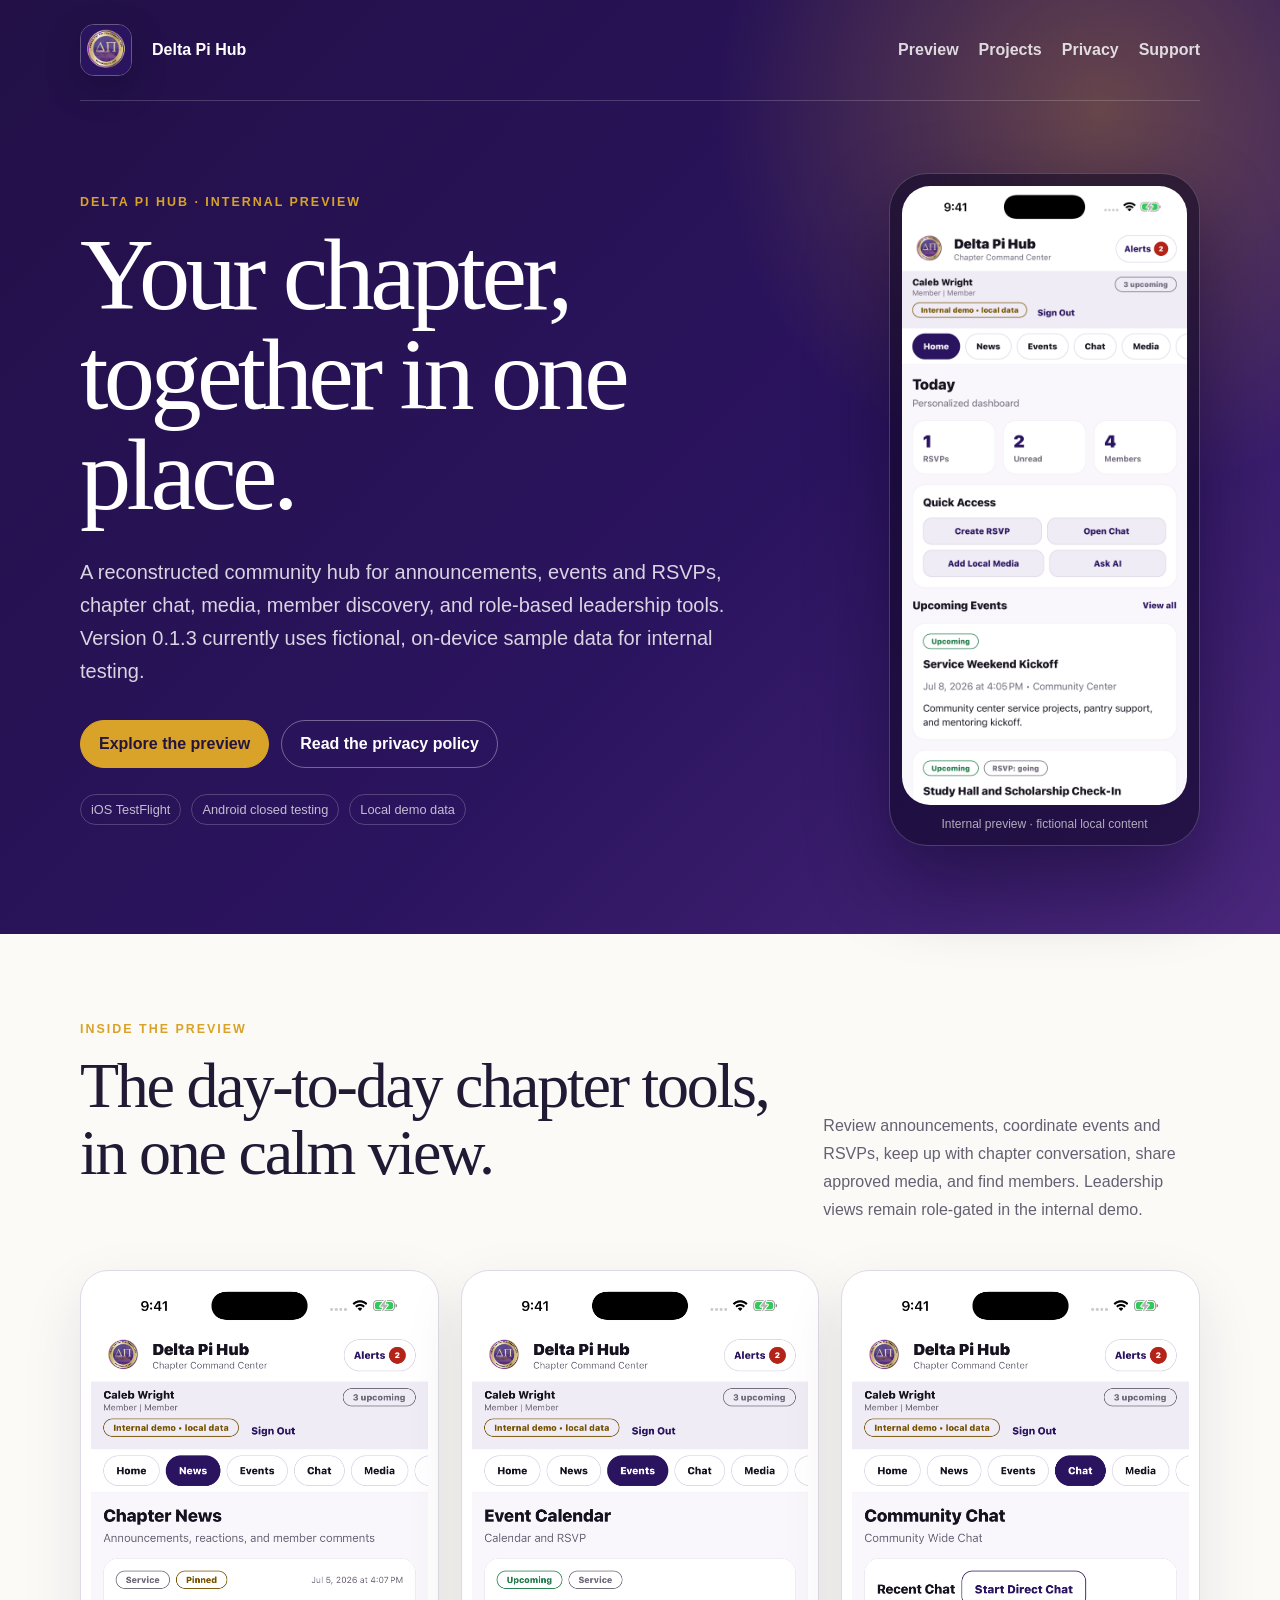
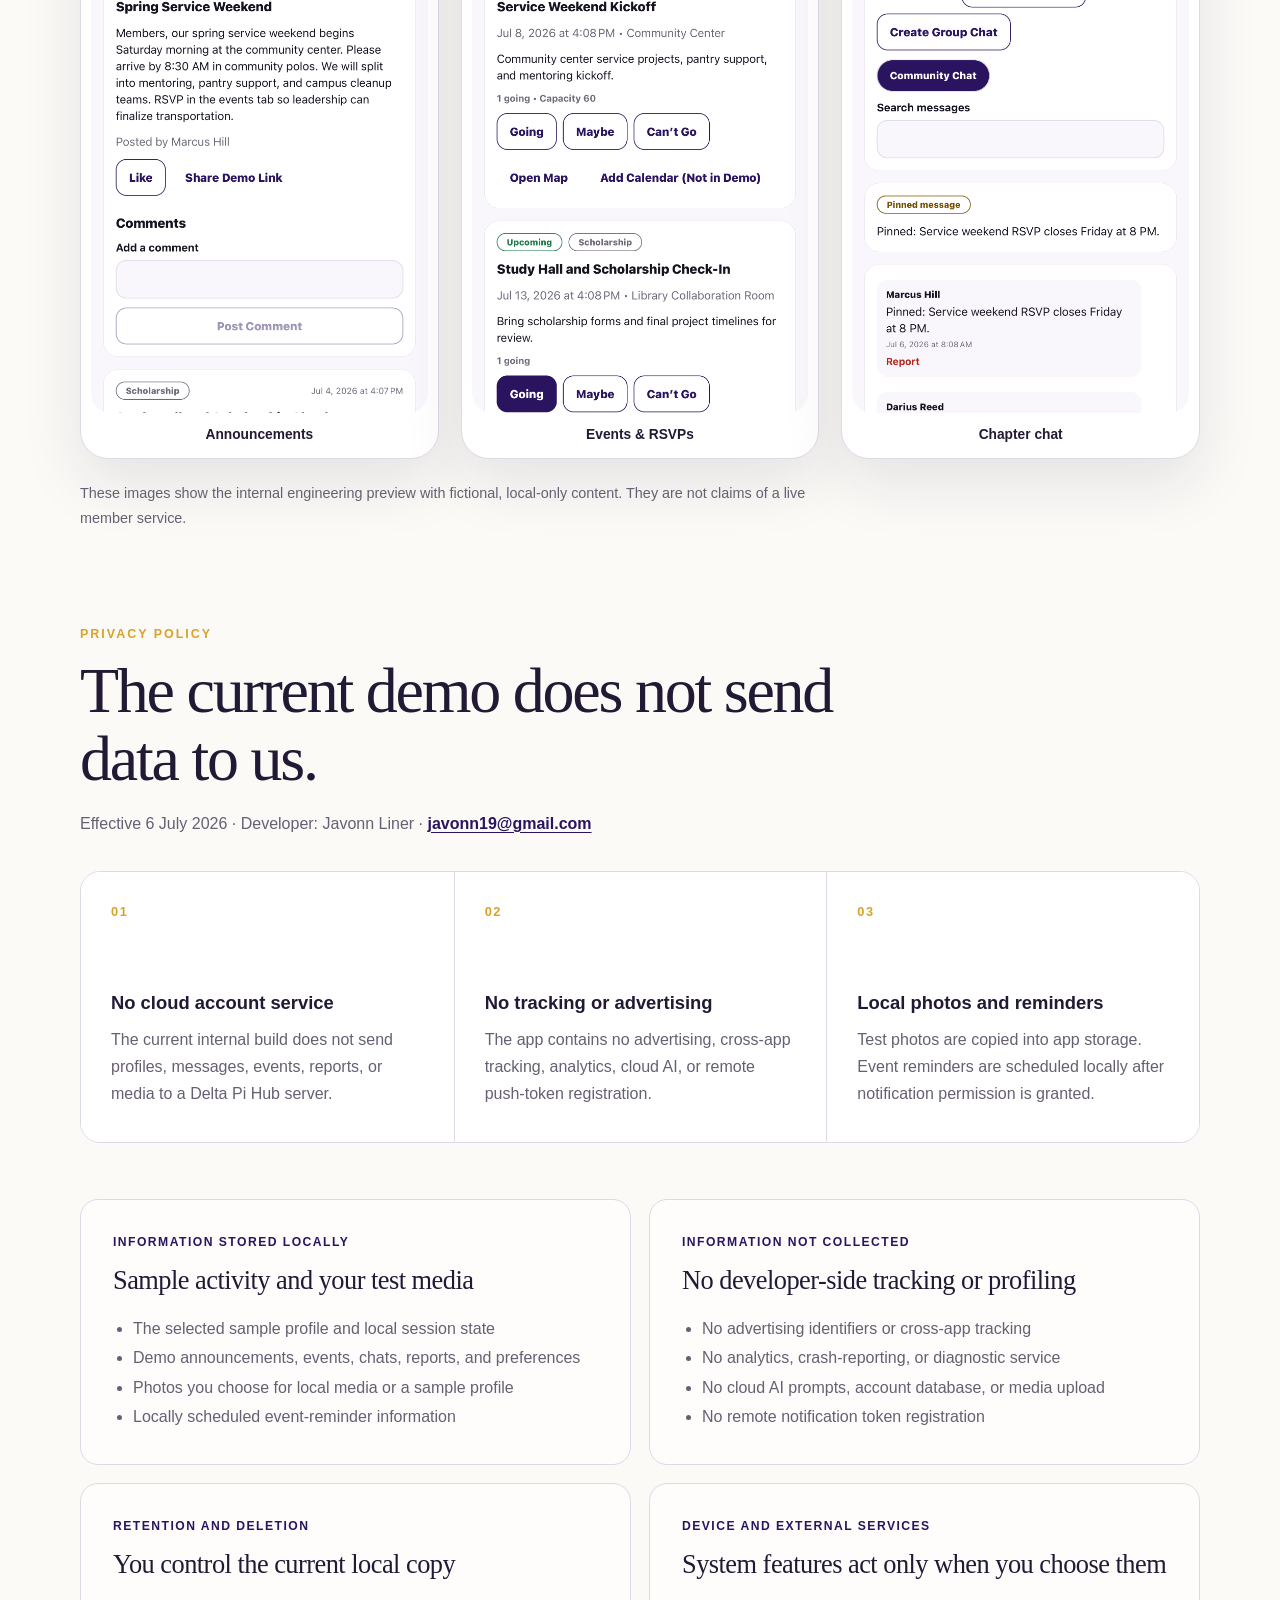
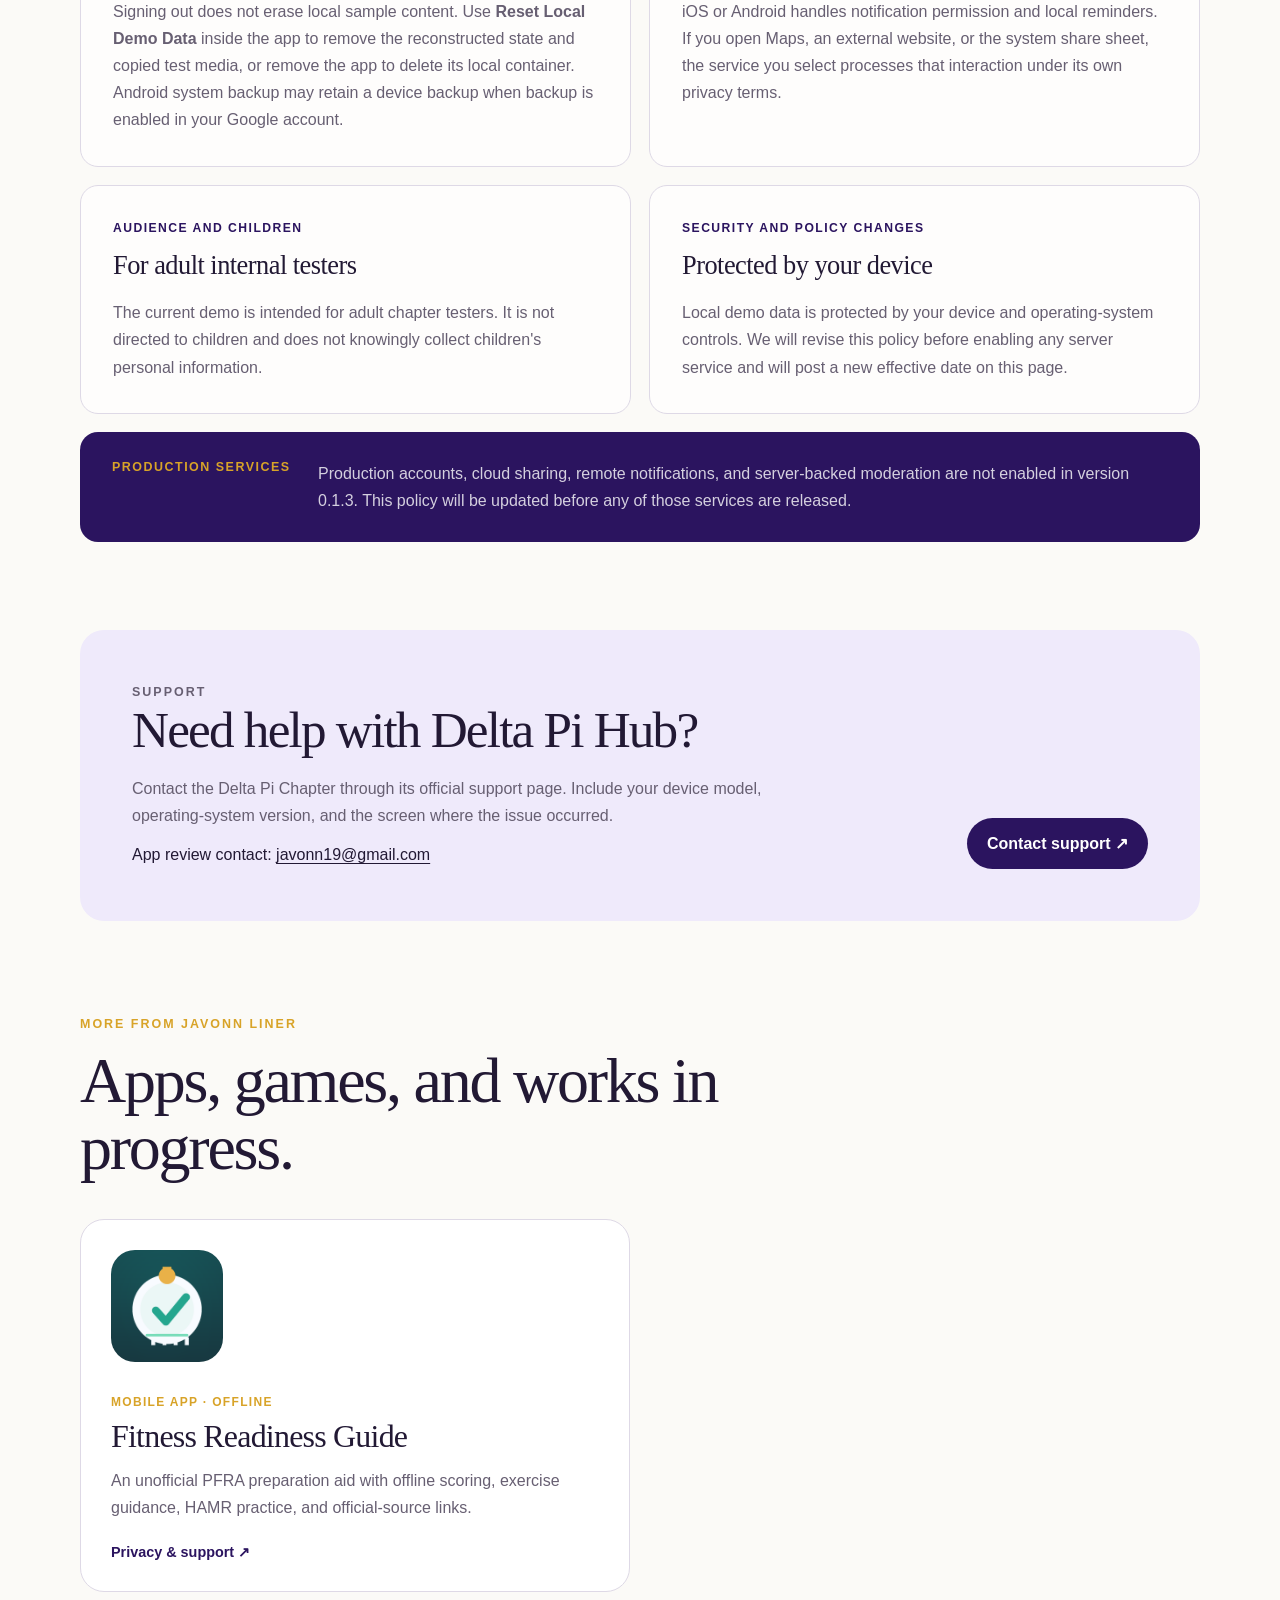
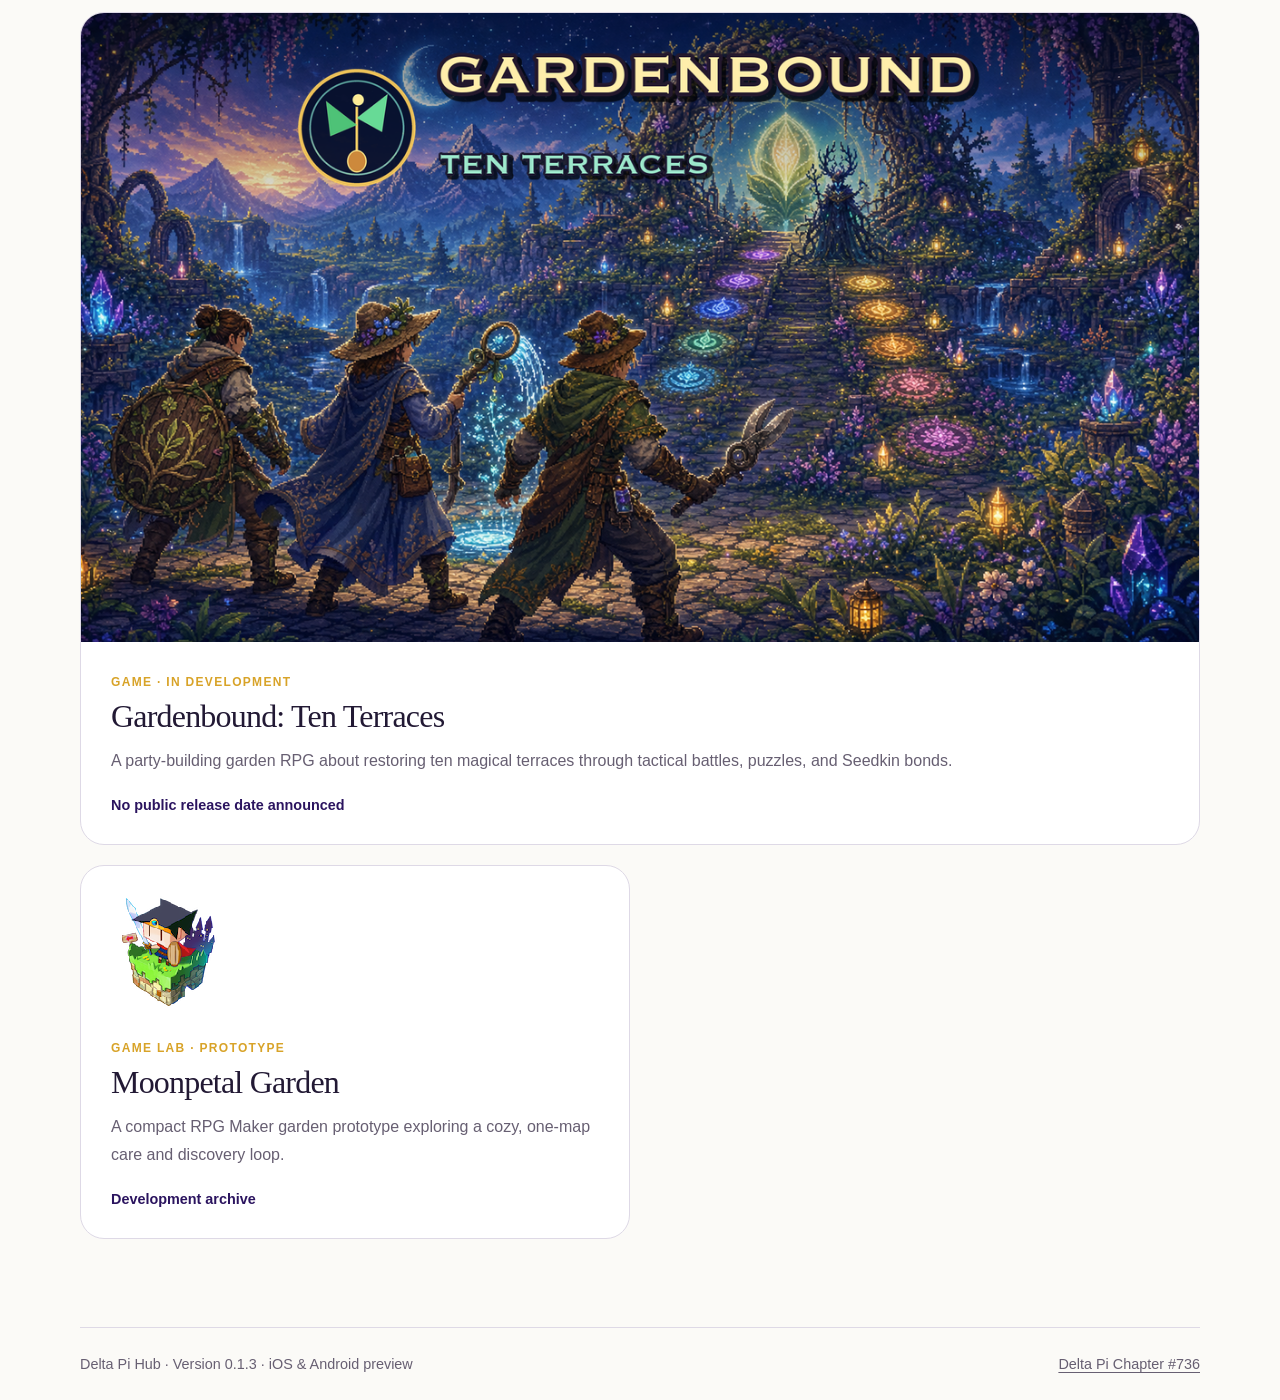
==== index.html @ 67499de2 "Add app preview, screenshots, and Android policy" ====
<!doctype html>
<html lang="en">
  <head>
    <meta charset="utf-8">
    <meta name="viewport" content="width=device-width, initial-scale=1">
    <meta name="theme-color" content="#2b145f">
    <meta
      name="description"
      content="Delta Pi Hub app information, internal preview screenshots, privacy policy, support, and related projects by Javonn Liner."
    >
    <title>Delta Pi Hub — App Preview, Privacy &amp; Support</title>
    <link rel="icon" href="favicon.png" type="image/png">
    <link rel="apple-touch-icon" href="apple-touch-icon.png">
    <link rel="stylesheet" href="styles.css">
  </head>
  <body>
    <a class="skip-link" href="#privacy">Skip to privacy policy</a>

    <main>
      <header class="hero">
        <nav class="nav-shell" aria-label="Page sections">
          <a class="brand" href="#top" aria-label="Delta Pi Hub home">
            <img class="brand-logo" src="assets/delta-pi/icon.png" width="52" height="52" alt="" aria-hidden="true">
            <span>Delta Pi Hub</span>
          </a>
          <div class="nav-links">
            <a href="#gallery">Preview</a>
            <a href="#projects">Projects</a>
            <a href="#privacy">Privacy</a>
            <a href="#support">Support</a>
          </div>
        </nav>

        <section class="hero-copy" id="top" aria-labelledby="page-title">
          <div class="hero-copy-grid">
            <div>
              <p class="eyebrow">Delta Pi Hub · Internal preview</p>
              <h1 id="page-title">Your chapter, together in one place.</h1>
              <p class="intro">
                A reconstructed community hub for announcements, events and
                RSVPs, chapter chat, media, member discovery, and role-based
                leadership tools. Version 0.1.3 currently uses fictional,
                on-device sample data for internal testing.
              </p>
              <div class="hero-actions">
                <a class="hero-primary" href="#gallery">Explore the preview</a>
                <a class="hero-secondary" href="#privacy">Read the privacy policy</a>
              </div>
              <div class="status-row" aria-label="Current app status">
                <span>iOS TestFlight</span>
                <span>Android closed testing</span>
                <span>Local demo data</span>
              </div>
            </div>
            <figure class="hero-device" id="gallery">
              <img src="assets/delta-pi/01-home.png" alt="Delta Pi Hub home dashboard showing fictional internal preview content">
              <figcaption>Internal preview · fictional local content</figcaption>
            </figure>
          </div>
        </section>
      </header>

      <div class="content-shell">
        <section class="product-story" aria-labelledby="story-title">
          <div class="section-heading-row">
            <div>
              <p class="section-label">Inside the preview</p>
              <h2 id="story-title">The day-to-day chapter tools, in one calm view.</h2>
            </div>
            <p class="section-summary">
              Review announcements, coordinate events and RSVPs, keep up with
              chapter conversation, share approved media, and find members.
              Leadership views remain role-gated in the internal demo.
            </p>
          </div>

          <div class="screenshot-gallery" aria-label="Delta Pi Hub internal preview screenshots">
            <figure>
              <img src="assets/delta-pi/02-news.png" alt="Delta Pi Hub announcements preview with fictional content">
              <figcaption>Announcements</figcaption>
            </figure>
            <figure>
              <img src="assets/delta-pi/03-events.png" alt="Delta Pi Hub event and RSVP preview with fictional content">
              <figcaption>Events &amp; RSVPs</figcaption>
            </figure>
            <figure>
              <img src="assets/delta-pi/04-chat.png" alt="Delta Pi Hub chapter chat preview with fictional content">
              <figcaption>Chapter chat</figcaption>
            </figure>
          </div>

          <p class="demo-disclosure">
            These images show the internal engineering preview with fictional,
            local-only content. They are not claims of a live member service.
          </p>
        </section>

        <section id="privacy" aria-labelledby="privacy-title" tabindex="-1">
          <p class="section-label">Privacy policy</p>
          <h2 id="privacy-title">The current demo does not send data to us.</h2>
          <p class="policy-effective">
            Effective 6 July 2026 · Developer: Javonn Liner ·
            <a href="mailto:javonn19@gmail.com">javonn19@gmail.com</a>
          </p>

          <div class="card-grid">
            <article class="info-card">
              <span class="card-number" aria-hidden="true">01</span>
              <h3>No cloud account service</h3>
              <p>
                The current internal build does not send profiles, messages,
                events, reports, or media to a Delta Pi Hub server.
              </p>
            </article>

            <article class="info-card">
              <span class="card-number" aria-hidden="true">02</span>
              <h3>No tracking or advertising</h3>
              <p>
                The app contains no advertising, cross-app tracking, analytics,
                cloud AI, or remote push-token registration.
              </p>
            </article>

            <article class="info-card">
              <span class="card-number" aria-hidden="true">03</span>
              <h3>Local photos and reminders</h3>
              <p>
                Test photos are copied into app storage. Event reminders are
                scheduled locally after notification permission is granted.
              </p>
            </article>
          </div>

          <div class="policy-details">
            <article>
              <p class="detail-kicker">Information stored locally</p>
              <h3>Sample activity and your test media</h3>
              <ul>
                <li>The selected sample profile and local session state</li>
                <li>Demo announcements, events, chats, reports, and preferences</li>
                <li>Photos you choose for local media or a sample profile</li>
                <li>Locally scheduled event-reminder information</li>
              </ul>
            </article>

            <article>
              <p class="detail-kicker">Information not collected</p>
              <h3>No developer-side tracking or profiling</h3>
              <ul>
                <li>No advertising identifiers or cross-app tracking</li>
                <li>No analytics, crash-reporting, or diagnostic service</li>
                <li>No cloud AI prompts, account database, or media upload</li>
                <li>No remote notification token registration</li>
              </ul>
            </article>

            <article>
              <p class="detail-kicker">Retention and deletion</p>
              <h3>You control the current local copy</h3>
              <p>
                Signing out does not erase local sample content. Use
                <strong>Reset Local Demo Data</strong> inside the app to remove
                the reconstructed state and copied test media, or remove the app
                to delete its local container. Android system backup may retain
                a device backup when backup is enabled in your Google account.
              </p>
            </article>

            <article>
              <p class="detail-kicker">Device and external services</p>
              <h3>System features act only when you choose them</h3>
              <p>
                iOS or Android handles notification permission and local
                reminders. If you open Maps, an external website, or the system
                share sheet, the service you select processes that interaction
                under its own privacy terms.
              </p>
            </article>

            <article>
              <p class="detail-kicker">Audience and children</p>
              <h3>For adult internal testers</h3>
              <p>
                The current demo is intended for adult chapter testers. It is
                not directed to children and does not knowingly collect
                children&apos;s personal information.
              </p>
            </article>

            <article>
              <p class="detail-kicker">Security and policy changes</p>
              <h3>Protected by your device</h3>
              <p>
                Local demo data is protected by your device and operating-system
                controls. We will revise this policy before enabling any server
                service and will post a new effective date on this page.
              </p>
            </article>
          </div>

          <aside class="future-notice" aria-label="Future service notice">
            <span>Production services</span>
            <p>
              Production accounts, cloud sharing, remote notifications, and
              server-backed moderation are not enabled in version 0.1.3. This
              policy will be updated before any of those services are released.
            </p>
          </aside>
        </section>

        <section class="support-panel" id="support" aria-labelledby="support-title" tabindex="-1">
          <div>
            <p class="section-label">Support</p>
            <h2 id="support-title">Need help with Delta Pi Hub?</h2>
            <p>
              Contact the Delta Pi Chapter through its official support page.
              Include your device model, operating-system version, and the
              screen where the issue occurred.
            </p>
            <p class="support-email">
              App review contact:
              <a href="mailto:javonn19@gmail.com">javonn19@gmail.com</a>
            </p>
          </div>
          <a class="primary-link" href="https://deltapi736.org/contact-us">
            Contact support <span aria-hidden="true">↗</span>
          </a>
        </section>

        <section class="projects-section" id="projects" aria-labelledby="projects-title">
          <p class="section-label">More from Javonn Liner</p>
          <h2 id="projects-title">Apps, games, and works in progress.</h2>
          <div class="project-grid">
            <article class="project-card fitness-card">
              <img class="project-icon" src="assets/fitness/icon.png" alt="Fitness Readiness Guide app icon">
              <div>
                <span class="project-status">Mobile app · Offline</span>
                <h3>Fitness Readiness Guide</h3>
                <p>
                  An unofficial PFRA preparation aid with offline scoring,
                  exercise guidance, HAMR practice, and official-source links.
                </p>
                <a href="https://javonn13.github.io/fitness-readiness-guide-privacy/">
                  Privacy &amp; support <span aria-hidden="true">↗</span>
                </a>
              </div>
            </article>

            <article class="project-card gardenbound-card">
              <img class="project-wide-image" src="assets/gardenbound/capsule.png" alt="Gardenbound: Ten Terraces key art">
              <div>
                <span class="project-status">Game · In development</span>
                <h3>Gardenbound: Ten Terraces</h3>
                <p>
                  A party-building garden RPG about restoring ten magical
                  terraces through tactical battles, puzzles, and Seedkin bonds.
                </p>
                <span class="quiet-link">No public release date announced</span>
              </div>
            </article>

            <article class="project-card moonpetal-card">
              <img class="project-icon pixel-icon" src="assets/moonpetal/icon.png" alt="Moonpetal Garden prototype icon">
              <div>
                <span class="project-status">Game lab · Prototype</span>
                <h3>Moonpetal Garden</h3>
                <p>
                  A compact RPG Maker garden prototype exploring a cozy,
                  one-map care and discovery loop.
                </p>
                <span class="quiet-link">Development archive</span>
              </div>
            </article>
          </div>
        </section>
      </div>
    </main>

    <footer>
      <span>Delta Pi Hub · Version 0.1.3 · iOS &amp; Android preview</span>
      <a href="https://deltapi736.org/">Delta Pi Chapter #736</a>
    </footer>
  </body>
</html>
---- styles.css ----
:root {
  --ink: #221934;
  --muted: #675f72;
  --paper: #fbfaf7;
  --purple: #2b145f;
  --purple-soft: #efeafb;
  --gold: #d8a328;
  --line: #ded9e6;
}

* {
  box-sizing: border-box;
}

html {
  scroll-behavior: smooth;
}

body {
  margin: 0;
  background: var(--paper);
  color: var(--ink);
  font-family: Inter, ui-sans-serif, -apple-system, BlinkMacSystemFont, "Segoe UI", sans-serif;
}

a {
  color: inherit;
  text-decoration: none;
}

a:focus-visible,
[tabindex="-1"]:focus-visible {
  outline: 3px solid var(--gold);
  outline-offset: 4px;
}

.skip-link {
  position: fixed;
  z-index: 10;
  top: 12px;
  left: 12px;
  padding: 12px 16px;
  border-radius: 8px;
  background: white;
  color: var(--purple);
  font-weight: 800;
  transform: translateY(-150%);
}

.skip-link:focus {
  transform: translateY(0);
}

.hero {
  min-height: 35rem;
  color: white;
  background:
    radial-gradient(circle at 86% 12%, rgba(216, 163, 40, 0.35), transparent 24rem),
    linear-gradient(135deg, #221047 0%, var(--purple) 58%, #4a277c 100%);
}

.nav-shell,
.hero-copy,
.content-shell,
footer {
  width: min(1120px, calc(100% - 40px));
  margin-inline: auto;
}

.nav-shell {
  display: flex;
  align-items: center;
  justify-content: space-between;
  padding-block: 24px;
  border-bottom: 1px solid rgba(255, 255, 255, 0.18);
}

.brand,
.nav-links {
  display: flex;
  align-items: center;
  gap: 20px;
  font-weight: 700;
}

.brand-logo {
  width: 52px;
  height: 52px;
  border: 1px solid rgba(255, 255, 255, 0.3);
  border-radius: 14px;
  box-shadow: 0 12px 34px rgba(11, 4, 28, 0.3);
}

.nav-links a {
  color: rgba(255, 255, 255, 0.82);
}

.hero-copy {
  padding: 72px 0 88px;
}

.hero-copy-grid {
  display: grid;
  grid-template-columns: minmax(0, 1.25fr) minmax(280px, 0.55fr);
  gap: clamp(48px, 8vw, 104px);
  align-items: center;
}

.eyebrow,
.section-label {
  margin: 0 0 16px;
  color: var(--gold);
  font-size: 0.78rem;
  font-weight: 800;
  letter-spacing: 0.16em;
  text-transform: uppercase;
}

h1 {
  max-width: 820px;
  margin: 0;
  font-family: Georgia, "Times New Roman", serif;
  font-size: clamp(3.25rem, 8vw, 6.5rem);
  font-weight: 500;
  letter-spacing: -0.045em;
  line-height: 0.98;
}

.intro {
  max-width: 680px;
  margin: 30px 0 0;
  color: rgba(255, 255, 255, 0.82);
  font-size: 1.25rem;
  line-height: 1.65;
}

.updated {
  margin-top: 26px;
  color: rgba(255, 255, 255, 0.58);
  font-size: 0.92rem;
}

.hero-actions {
  display: flex;
  flex-wrap: wrap;
  gap: 12px;
  margin-top: 32px;
}

.hero-primary,
.hero-secondary {
  padding: 14px 18px;
  border: 1px solid rgba(255, 255, 255, 0.35);
  border-radius: 999px;
  font-weight: 800;
}

.hero-primary {
  border-color: var(--gold);
  background: var(--gold);
  color: #24143f;
}

.hero-secondary {
  color: white;
}

.status-row {
  display: flex;
  flex-wrap: wrap;
  gap: 10px;
  margin-top: 26px;
}

.status-row span {
  padding: 7px 10px;
  border: 1px solid rgba(255, 255, 255, 0.2);
  border-radius: 999px;
  color: rgba(255, 255, 255, 0.72);
  font-size: 0.8rem;
}

.hero-device {
  width: min(100%, 330px);
  margin: 0 auto;
  padding: 12px;
  border: 1px solid rgba(255, 255, 255, 0.2);
  border-radius: 38px;
  background: rgba(12, 5, 31, 0.55);
  box-shadow: 0 34px 80px rgba(13, 4, 36, 0.48);
}

.hero-device img {
  display: block;
  width: 100%;
  height: auto;
  border-radius: 28px;
}

.hero-device figcaption {
  padding: 12px 6px 2px;
  color: rgba(255, 255, 255, 0.65);
  font-size: 0.75rem;
  text-align: center;
}

.content-shell {
  padding-block: 88px;
}

.product-story {
  padding-bottom: 96px;
}

.section-heading-row {
  display: grid;
  grid-template-columns: minmax(0, 1.2fr) minmax(280px, 0.65fr);
  gap: 48px;
  align-items: end;
}

.section-summary,
.demo-disclosure {
  margin: 0;
  color: var(--muted);
  line-height: 1.75;
}

.screenshot-gallery {
  display: grid;
  grid-template-columns: repeat(3, minmax(0, 1fr));
  gap: 22px;
  margin-top: 46px;
}

.screenshot-gallery figure {
  margin: 0;
  padding: 10px 10px 14px;
  border: 1px solid var(--line);
  border-radius: 28px;
  background: white;
  box-shadow: 0 24px 60px rgba(34, 25, 52, 0.1);
}

.screenshot-gallery img {
  display: block;
  width: 100%;
  height: auto;
  border-radius: 20px;
}

.screenshot-gallery figcaption {
  padding: 14px 8px 2px;
  color: var(--ink);
  font-size: 0.86rem;
  font-weight: 800;
  text-align: center;
}

.demo-disclosure {
  max-width: 760px;
  margin-top: 22px;
  font-size: 0.9rem;
}

.content-shell h2 {
  max-width: 760px;
  margin: 0 0 38px;
  font-family: Georgia, "Times New Roman", serif;
  font-size: clamp(2.2rem, 5vw, 4rem);
  font-weight: 500;
  letter-spacing: -0.035em;
  line-height: 1.05;
}

.policy-effective {
  margin: -20px 0 34px;
  color: var(--muted);
  line-height: 1.7;
}

.policy-effective a {
  color: var(--purple);
  font-weight: 800;
  text-decoration: underline;
  text-underline-offset: 3px;
}

.card-grid {
  display: grid;
  grid-template-columns: repeat(3, 1fr);
  border: 1px solid var(--line);
  border-radius: 20px;
  overflow: hidden;
}

.info-card {
  min-height: 270px;
  padding: 30px;
  background: white;
}

.info-card + .info-card {
  border-left: 1px solid var(--line);
}

.card-number {
  color: var(--gold);
  font-size: 0.8rem;
  font-weight: 800;
  letter-spacing: 0.12em;
}

.info-card h3 {
  margin: 72px 0 12px;
  font-size: 1.15rem;
}

.info-card p,
.support-panel p,
.policy-details p {
  margin: 0;
  color: var(--muted);
  line-height: 1.7;
}

.policy-details {
  display: grid;
  grid-template-columns: repeat(2, 1fr);
  gap: 18px;
  margin-top: 56px;
}

.policy-details article {
  padding: 32px;
  border: 1px solid var(--line);
  border-radius: 18px;
  background: rgba(255, 255, 255, 0.7);
}

.policy-details h3 {
  margin: 0 0 18px;
  font-family: Georgia, "Times New Roman", serif;
  font-size: 1.65rem;
  font-weight: 500;
  letter-spacing: -0.02em;
}

.detail-kicker {
  margin-bottom: 12px !important;
  color: var(--purple) !important;
  font-size: 0.76rem;
  font-weight: 800;
  letter-spacing: 0.12em;
  text-transform: uppercase;
}

.policy-details ul {
  margin: 0;
  padding-left: 20px;
  color: var(--muted);
  line-height: 1.85;
}

.future-notice {
  display: grid;
  grid-template-columns: 180px 1fr;
  gap: 26px;
  margin-top: 18px;
  padding: 28px 32px;
  border-radius: 18px;
  background: var(--purple);
  color: white;
}

.future-notice span {
  color: var(--gold);
  font-size: 0.78rem;
  font-weight: 800;
  letter-spacing: 0.12em;
  text-transform: uppercase;
}

.future-notice p {
  margin: 0;
  color: rgba(255, 255, 255, 0.8);
  line-height: 1.7;
}

.support-panel {
  display: flex;
  align-items: end;
  justify-content: space-between;
  gap: 40px;
  margin-top: 88px;
  padding: 52px;
  border-radius: 24px;
  background: var(--purple-soft);
}

.support-panel h2 {
  margin-bottom: 18px;
  font-size: clamp(2rem, 4vw, 3.4rem);
}

.support-panel p {
  max-width: 650px;
}

.support-panel .support-email {
  margin-top: 12px;
  color: var(--ink);
}

.support-email a,
footer a {
  text-decoration: underline;
  text-underline-offset: 3px;
}

.primary-link {
  flex: 0 0 auto;
  padding: 16px 20px;
  border-radius: 999px;
  background: var(--purple);
  color: white;
  font-weight: 800;
  text-decoration: none;
}

.projects-section {
  padding-top: 96px;
}

.project-grid {
  display: grid;
  grid-template-columns: repeat(2, minmax(0, 1fr));
  gap: 20px;
}

.project-card {
  overflow: hidden;
  border: 1px solid var(--line);
  border-radius: 24px;
  background: white;
}

.project-card > div {
  padding: 30px;
}

.project-card h3 {
  margin: 8px 0 12px;
  font-family: Georgia, "Times New Roman", serif;
  font-size: 2rem;
  font-weight: 500;
  letter-spacing: -0.025em;
}

.project-card p {
  margin: 0 0 22px;
  color: var(--muted);
  line-height: 1.7;
}

.project-card a,
.quiet-link {
  color: var(--purple);
  font-size: 0.9rem;
  font-weight: 800;
}

.project-status {
  color: var(--gold);
  font-size: 0.75rem;
  font-weight: 900;
  letter-spacing: 0.11em;
  text-transform: uppercase;
}

.project-icon {
  display: block;
  width: 112px;
  height: 112px;
  margin: 30px 30px 0;
  border-radius: 24px;
  object-fit: cover;
}

.project-wide-image {
  display: block;
  width: 100%;
  aspect-ratio: 16 / 9;
  object-fit: cover;
}

.gardenbound-card {
  grid-column: span 2;
}

.pixel-icon {
  image-rendering: pixelated;
}

footer {
  display: flex;
  justify-content: space-between;
  gap: 24px;
  padding-block: 28px;
  border-top: 1px solid var(--line);
  color: var(--muted);
  font-size: 0.9rem;
}

@media (max-width: 760px) {
  .hero {
    min-height: auto;
  }

  .nav-links {
    width: 100%;
    gap: 12px;
    font-size: 0.9rem;
    justify-content: space-between;
    overflow-x: auto;
  }

  .nav-shell {
    flex-wrap: wrap;
    gap: 18px;
  }

  .hero-copy {
    padding-block: 76px;
  }

  .hero-copy-grid {
    grid-template-columns: 1fr;
  }

  .hero-device {
    width: min(100%, 300px);
  }

  .section-heading-row,
  .screenshot-gallery,
  .project-grid {
    grid-template-columns: 1fr;
  }

  .gardenbound-card {
    grid-column: auto;
  }

  .card-grid {
    grid-template-columns: 1fr;
  }

  .info-card + .info-card {
    border-top: 1px solid var(--line);
    border-left: 0;
  }

  .info-card {
    min-height: auto;
  }

  .info-card h3 {
    margin-top: 38px;
  }

  .support-panel {
    align-items: stretch;
    flex-direction: column;
    padding: 32px;
  }

  .policy-details {
    grid-template-columns: 1fr;
  }

  .future-notice {
    grid-template-columns: 1fr;
  }

  .primary-link {
    text-align: center;
  }

  footer {
    flex-direction: column;
  }
}

@media (prefers-reduced-motion: reduce) {
  html {
    scroll-behavior: auto;
  }

  .skip-link {
    transition: none;
  }
}

@media print {
  .hero {
    min-height: auto;
    background: white;
    color: var(--ink);
  }

  .nav-links,
  .primary-link {
    display: none;
  }

  .intro,
  .updated {
    color: var(--muted);
  }

  .content-shell {
    padding-block: 32px;
  }
}
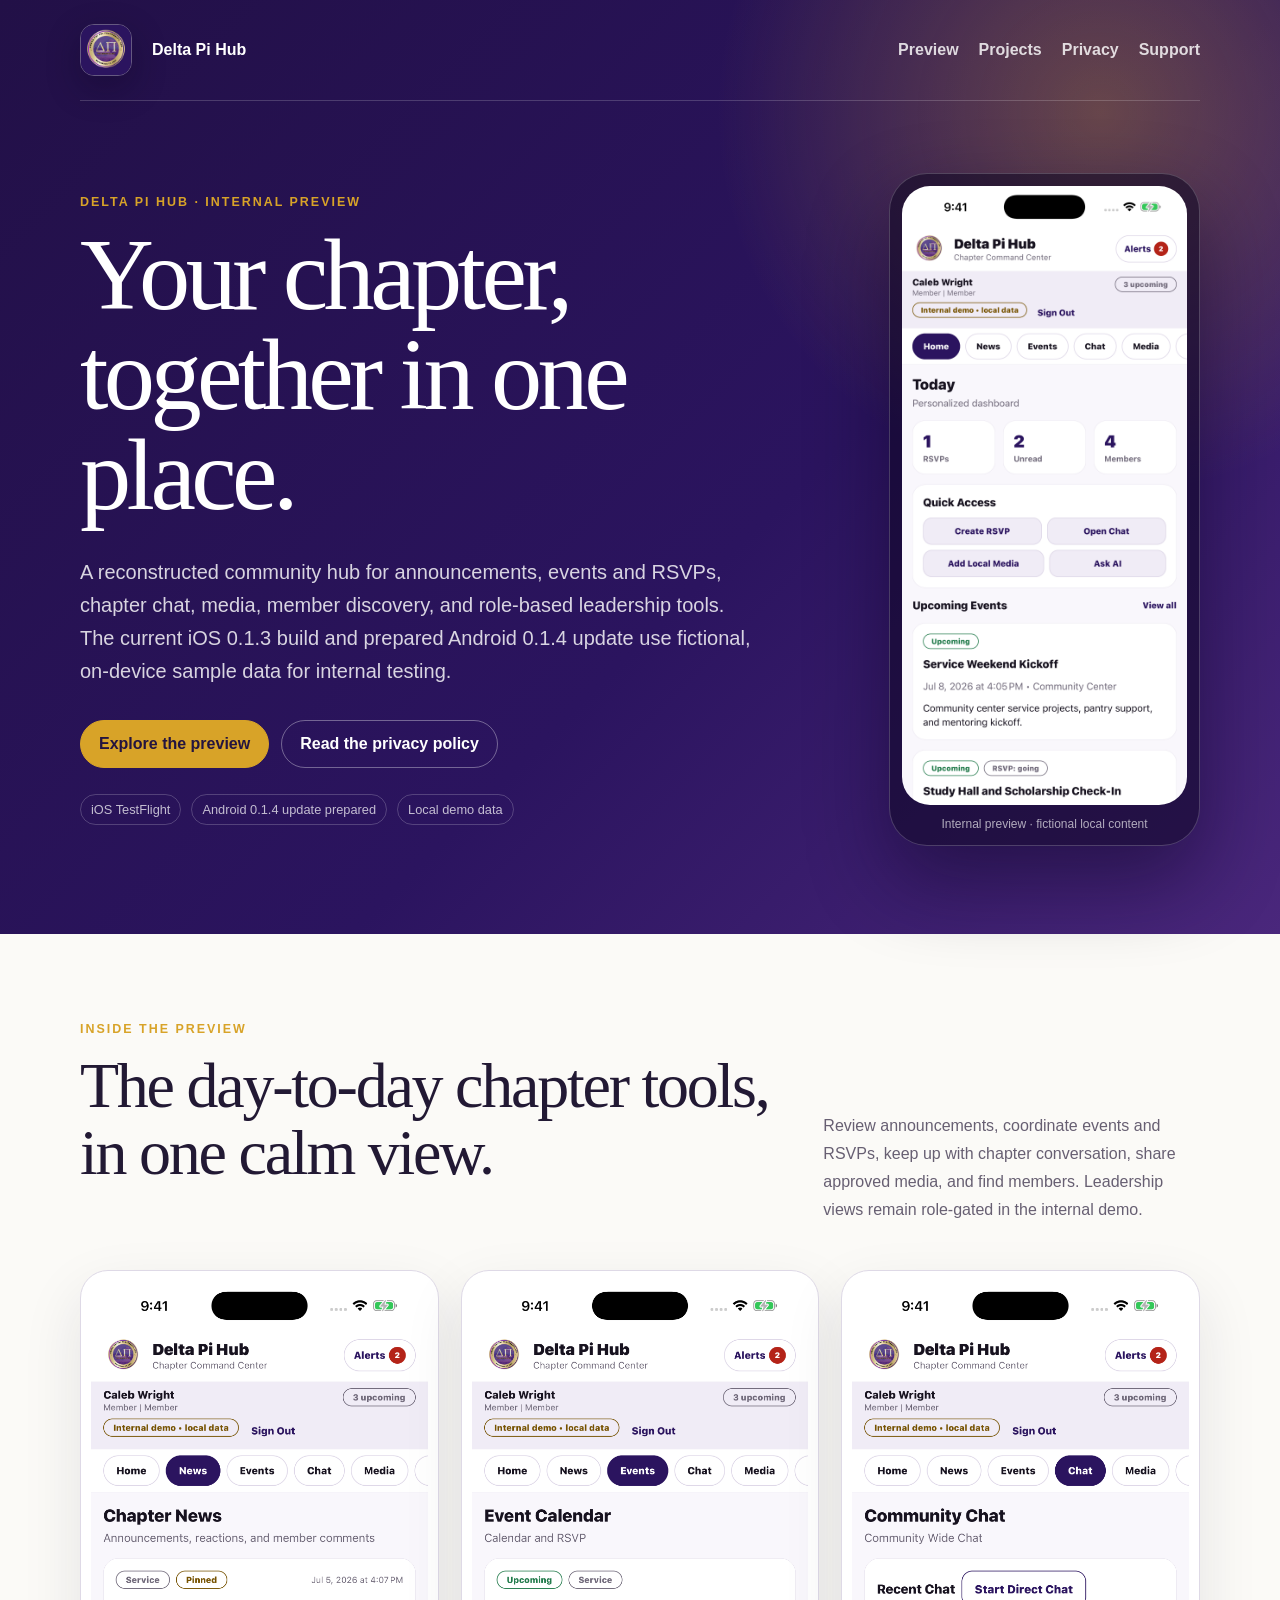
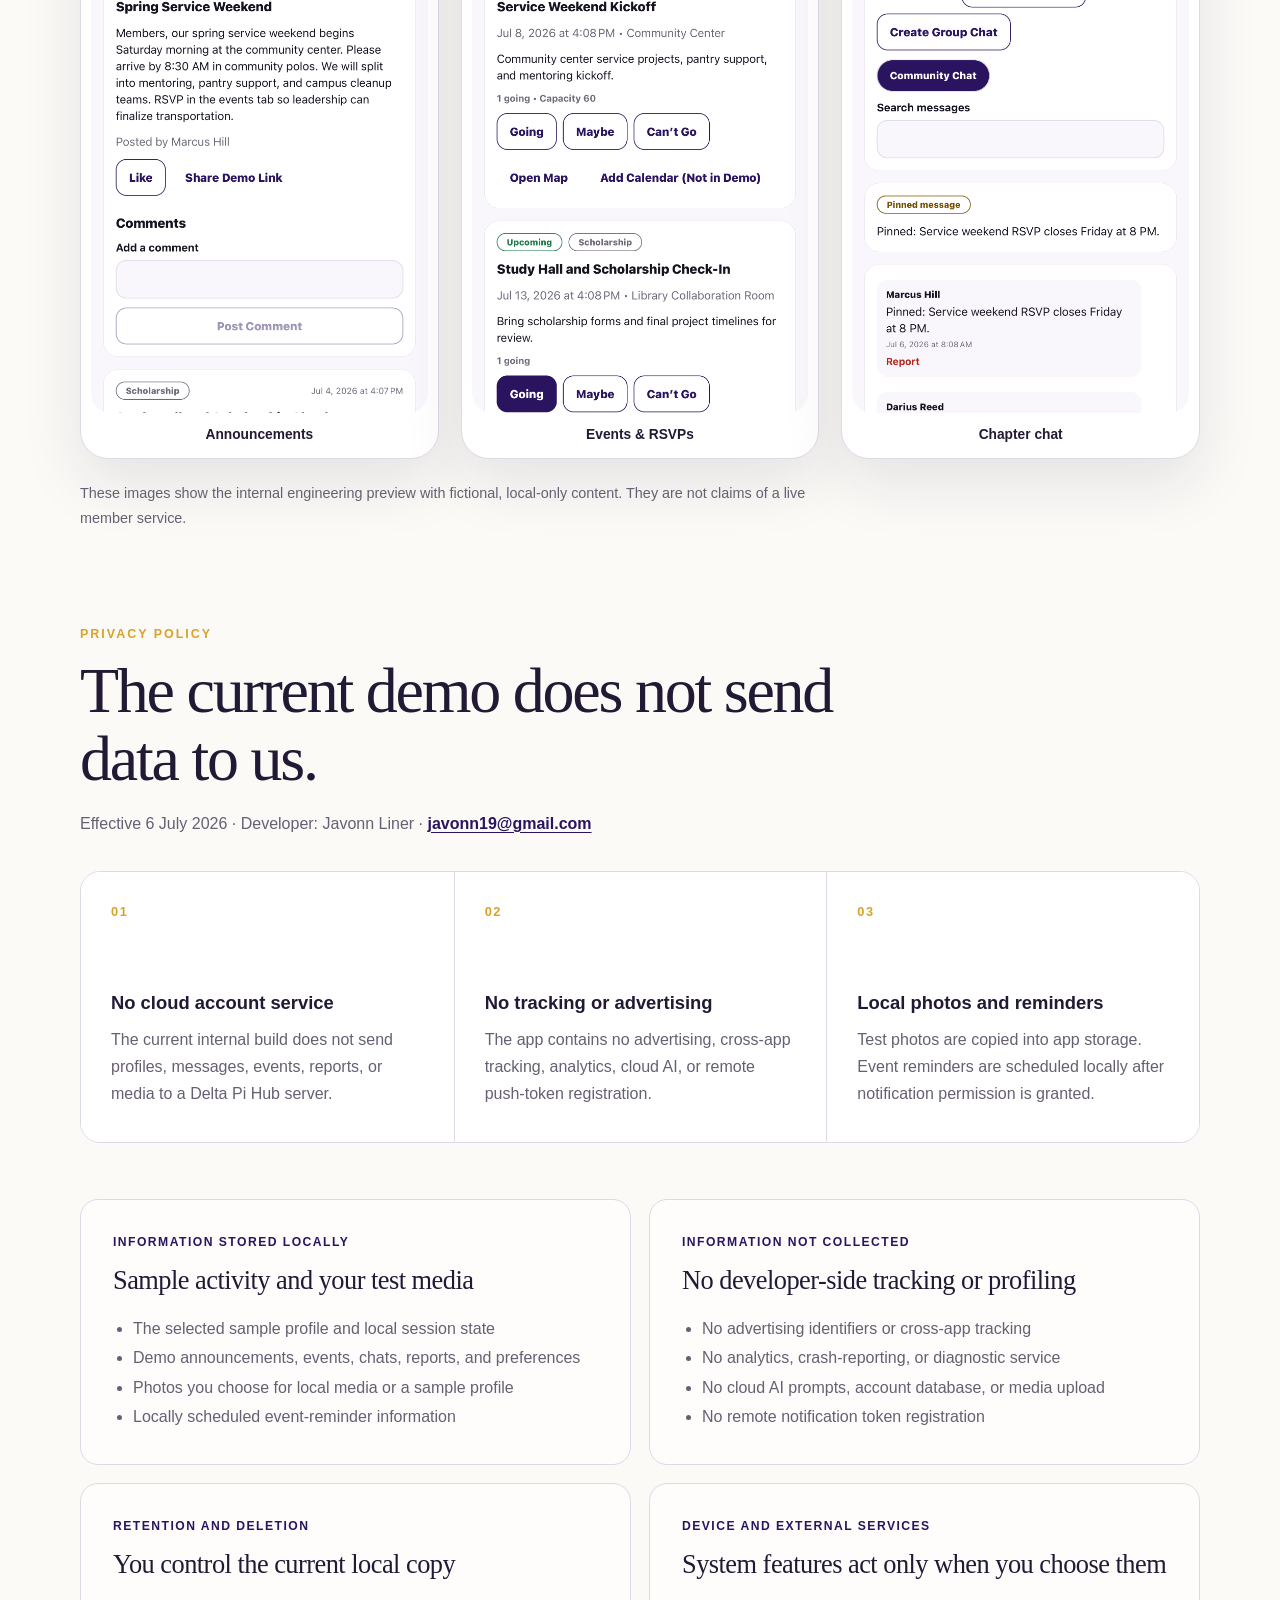
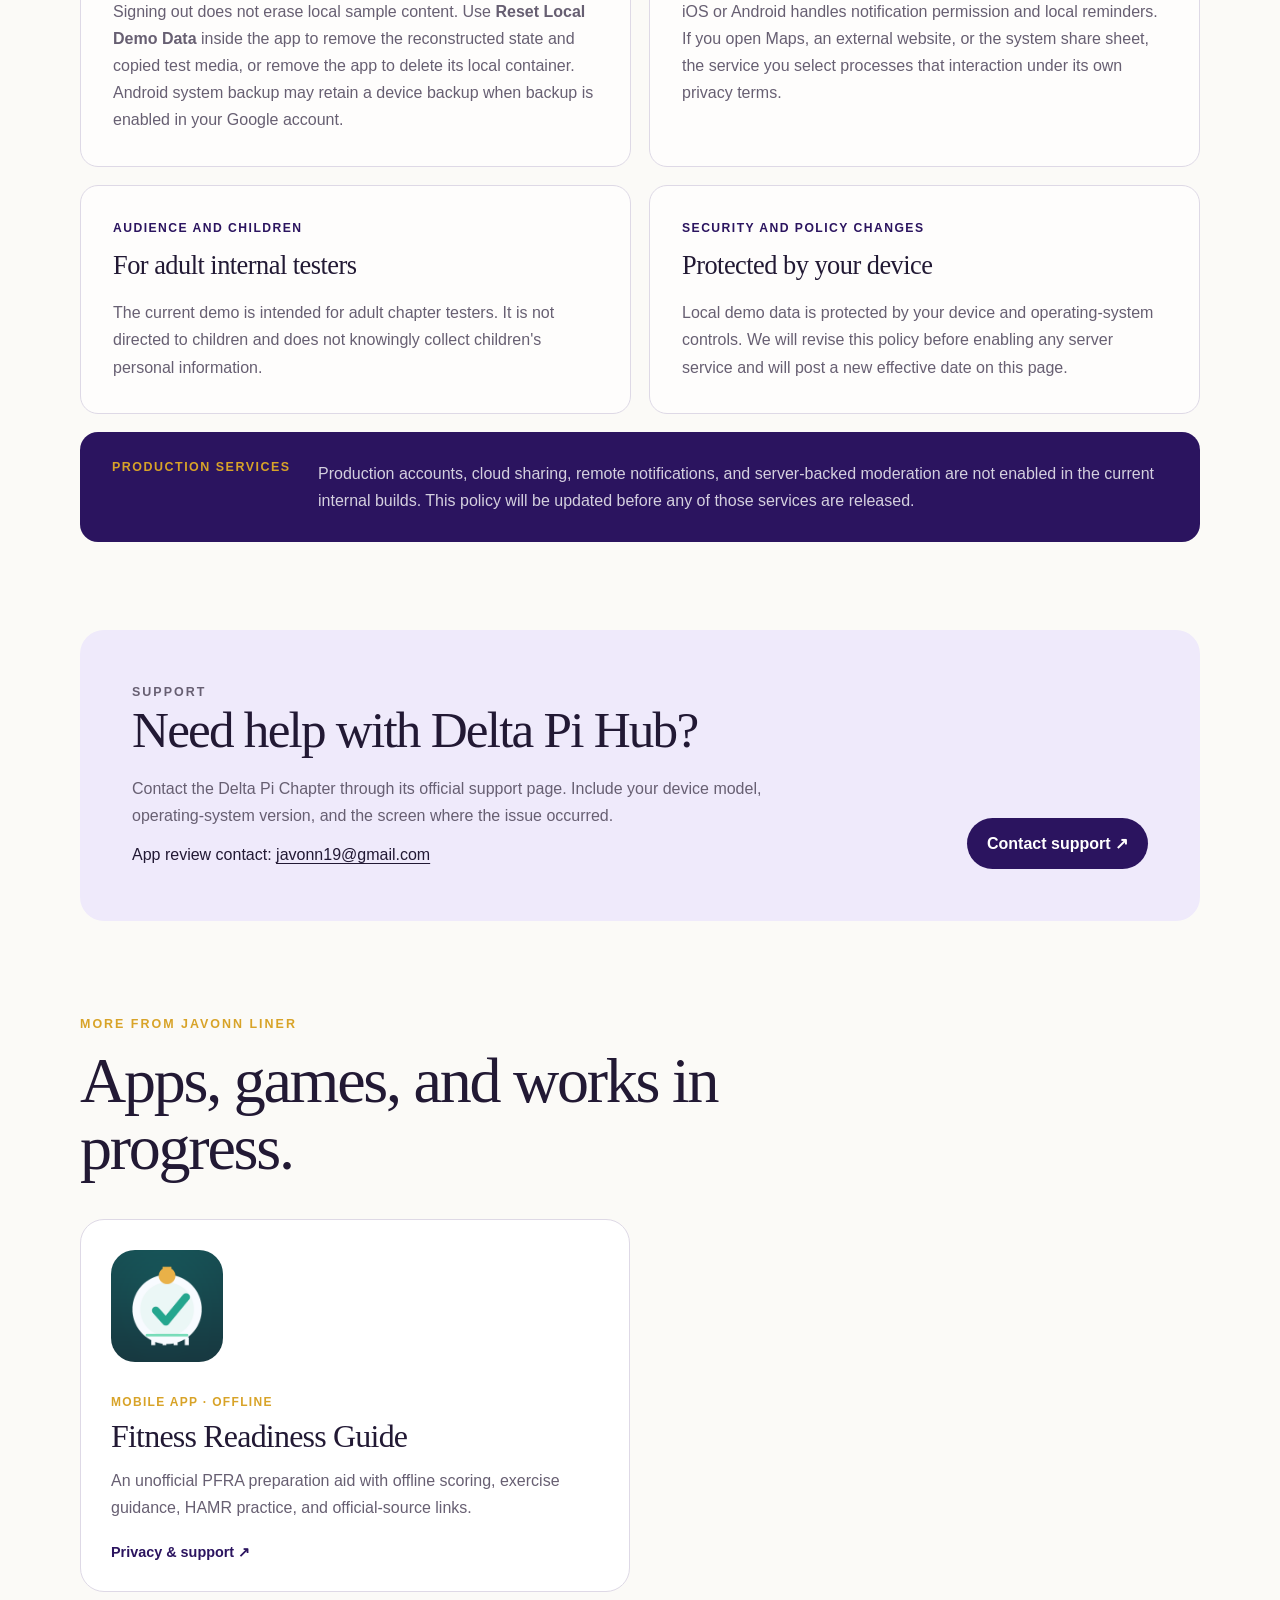
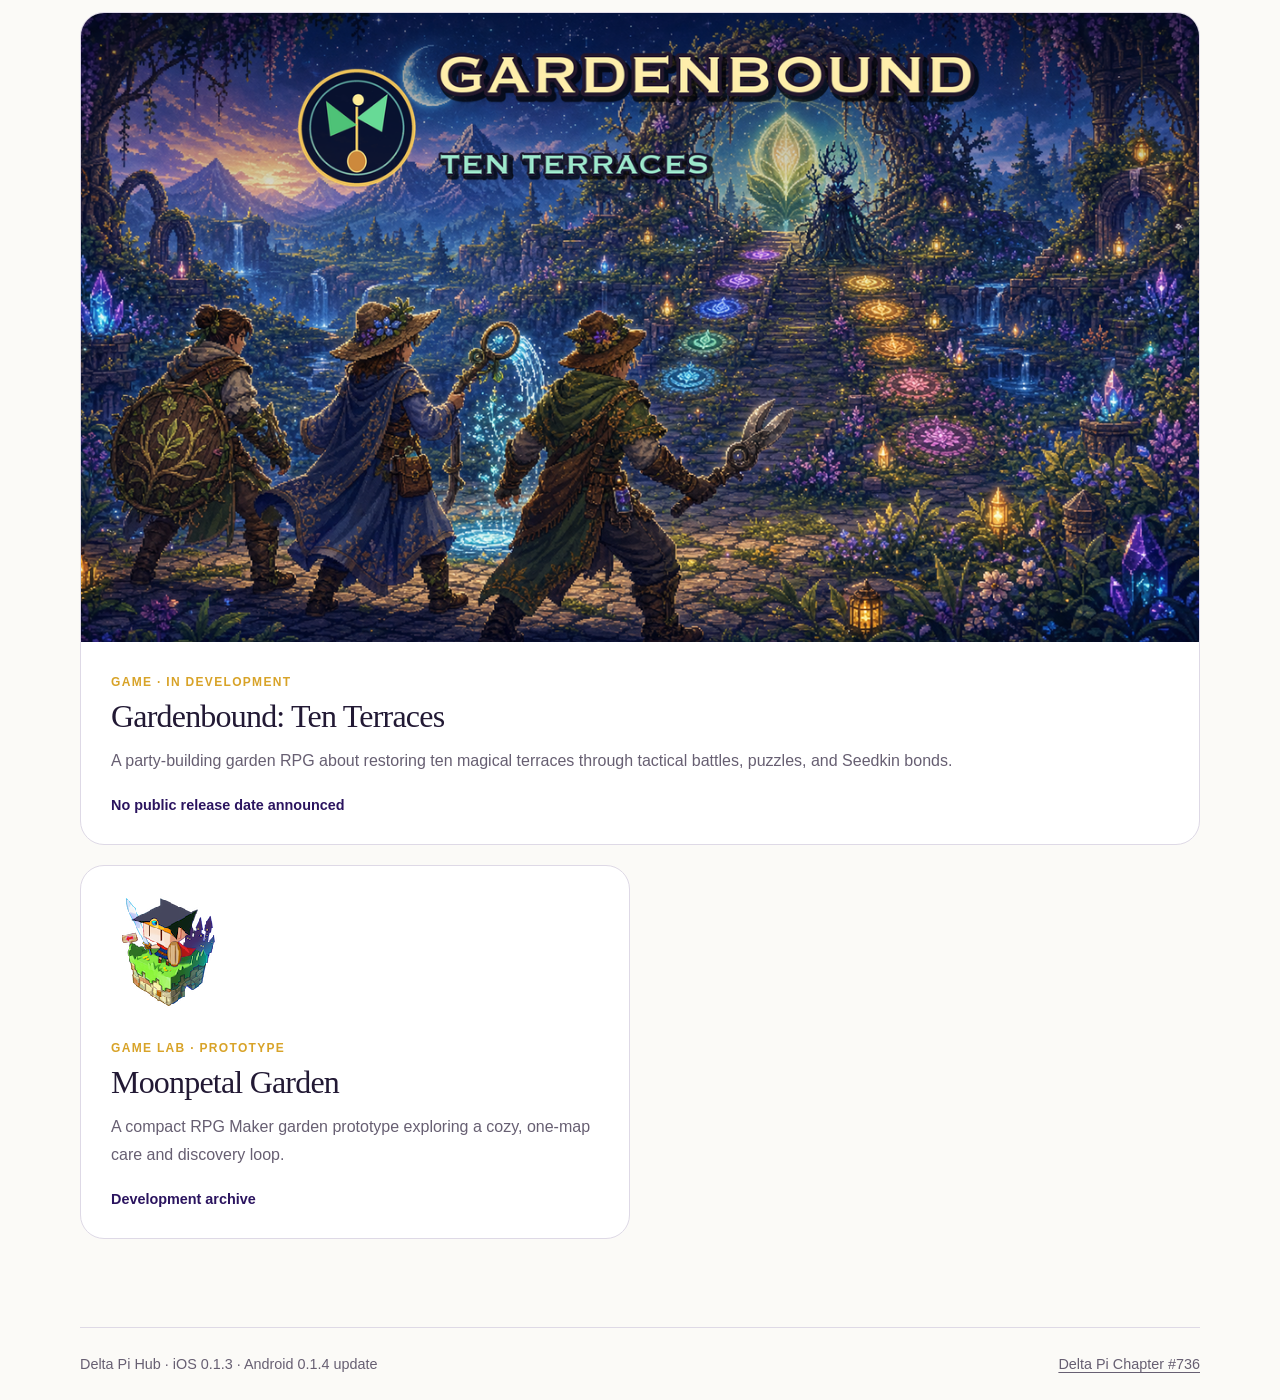
==== commit 10838370: "Clarify iOS and Android preview versions" ====
--- a/index.html
+++ b/index.html
@@ -39,8 +39,9 @@
               <p class="intro">
                 A reconstructed community hub for announcements, events and
                 RSVPs, chapter chat, media, member discovery, and role-based
-                leadership tools. Version 0.1.3 currently uses fictional,
-                on-device sample data for internal testing.
+                leadership tools. The current iOS 0.1.3 build and prepared
+                Android 0.1.4 update use fictional, on-device sample data for
+                internal testing.
               </p>
               <div class="hero-actions">
                 <a class="hero-primary" href="#gallery">Explore the preview</a>
@@ -48,7 +49,7 @@
               </div>
               <div class="status-row" aria-label="Current app status">
                 <span>iOS TestFlight</span>
-                <span>Android closed testing</span>
+                <span>Android 0.1.4 update prepared</span>
                 <span>Local demo data</span>
               </div>
             </div>
@@ -203,8 +204,9 @@
             <span>Production services</span>
             <p>
               Production accounts, cloud sharing, remote notifications, and
-              server-backed moderation are not enabled in version 0.1.3. This
-              policy will be updated before any of those services are released.
+              server-backed moderation are not enabled in the current internal
+              builds. This policy will be updated before any of those services
+              are released.
             </p>
           </aside>
         </section>
@@ -278,7 +280,7 @@
     </main>
 
     <footer>
-      <span>Delta Pi Hub · Version 0.1.3 · iOS &amp; Android preview</span>
+      <span>Delta Pi Hub · iOS 0.1.3 · Android 0.1.4 update</span>
       <a href="https://deltapi736.org/">Delta Pi Chapter #736</a>
     </footer>
   </body>
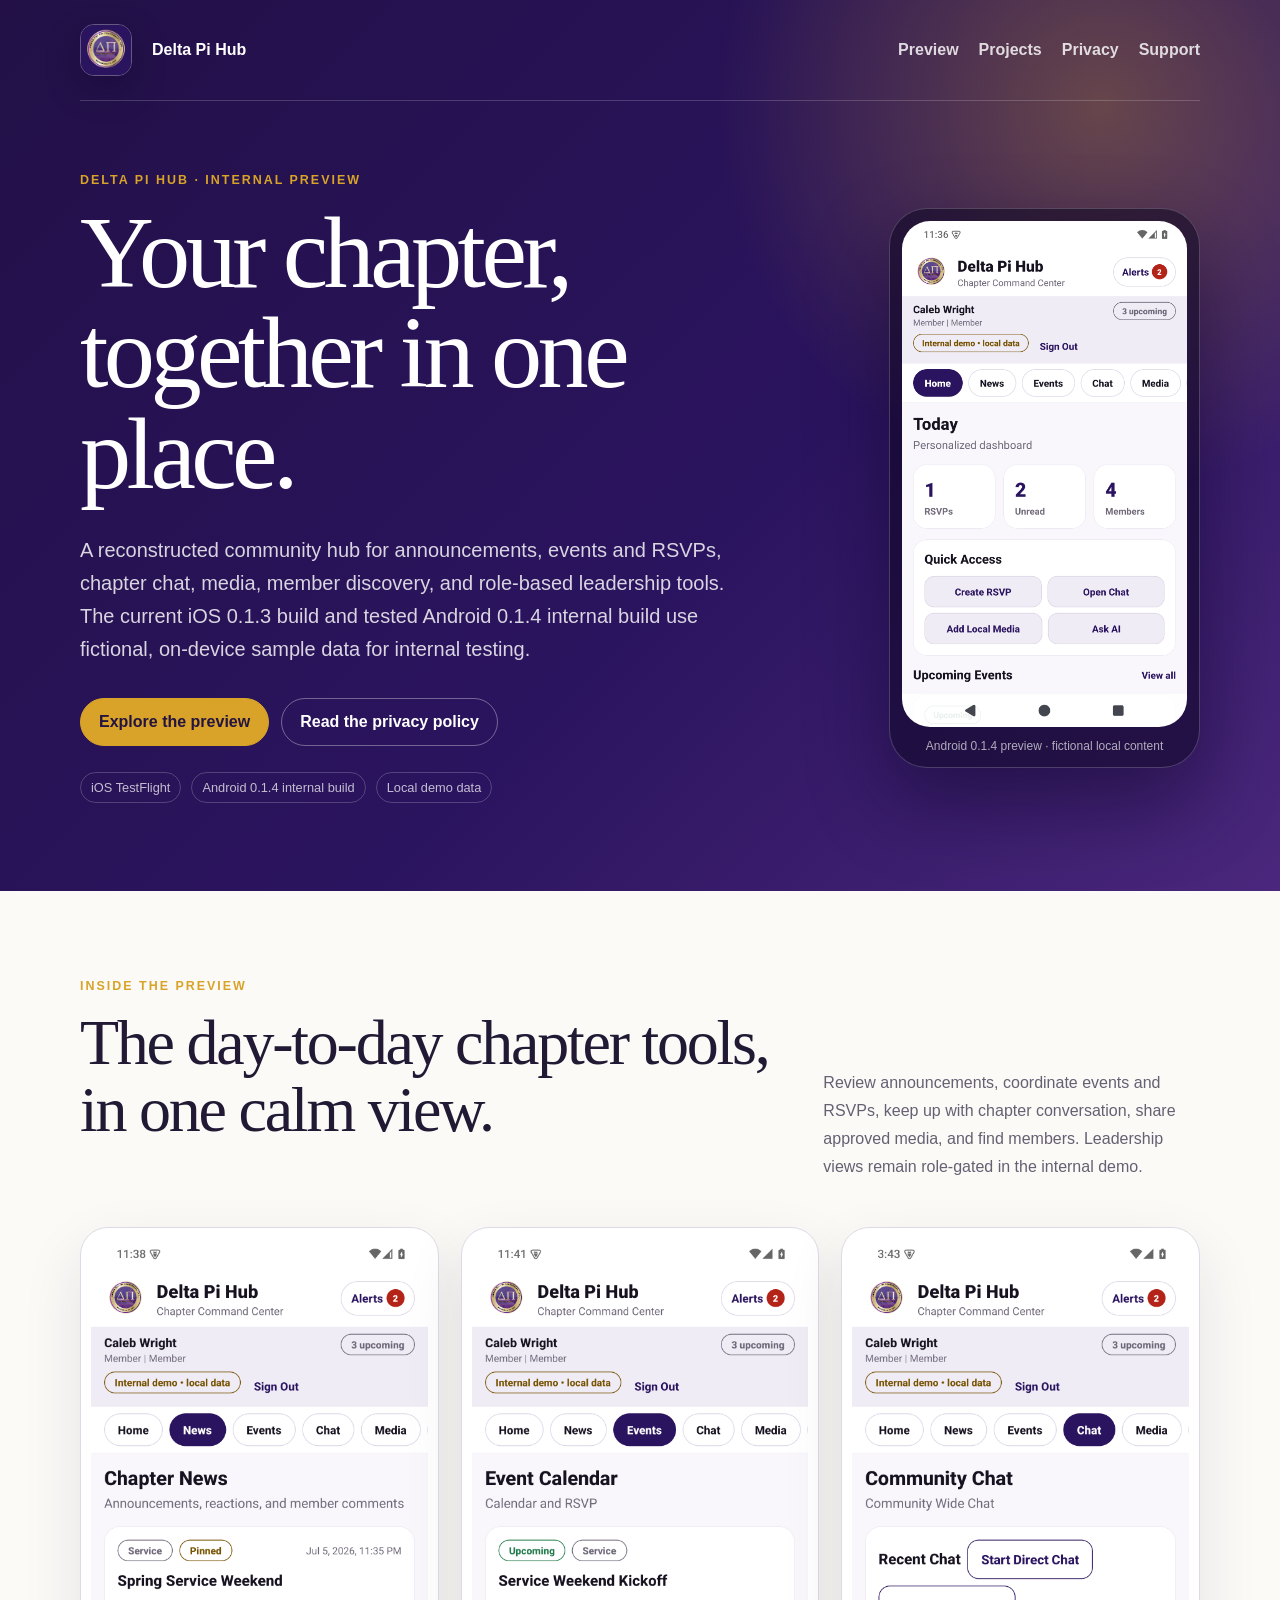
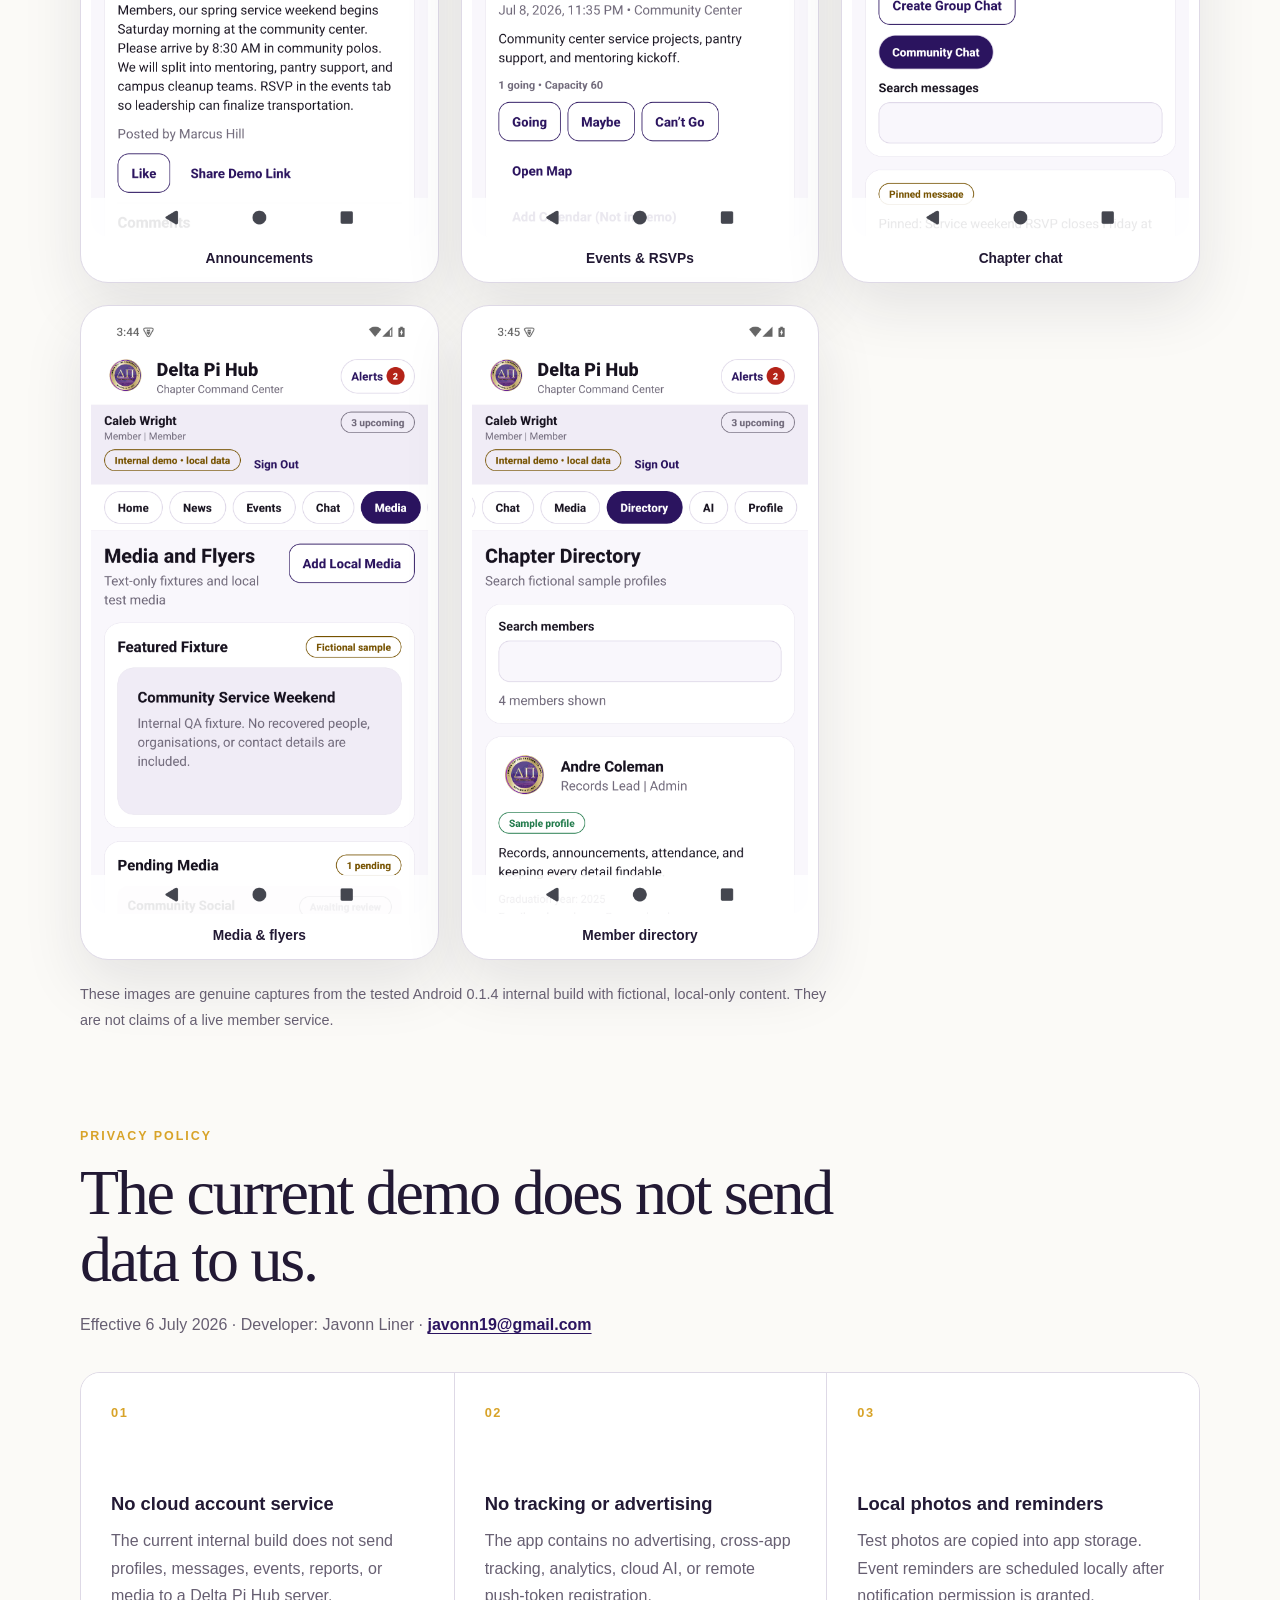
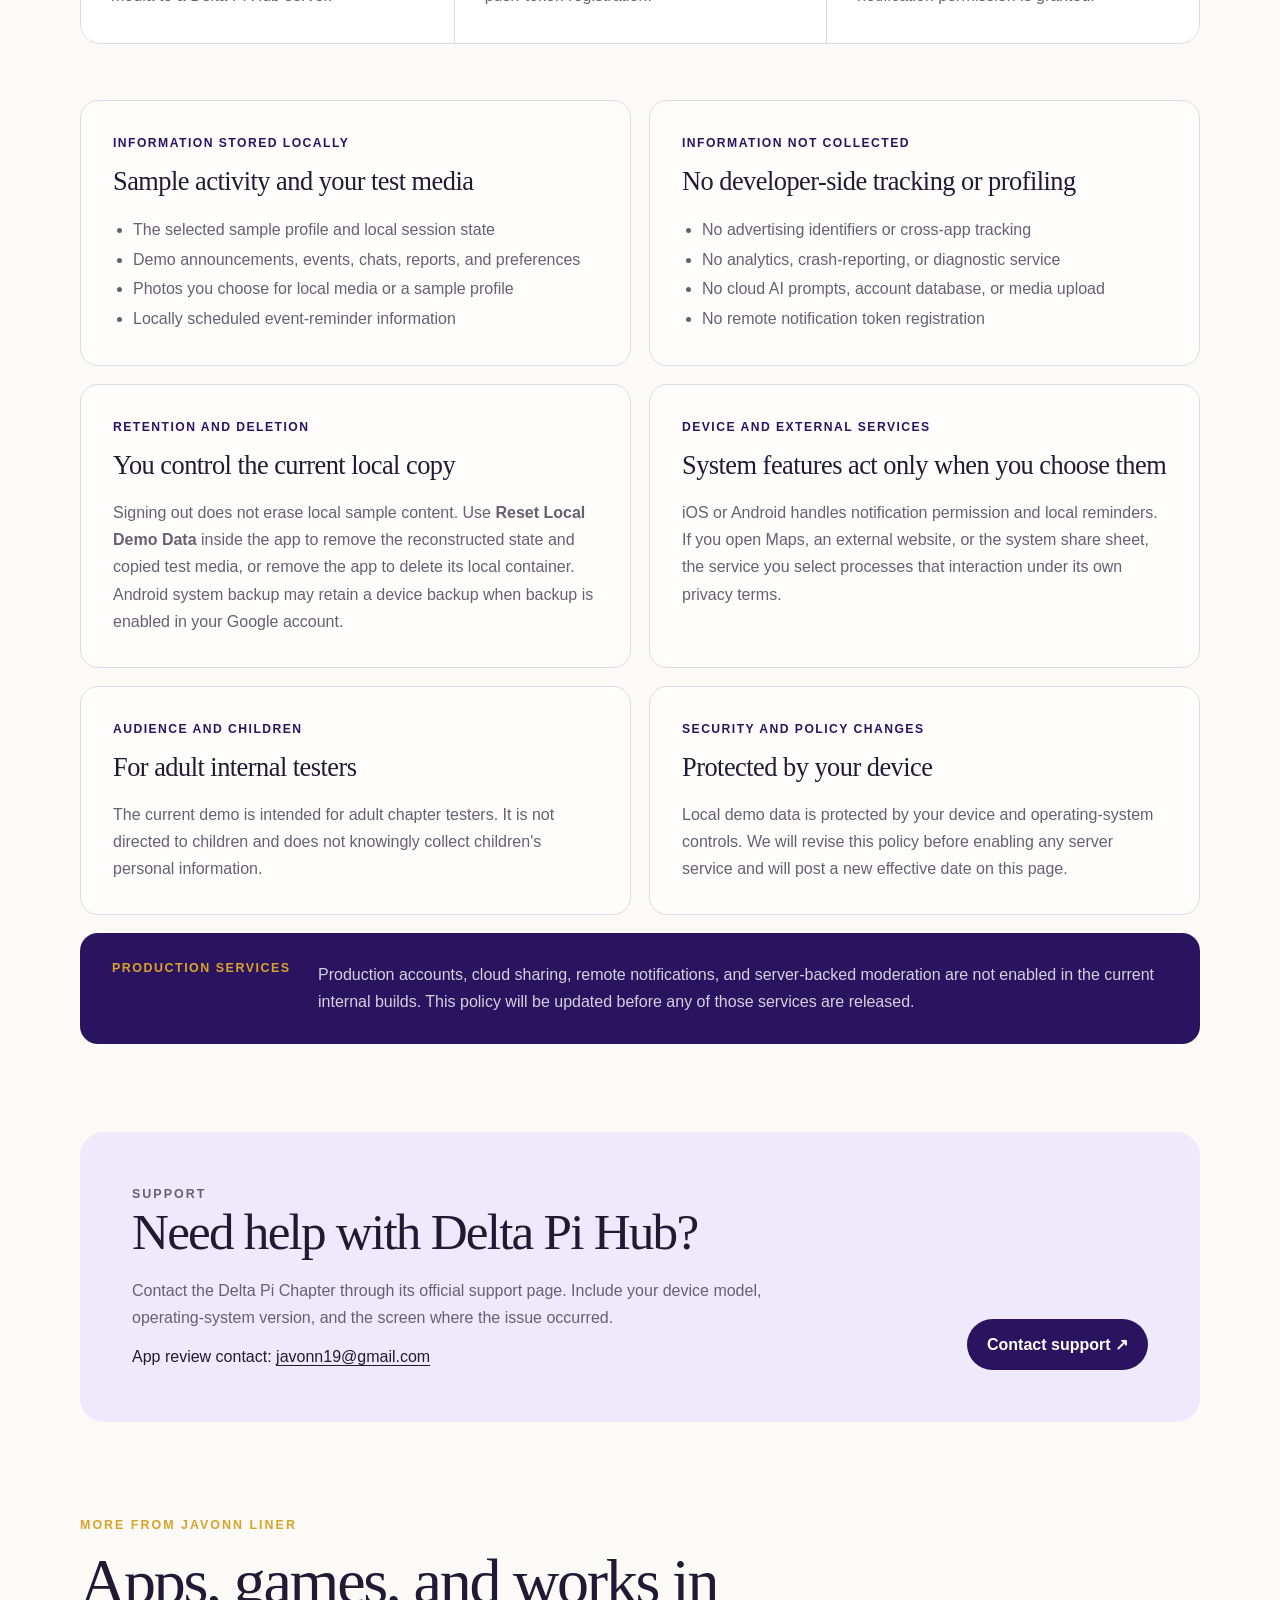
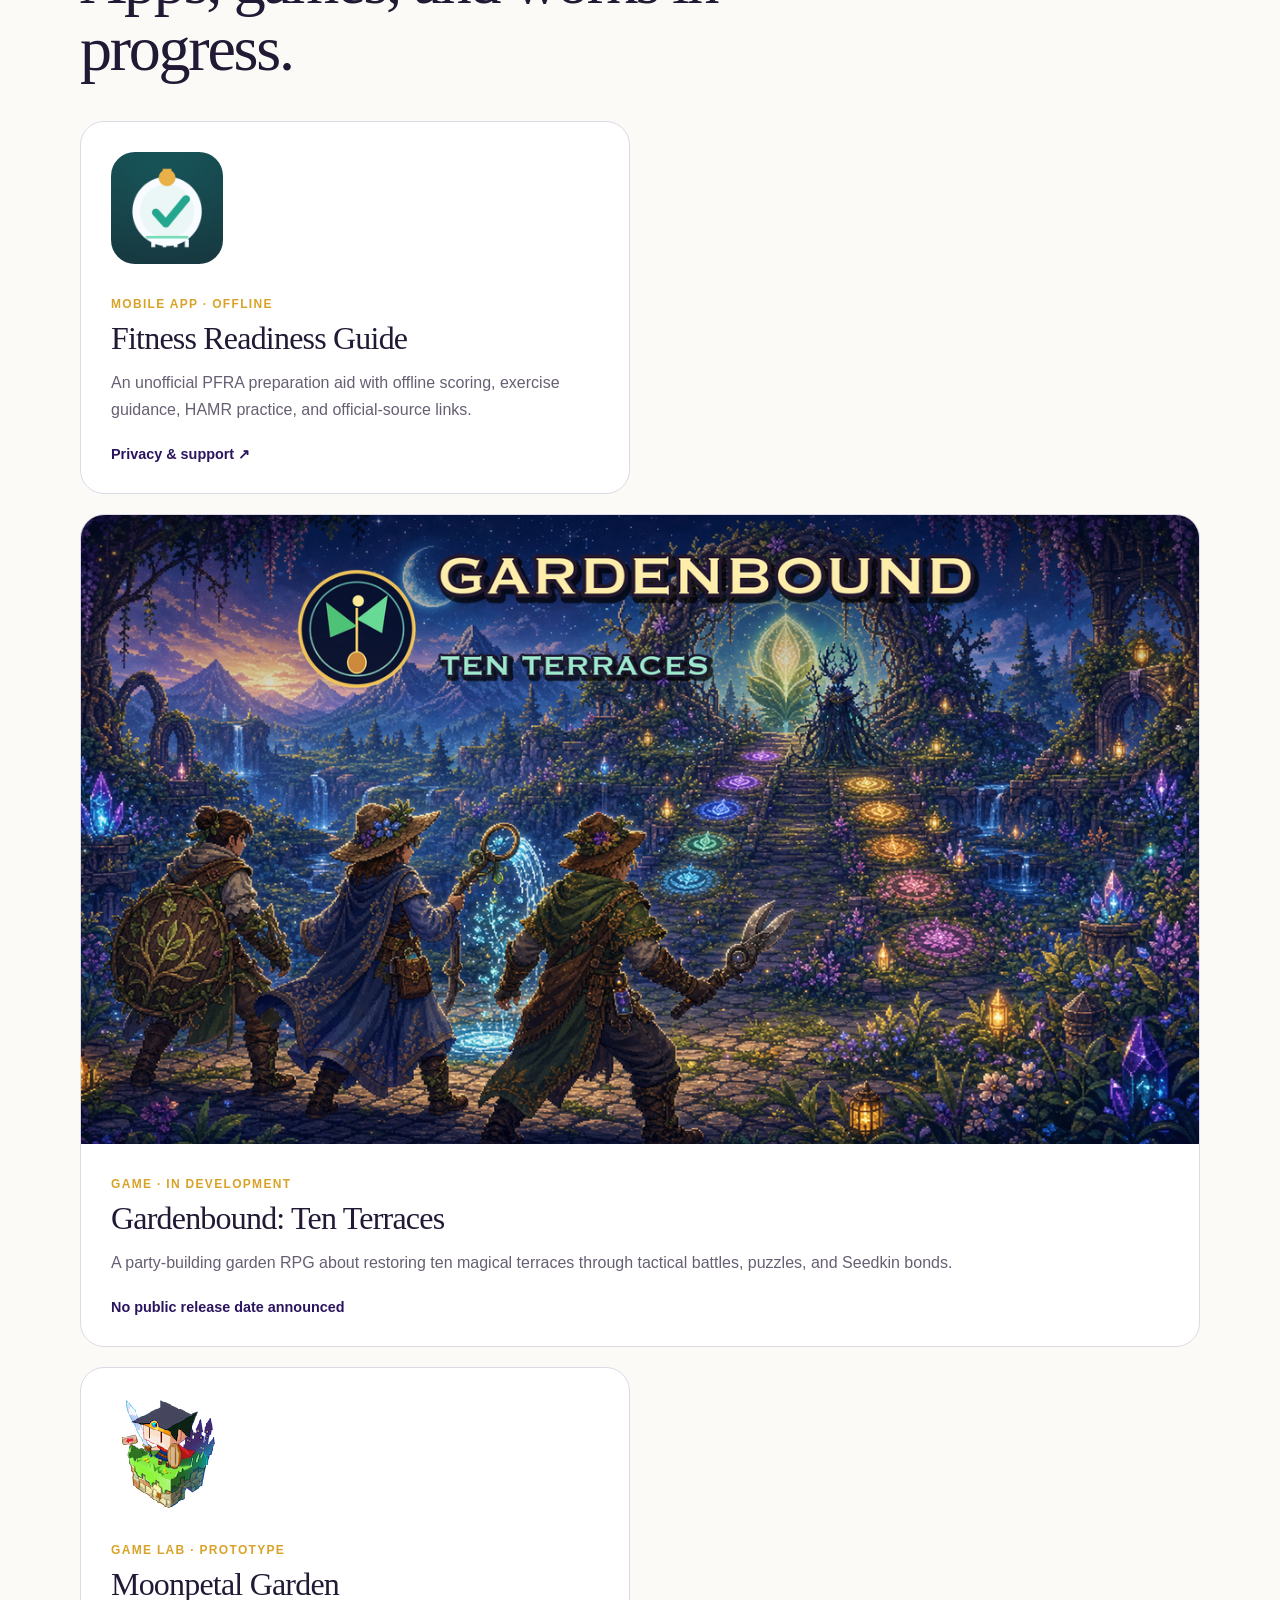
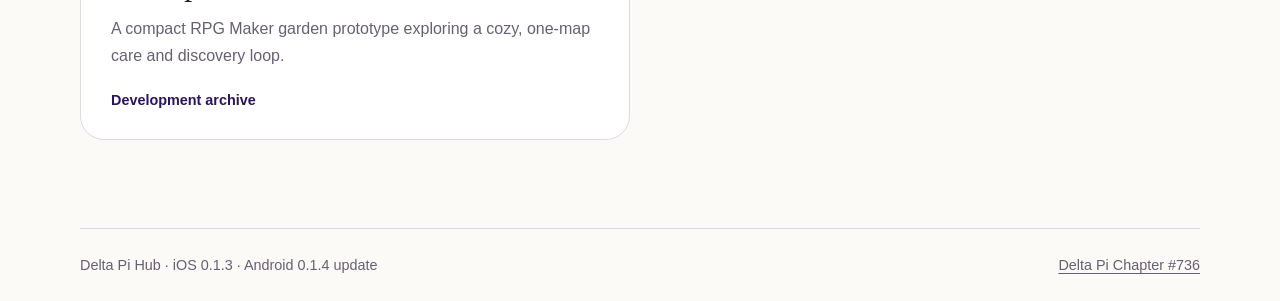
==== commit 9f2e0552: "Add verified Android preview gallery" ====
--- a/index.html
+++ b/index.html
@@ -39,8 +39,8 @@
               <p class="intro">
                 A reconstructed community hub for announcements, events and
                 RSVPs, chapter chat, media, member discovery, and role-based
-                leadership tools. The current iOS 0.1.3 build and prepared
-                Android 0.1.4 update use fictional, on-device sample data for
+                leadership tools. The current iOS 0.1.3 build and tested
+                Android 0.1.4 internal build use fictional, on-device sample data for
                 internal testing.
               </p>
               <div class="hero-actions">
@@ -49,13 +49,13 @@
               </div>
               <div class="status-row" aria-label="Current app status">
                 <span>iOS TestFlight</span>
-                <span>Android 0.1.4 update prepared</span>
+                <span>Android 0.1.4 internal build</span>
                 <span>Local demo data</span>
               </div>
             </div>
             <figure class="hero-device" id="gallery">
-              <img src="assets/delta-pi/01-home.png" alt="Delta Pi Hub home dashboard showing fictional internal preview content">
-              <figcaption>Internal preview · fictional local content</figcaption>
+              <img src="assets/delta-pi/android/01-home.png" alt="Delta Pi Hub Android home dashboard showing fictional internal preview content">
+              <figcaption>Android 0.1.4 preview · fictional local content</figcaption>
             </figure>
           </div>
         </section>
@@ -75,24 +75,33 @@
             </p>
           </div>
 
-          <div class="screenshot-gallery" aria-label="Delta Pi Hub internal preview screenshots">
-            <figure>
-              <img src="assets/delta-pi/02-news.png" alt="Delta Pi Hub announcements preview with fictional content">
+          <div class="screenshot-gallery" aria-label="Delta Pi Hub Android 0.1.4 internal preview screenshots">
+            <figure>
+              <img src="assets/delta-pi/android/02-news.png" alt="Delta Pi Hub Android announcements preview with fictional content">
               <figcaption>Announcements</figcaption>
             </figure>
             <figure>
-              <img src="assets/delta-pi/03-events.png" alt="Delta Pi Hub event and RSVP preview with fictional content">
+              <img src="assets/delta-pi/android/03-events.png" alt="Delta Pi Hub Android event and RSVP preview with fictional content">
               <figcaption>Events &amp; RSVPs</figcaption>
             </figure>
             <figure>
-              <img src="assets/delta-pi/04-chat.png" alt="Delta Pi Hub chapter chat preview with fictional content">
+              <img src="assets/delta-pi/android/04-chat.png" alt="Delta Pi Hub Android chapter chat preview with fictional content">
               <figcaption>Chapter chat</figcaption>
             </figure>
+            <figure>
+              <img src="assets/delta-pi/android/05-media.png" alt="Delta Pi Hub Android media preview with fictional content">
+              <figcaption>Media &amp; flyers</figcaption>
+            </figure>
+            <figure>
+              <img src="assets/delta-pi/android/06-directory.png" alt="Delta Pi Hub Android member directory preview with fictional profiles">
+              <figcaption>Member directory</figcaption>
+            </figure>
           </div>
 
           <p class="demo-disclosure">
-            These images show the internal engineering preview with fictional,
-            local-only content. They are not claims of a live member service.
+            These images are genuine captures from the tested Android 0.1.4
+            internal build with fictional, local-only content. They are not
+            claims of a live member service.
           </p>
         </section>
 
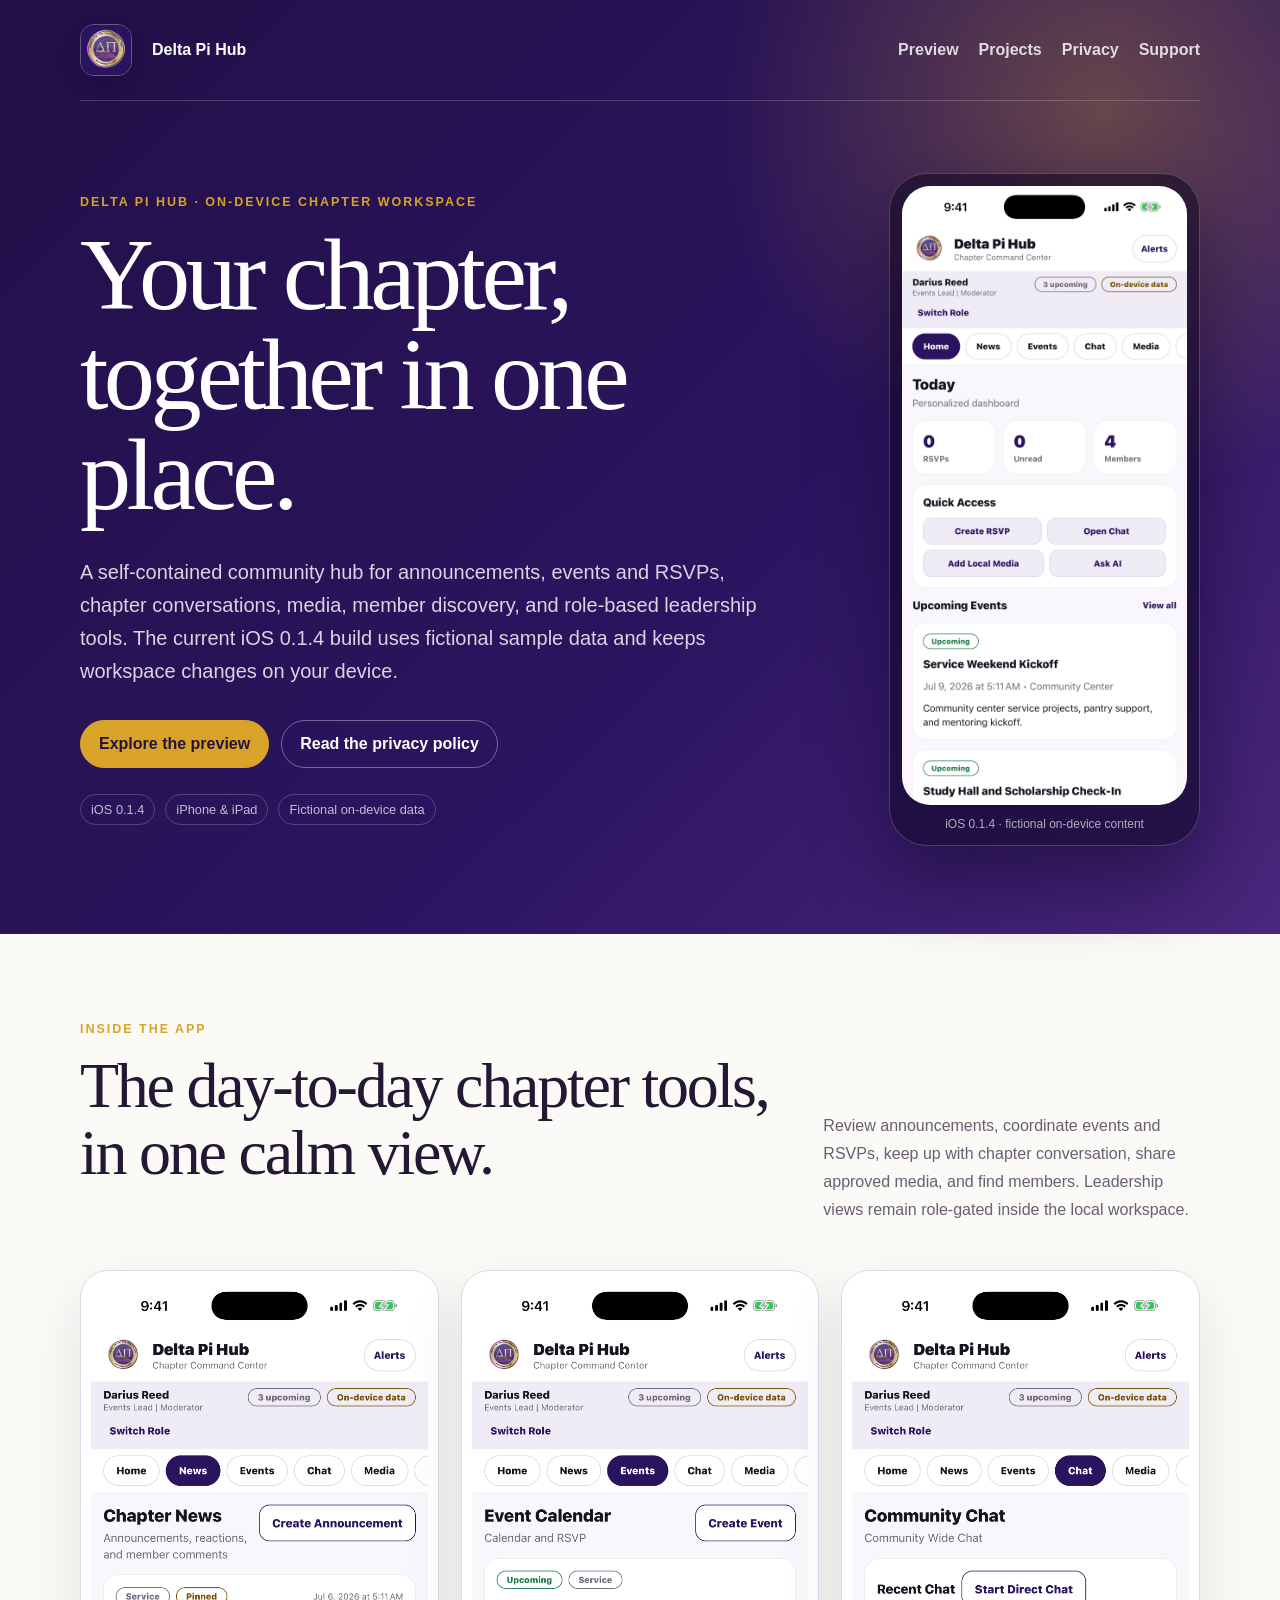
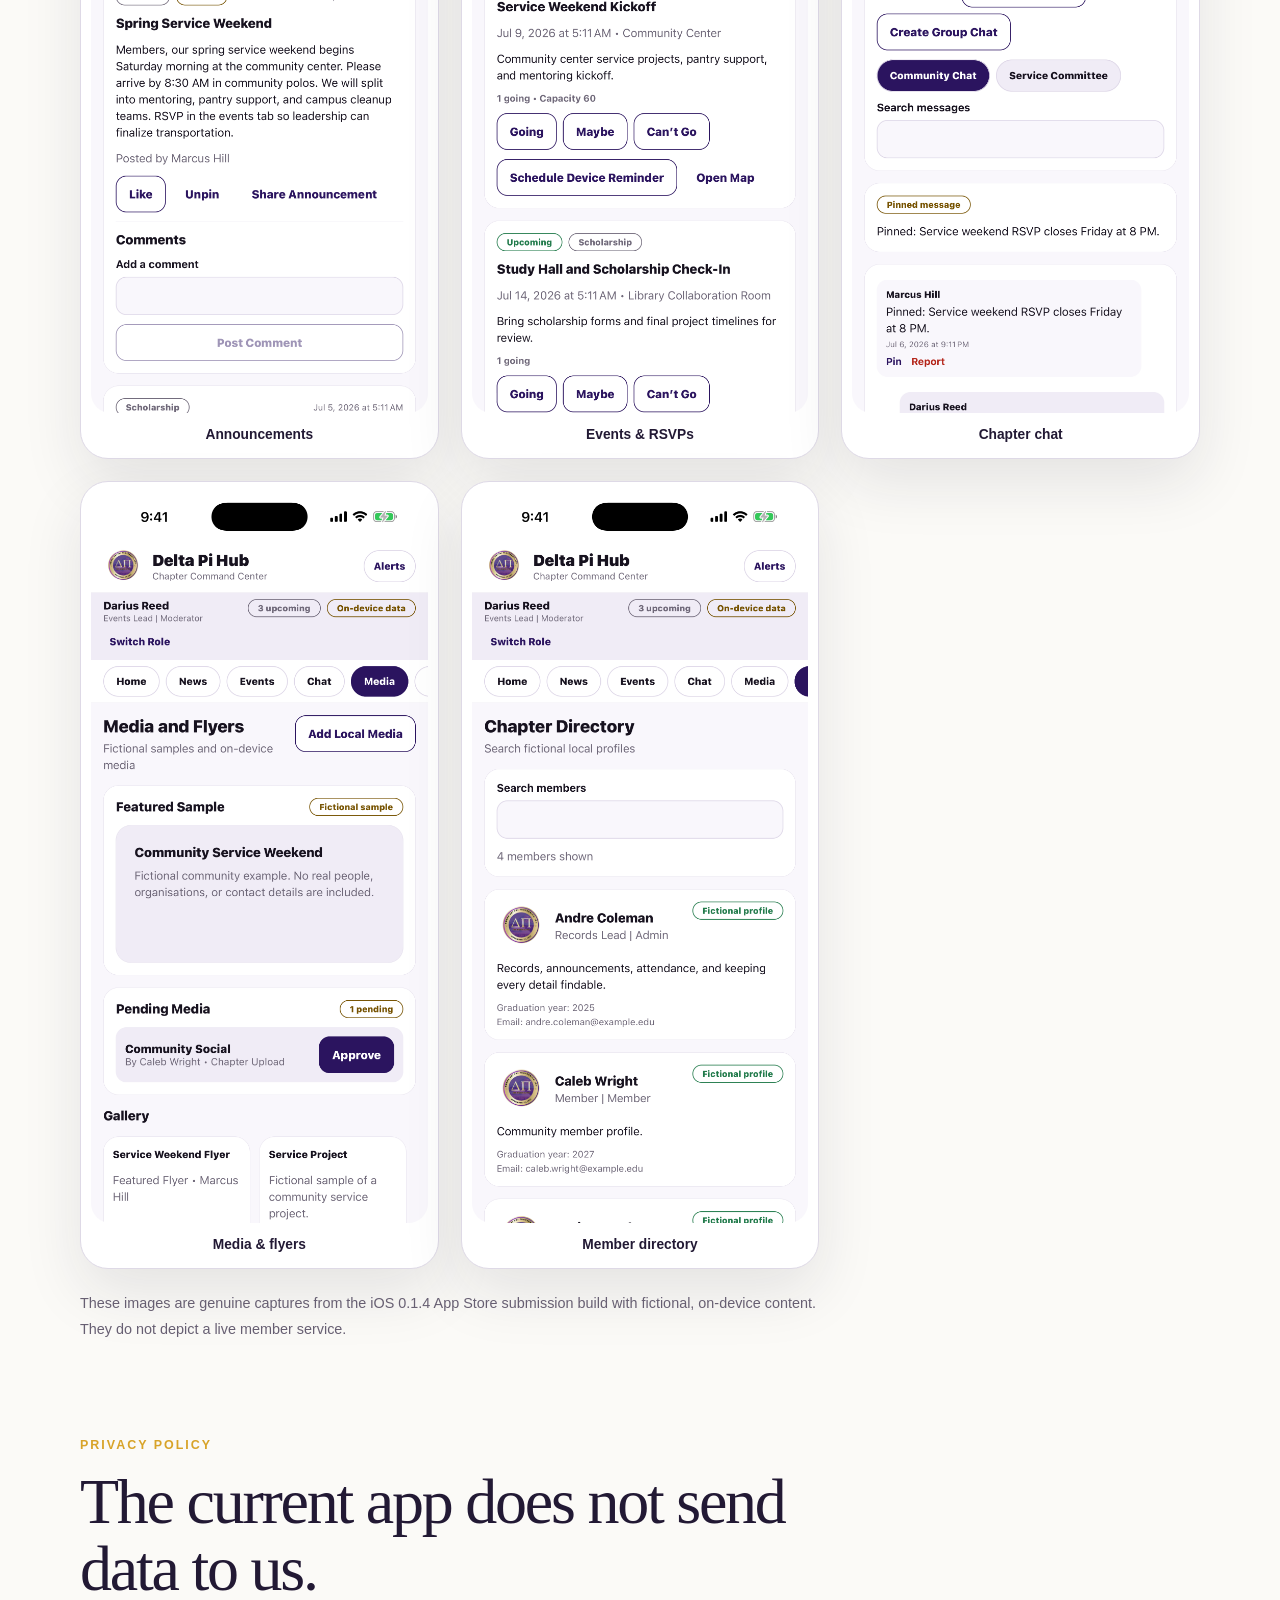
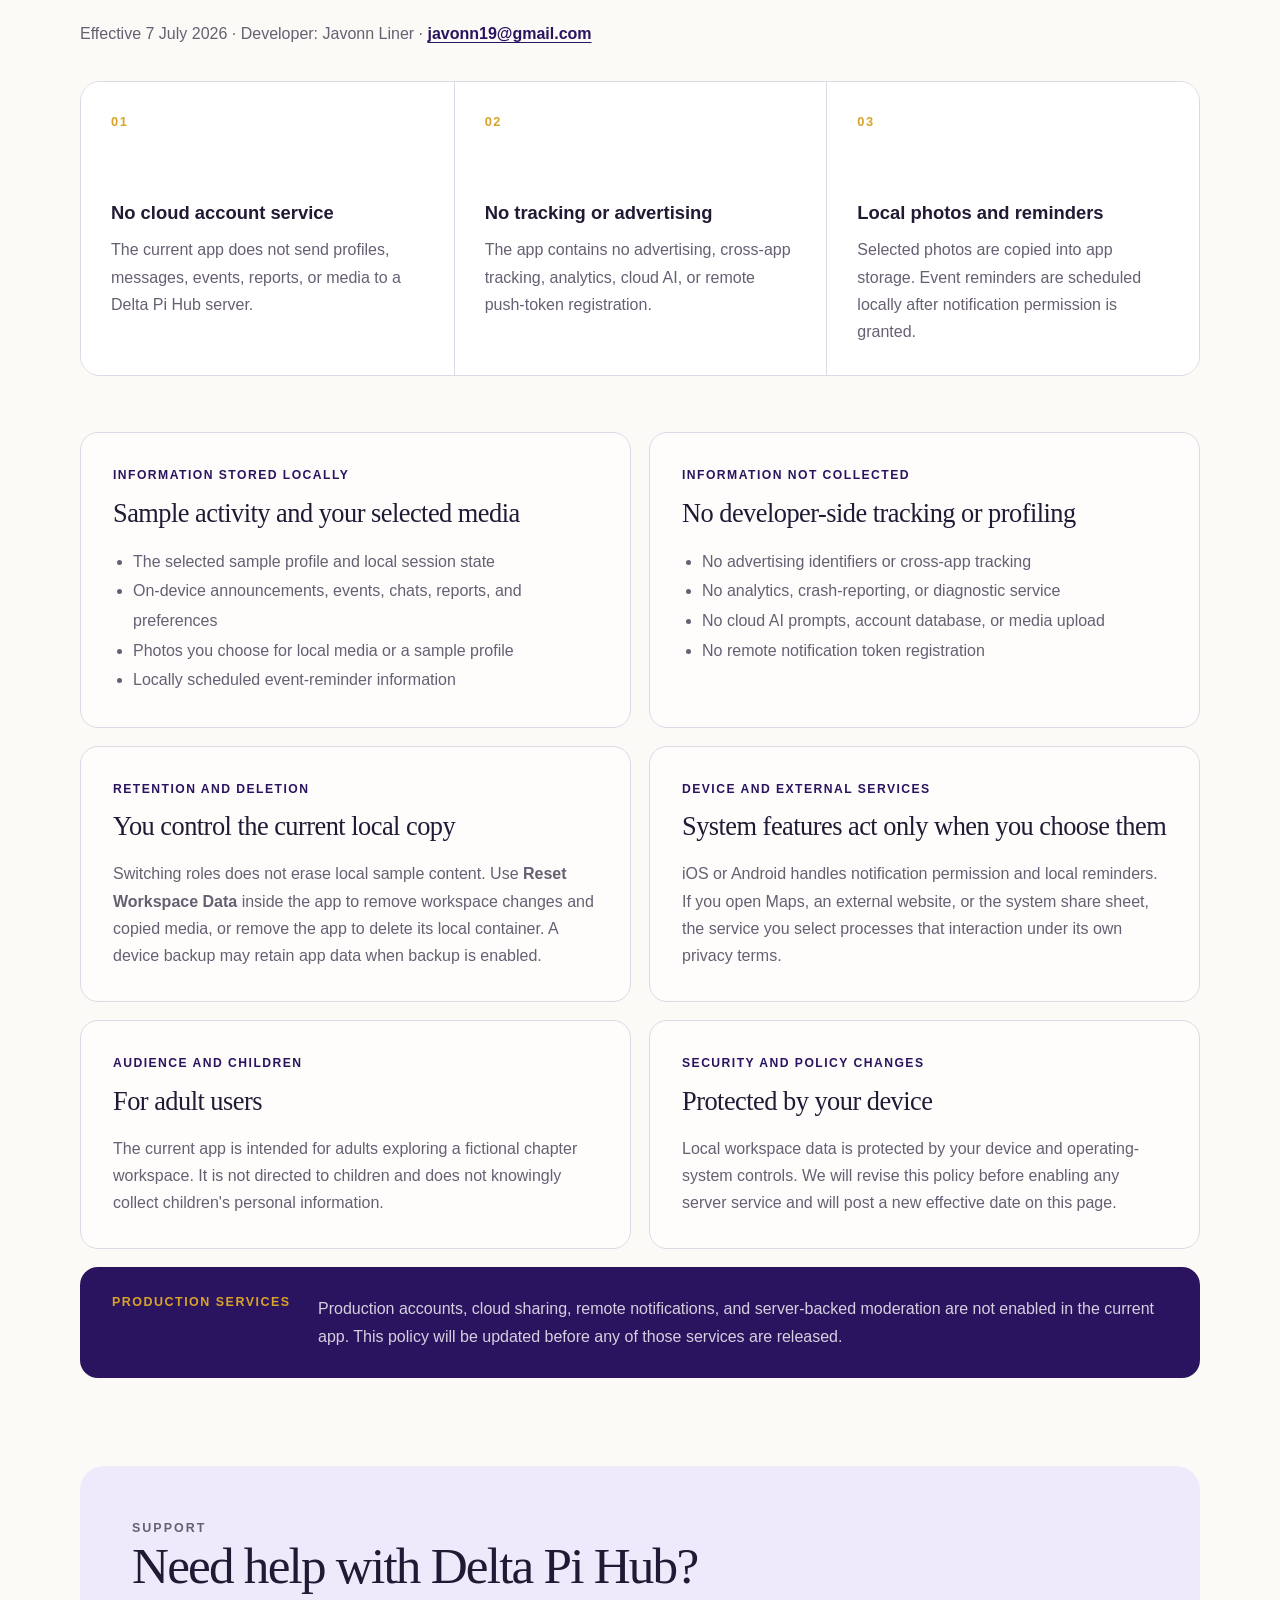
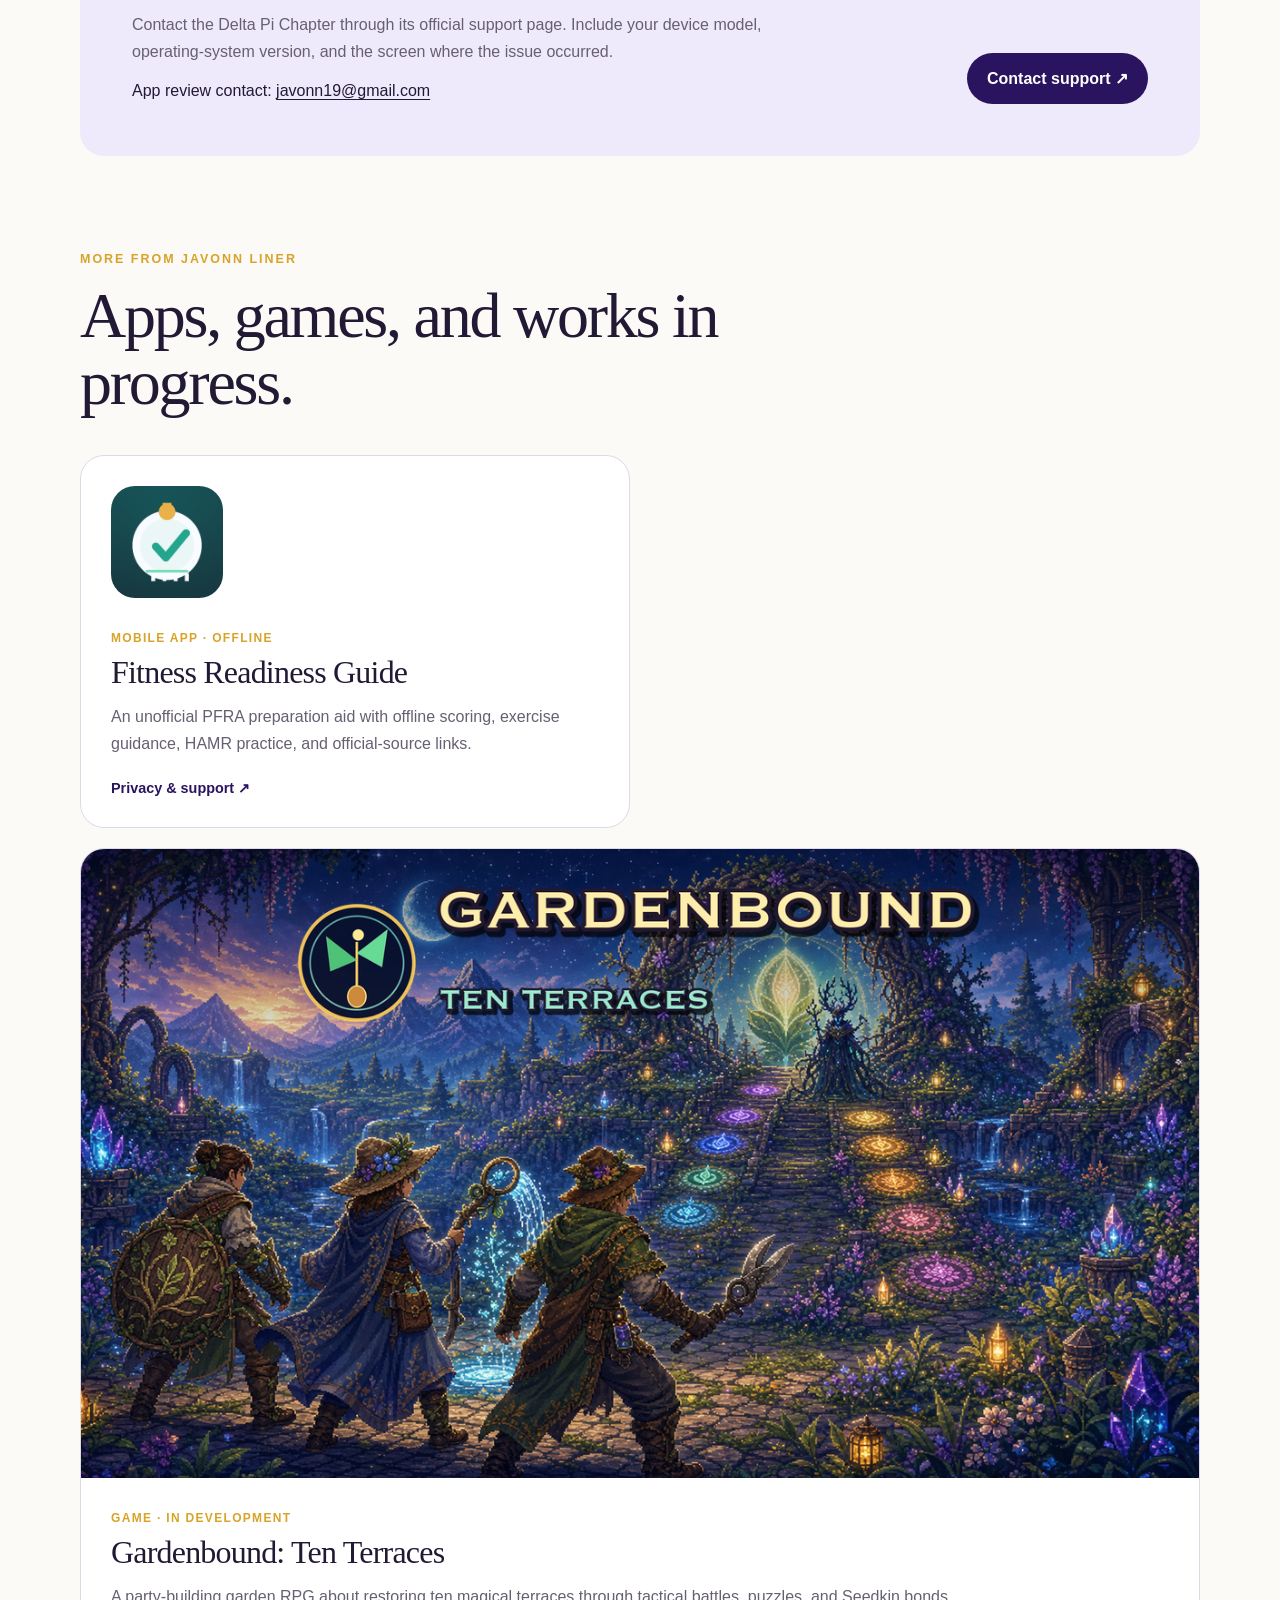
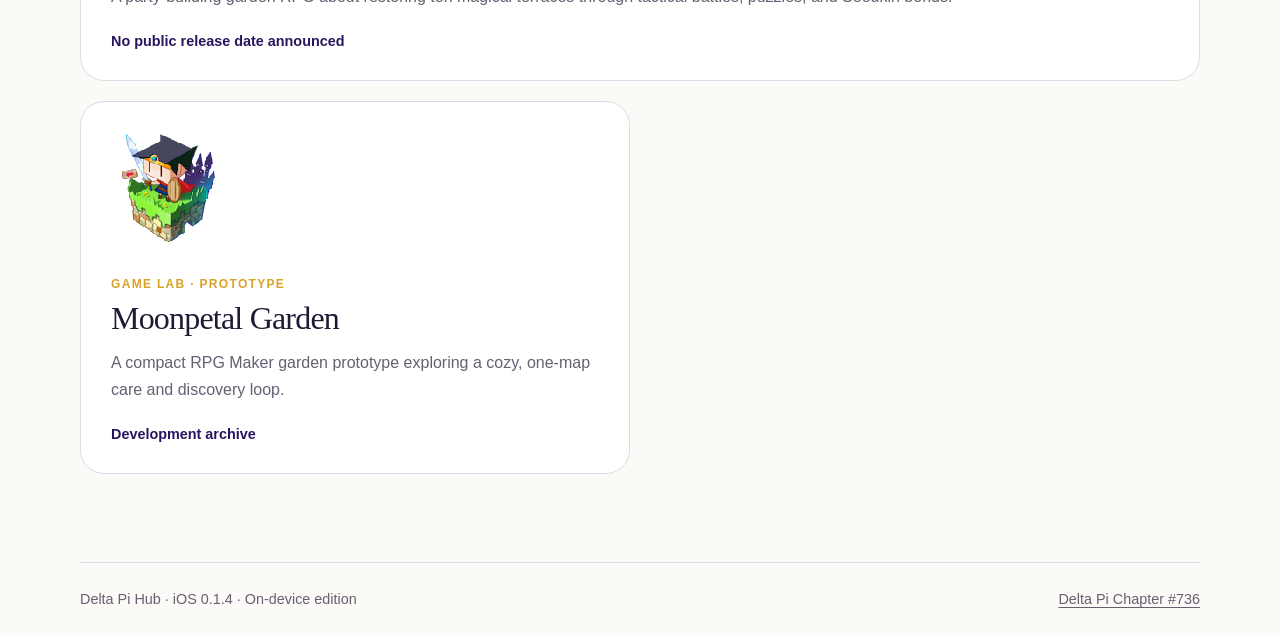
==== commit c4f7a36d: "Publish Delta Pi Hub iOS 0.1.4 release page" ====
--- a/index.html
+++ b/index.html
@@ -6,7 +6,7 @@
     <meta name="theme-color" content="#2b145f">
     <meta
       name="description"
-      content="Delta Pi Hub app information, internal preview screenshots, privacy policy, support, and related projects by Javonn Liner."
+      content="Delta Pi Hub app information, iOS screenshots, privacy policy, support, and related projects by Javonn Liner."
     >
     <title>Delta Pi Hub — App Preview, Privacy &amp; Support</title>
     <link rel="icon" href="favicon.png" type="image/png">
@@ -34,28 +34,27 @@
         <section class="hero-copy" id="top" aria-labelledby="page-title">
           <div class="hero-copy-grid">
             <div>
-              <p class="eyebrow">Delta Pi Hub · Internal preview</p>
+              <p class="eyebrow">Delta Pi Hub · On-device chapter workspace</p>
               <h1 id="page-title">Your chapter, together in one place.</h1>
               <p class="intro">
-                A reconstructed community hub for announcements, events and
-                RSVPs, chapter chat, media, member discovery, and role-based
-                leadership tools. The current iOS 0.1.3 build and tested
-                Android 0.1.4 internal build use fictional, on-device sample data for
-                internal testing.
+                A self-contained community hub for announcements, events and
+                RSVPs, chapter conversations, media, member discovery, and
+                role-based leadership tools. The current iOS 0.1.4 build uses
+                fictional sample data and keeps workspace changes on your device.
               </p>
               <div class="hero-actions">
                 <a class="hero-primary" href="#gallery">Explore the preview</a>
                 <a class="hero-secondary" href="#privacy">Read the privacy policy</a>
               </div>
               <div class="status-row" aria-label="Current app status">
-                <span>iOS TestFlight</span>
-                <span>Android 0.1.4 internal build</span>
-                <span>Local demo data</span>
+                <span>iOS 0.1.4</span>
+                <span>iPhone &amp; iPad</span>
+                <span>Fictional on-device data</span>
               </div>
             </div>
             <figure class="hero-device" id="gallery">
-              <img src="assets/delta-pi/android/01-home.png" alt="Delta Pi Hub Android home dashboard showing fictional internal preview content">
-              <figcaption>Android 0.1.4 preview · fictional local content</figcaption>
+              <img src="assets/delta-pi/01-home.png" alt="Delta Pi Hub iOS home dashboard showing fictional on-device content">
+              <figcaption>iOS 0.1.4 · fictional on-device content</figcaption>
             </figure>
           </div>
         </section>
@@ -65,51 +64,51 @@
         <section class="product-story" aria-labelledby="story-title">
           <div class="section-heading-row">
             <div>
-              <p class="section-label">Inside the preview</p>
+              <p class="section-label">Inside the app</p>
               <h2 id="story-title">The day-to-day chapter tools, in one calm view.</h2>
             </div>
             <p class="section-summary">
               Review announcements, coordinate events and RSVPs, keep up with
               chapter conversation, share approved media, and find members.
-              Leadership views remain role-gated in the internal demo.
-            </p>
-          </div>
-
-          <div class="screenshot-gallery" aria-label="Delta Pi Hub Android 0.1.4 internal preview screenshots">
-            <figure>
-              <img src="assets/delta-pi/android/02-news.png" alt="Delta Pi Hub Android announcements preview with fictional content">
+              Leadership views remain role-gated inside the local workspace.
+            </p>
+          </div>
+
+          <div class="screenshot-gallery" aria-label="Delta Pi Hub iOS 0.1.4 screenshots">
+            <figure>
+              <img src="assets/delta-pi/02-news.png" alt="Delta Pi Hub iOS announcements screen with fictional content">
               <figcaption>Announcements</figcaption>
             </figure>
             <figure>
-              <img src="assets/delta-pi/android/03-events.png" alt="Delta Pi Hub Android event and RSVP preview with fictional content">
+              <img src="assets/delta-pi/03-events.png" alt="Delta Pi Hub iOS event and RSVP screen with fictional content">
               <figcaption>Events &amp; RSVPs</figcaption>
             </figure>
             <figure>
-              <img src="assets/delta-pi/android/04-chat.png" alt="Delta Pi Hub Android chapter chat preview with fictional content">
+              <img src="assets/delta-pi/04-chat.png" alt="Delta Pi Hub iOS chapter conversation screen with fictional content">
               <figcaption>Chapter chat</figcaption>
             </figure>
             <figure>
-              <img src="assets/delta-pi/android/05-media.png" alt="Delta Pi Hub Android media preview with fictional content">
+              <img src="assets/delta-pi/05-media.png" alt="Delta Pi Hub iOS media screen with fictional content">
               <figcaption>Media &amp; flyers</figcaption>
             </figure>
             <figure>
-              <img src="assets/delta-pi/android/06-directory.png" alt="Delta Pi Hub Android member directory preview with fictional profiles">
+              <img src="assets/delta-pi/06-directory.png" alt="Delta Pi Hub iOS member directory screen with fictional profiles">
               <figcaption>Member directory</figcaption>
             </figure>
           </div>
 
           <p class="demo-disclosure">
-            These images are genuine captures from the tested Android 0.1.4
-            internal build with fictional, local-only content. They are not
-            claims of a live member service.
+            These images are genuine captures from the iOS 0.1.4 App Store
+            submission build with fictional, on-device content. They do not
+            depict a live member service.
           </p>
         </section>
 
         <section id="privacy" aria-labelledby="privacy-title" tabindex="-1">
           <p class="section-label">Privacy policy</p>
-          <h2 id="privacy-title">The current demo does not send data to us.</h2>
+          <h2 id="privacy-title">The current app does not send data to us.</h2>
           <p class="policy-effective">
-            Effective 6 July 2026 · Developer: Javonn Liner ·
+            Effective 7 July 2026 · Developer: Javonn Liner ·
             <a href="mailto:javonn19@gmail.com">javonn19@gmail.com</a>
           </p>
 
@@ -118,7 +117,7 @@
               <span class="card-number" aria-hidden="true">01</span>
               <h3>No cloud account service</h3>
               <p>
-                The current internal build does not send profiles, messages,
+                The current app does not send profiles, messages,
                 events, reports, or media to a Delta Pi Hub server.
               </p>
             </article>
@@ -136,7 +135,7 @@
               <span class="card-number" aria-hidden="true">03</span>
               <h3>Local photos and reminders</h3>
               <p>
-                Test photos are copied into app storage. Event reminders are
+                Selected photos are copied into app storage. Event reminders are
                 scheduled locally after notification permission is granted.
               </p>
             </article>
@@ -145,10 +144,10 @@
           <div class="policy-details">
             <article>
               <p class="detail-kicker">Information stored locally</p>
-              <h3>Sample activity and your test media</h3>
+              <h3>Sample activity and your selected media</h3>
               <ul>
                 <li>The selected sample profile and local session state</li>
-                <li>Demo announcements, events, chats, reports, and preferences</li>
+                <li>On-device announcements, events, chats, reports, and preferences</li>
                 <li>Photos you choose for local media or a sample profile</li>
                 <li>Locally scheduled event-reminder information</li>
               </ul>
@@ -169,11 +168,11 @@
               <p class="detail-kicker">Retention and deletion</p>
               <h3>You control the current local copy</h3>
               <p>
-                Signing out does not erase local sample content. Use
-                <strong>Reset Local Demo Data</strong> inside the app to remove
-                the reconstructed state and copied test media, or remove the app
-                to delete its local container. Android system backup may retain
-                a device backup when backup is enabled in your Google account.
+                Switching roles does not erase local sample content. Use
+                <strong>Reset Workspace Data</strong> inside the app to remove
+                workspace changes and copied media, or remove the app to delete
+                its local container. A device backup may retain app data when
+                backup is enabled.
               </p>
             </article>
 
@@ -190,11 +189,11 @@
 
             <article>
               <p class="detail-kicker">Audience and children</p>
-              <h3>For adult internal testers</h3>
-              <p>
-                The current demo is intended for adult chapter testers. It is
-                not directed to children and does not knowingly collect
-                children&apos;s personal information.
+              <h3>For adult users</h3>
+              <p>
+                The current app is intended for adults exploring a fictional
+                chapter workspace. It is not directed to children and does not
+                knowingly collect children&apos;s personal information.
               </p>
             </article>
 
@@ -202,7 +201,7 @@
               <p class="detail-kicker">Security and policy changes</p>
               <h3>Protected by your device</h3>
               <p>
-                Local demo data is protected by your device and operating-system
+                Local workspace data is protected by your device and operating-system
                 controls. We will revise this policy before enabling any server
                 service and will post a new effective date on this page.
               </p>
@@ -213,9 +212,8 @@
             <span>Production services</span>
             <p>
               Production accounts, cloud sharing, remote notifications, and
-              server-backed moderation are not enabled in the current internal
-              builds. This policy will be updated before any of those services
-              are released.
+              server-backed moderation are not enabled in the current app.
+              This policy will be updated before any of those services are released.
             </p>
           </aside>
         </section>
@@ -289,7 +287,7 @@
     </main>
 
     <footer>
-      <span>Delta Pi Hub · iOS 0.1.3 · Android 0.1.4 update</span>
+      <span>Delta Pi Hub · iOS 0.1.4 · On-device edition</span>
       <a href="https://deltapi736.org/">Delta Pi Chapter #736</a>
     </footer>
   </body>
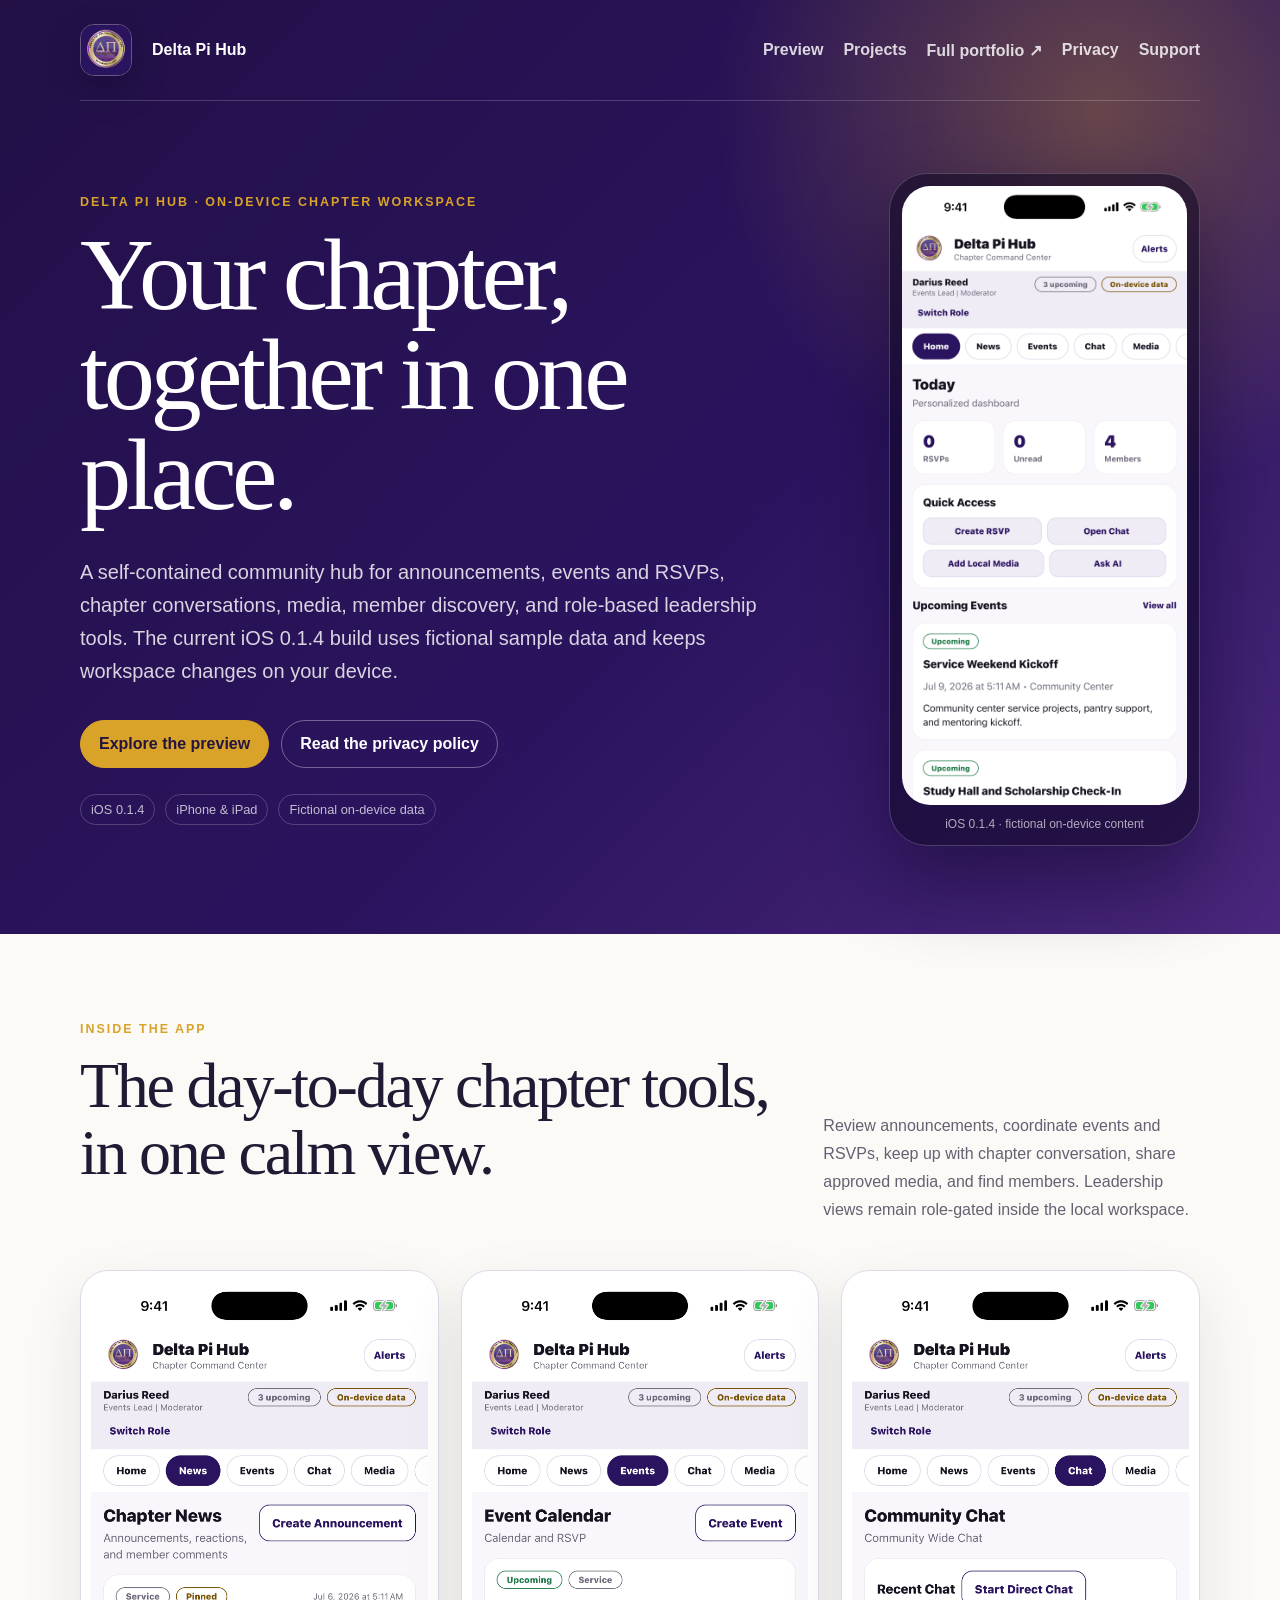
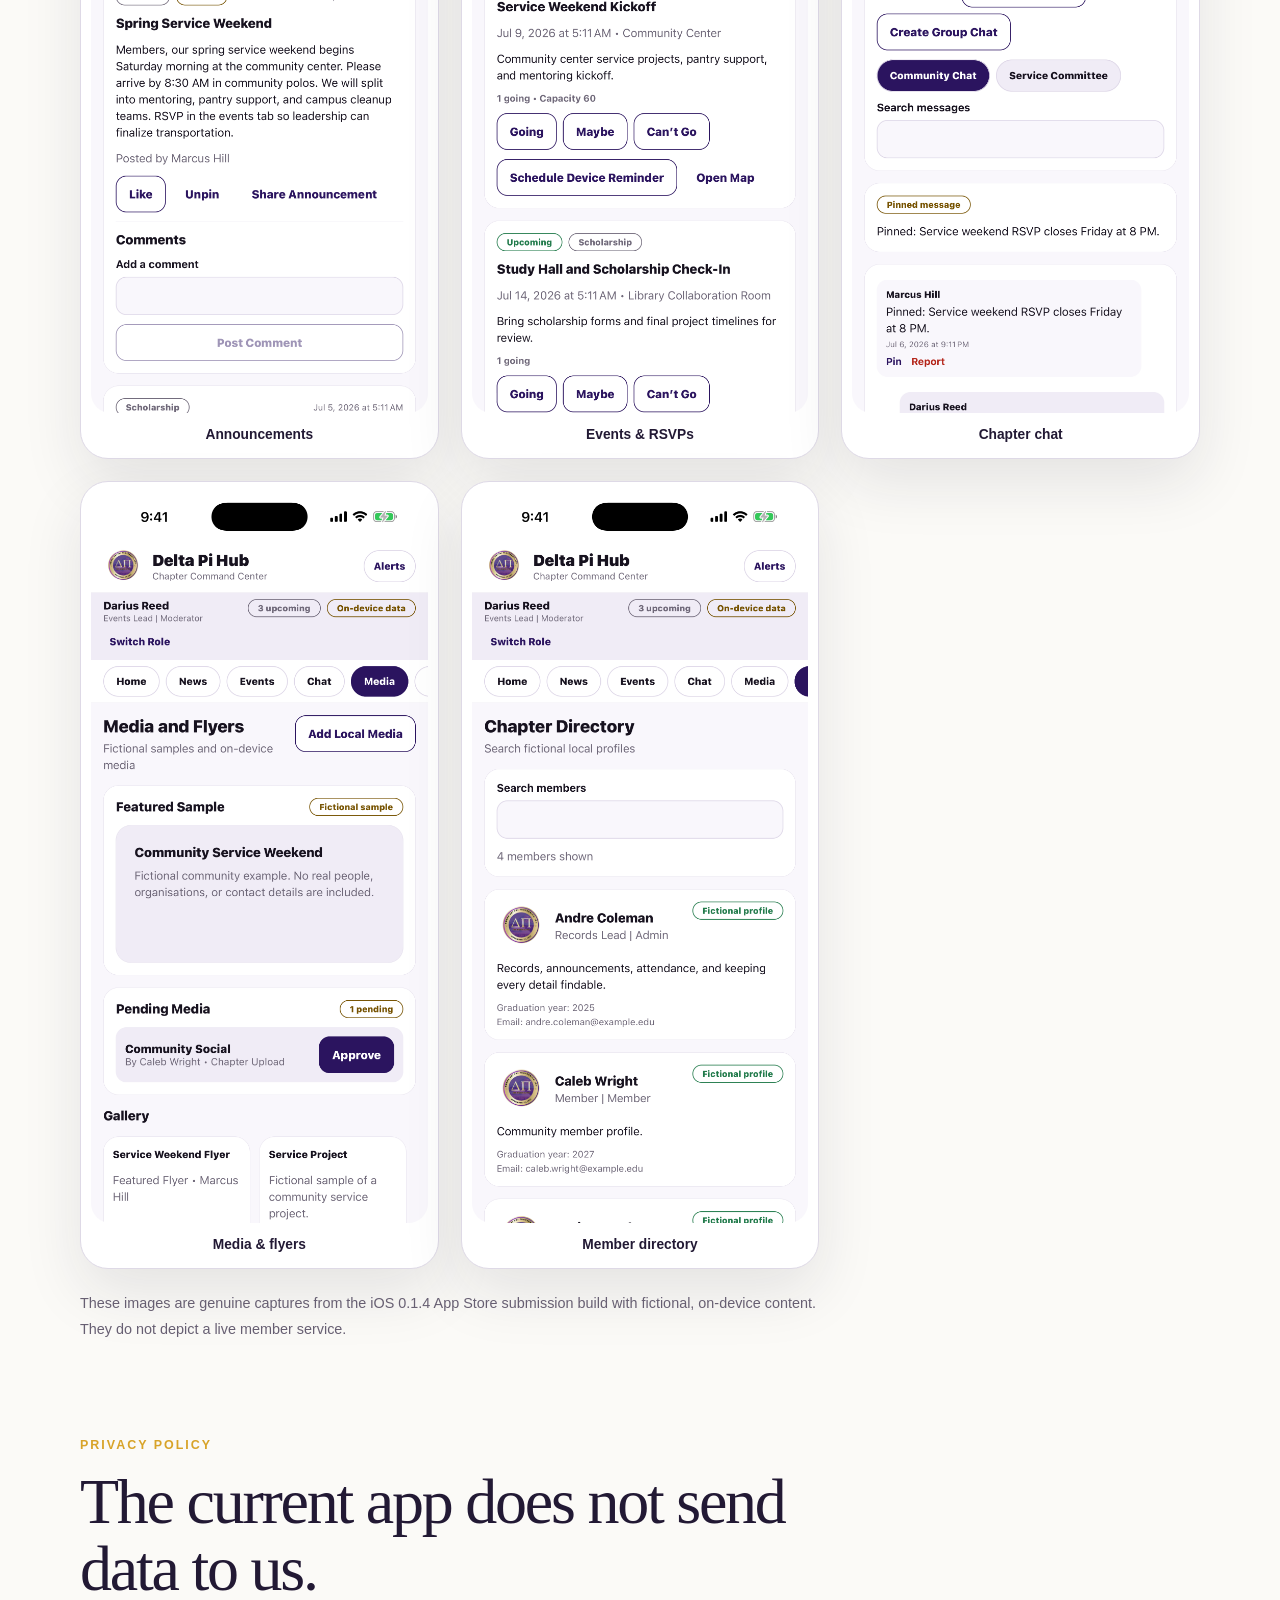
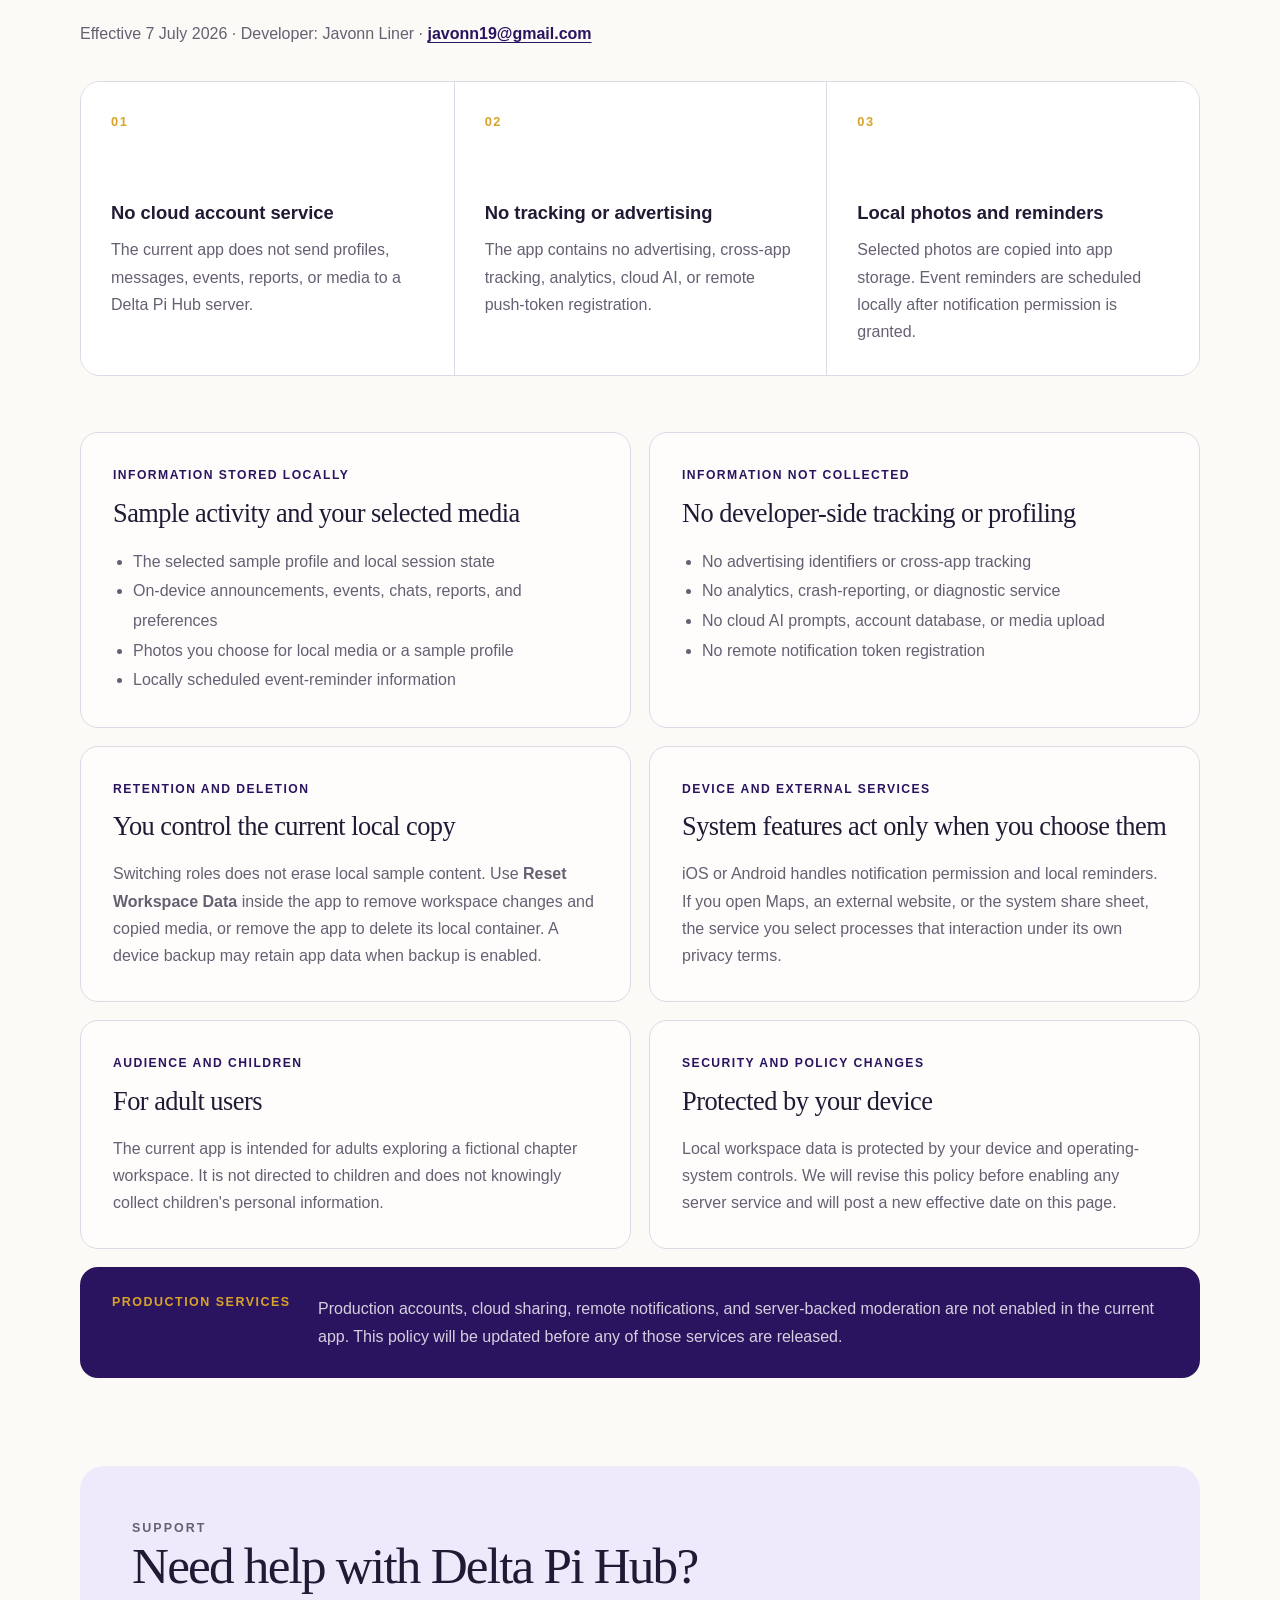
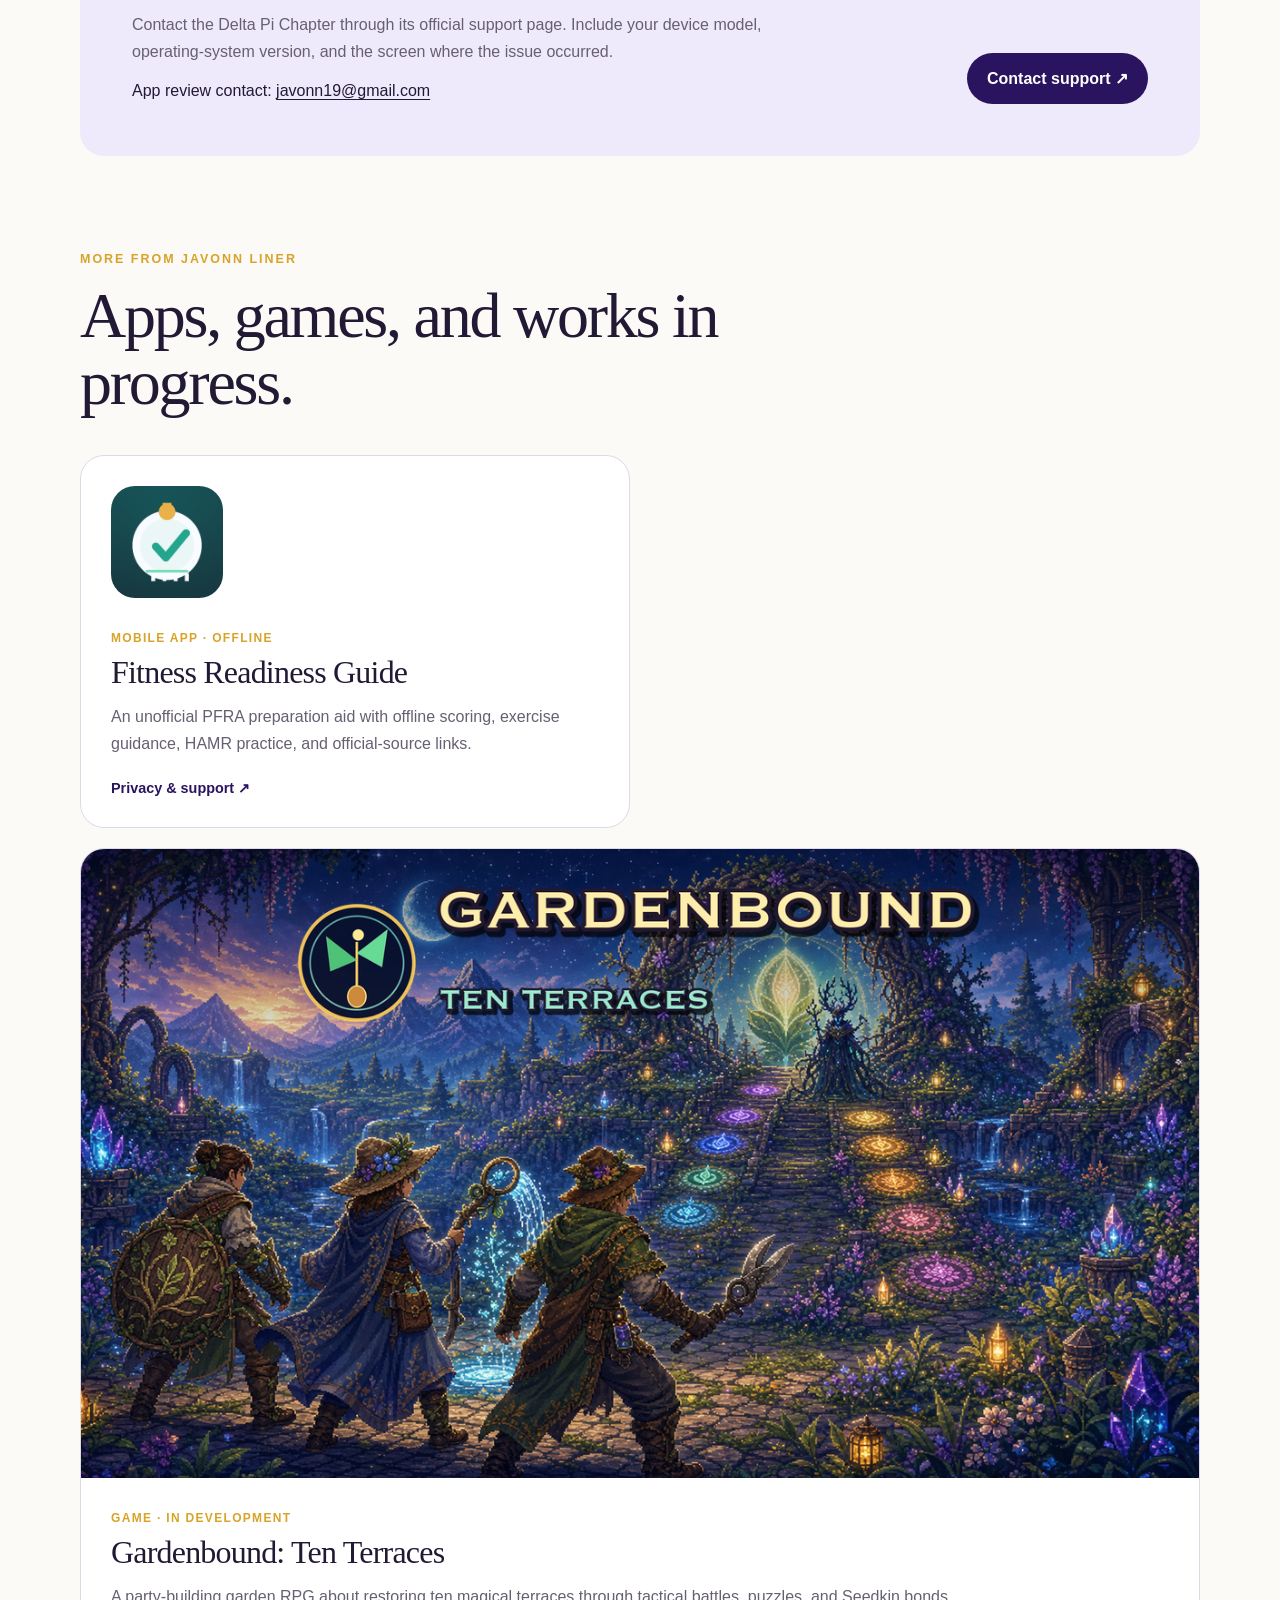
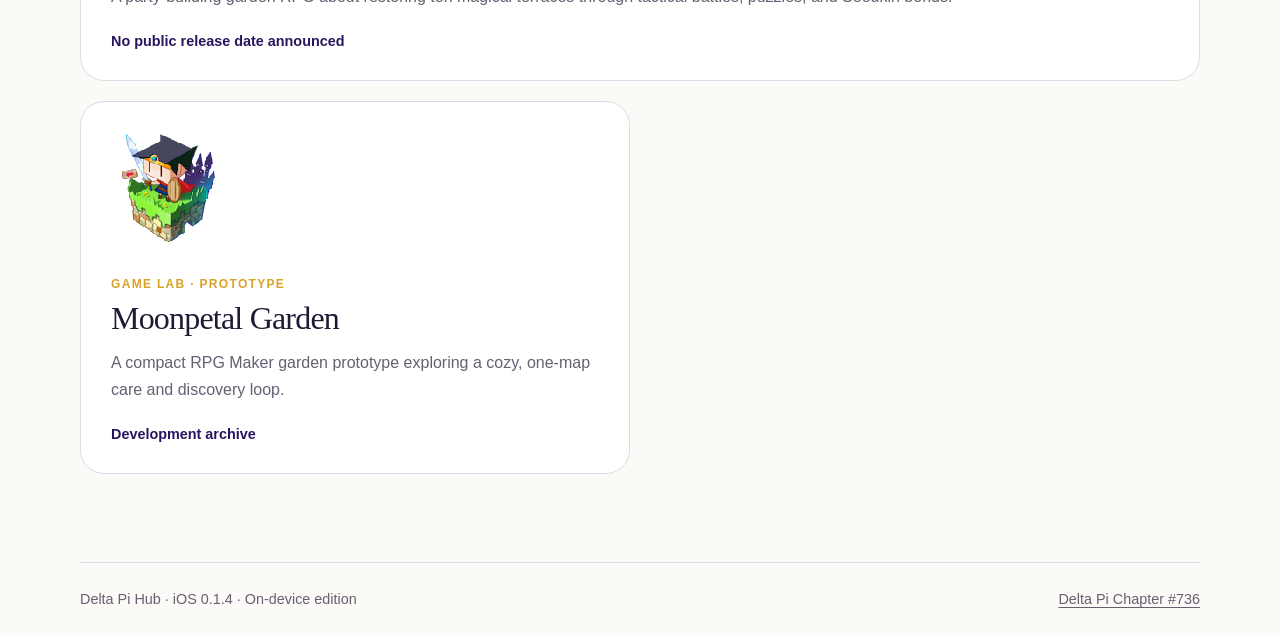
==== commit be028712: "Link standalone portfolio and redirect legacy route" ====
--- a/index.html
+++ b/index.html
@@ -26,6 +26,7 @@
           <div class="nav-links">
             <a href="#gallery">Preview</a>
             <a href="#projects">Projects</a>
+            <a href="https://javonn13.github.io/">Full portfolio ↗</a>
             <a href="#privacy">Privacy</a>
             <a href="#support">Support</a>
           </div>
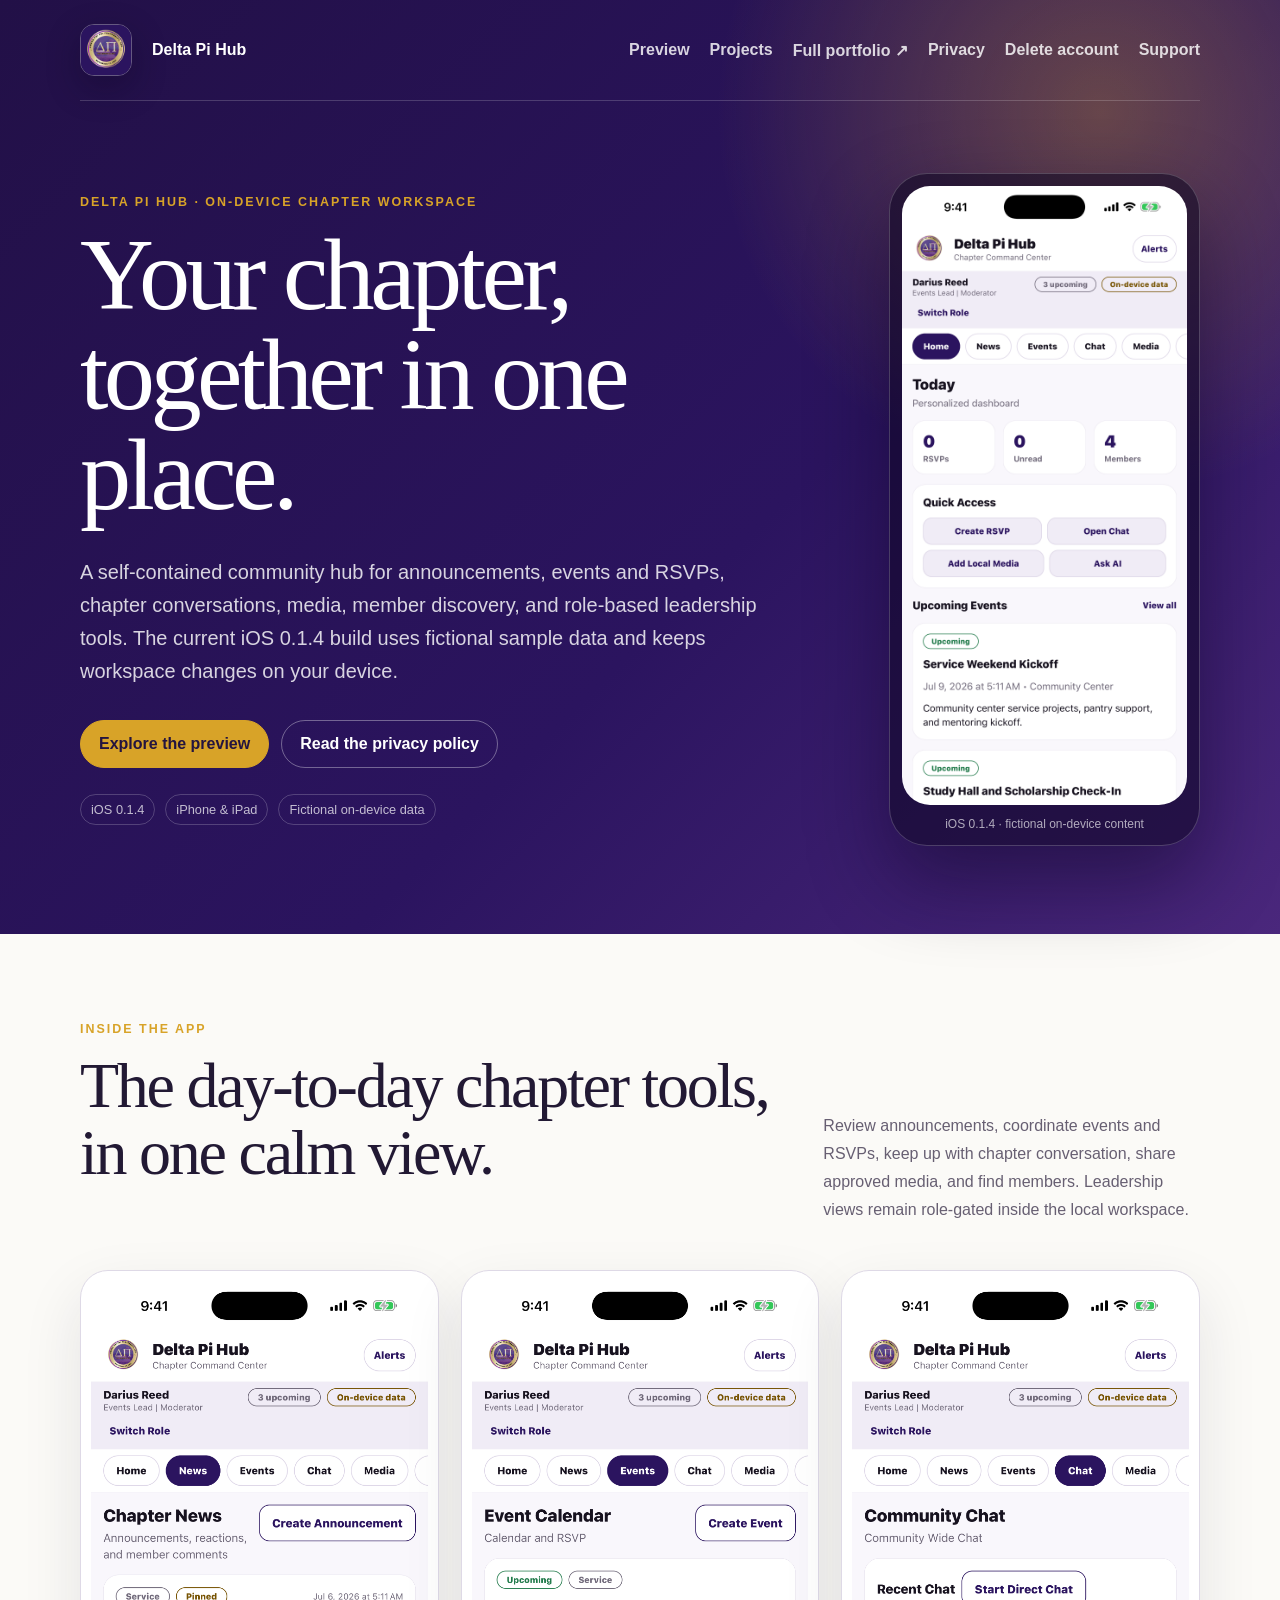
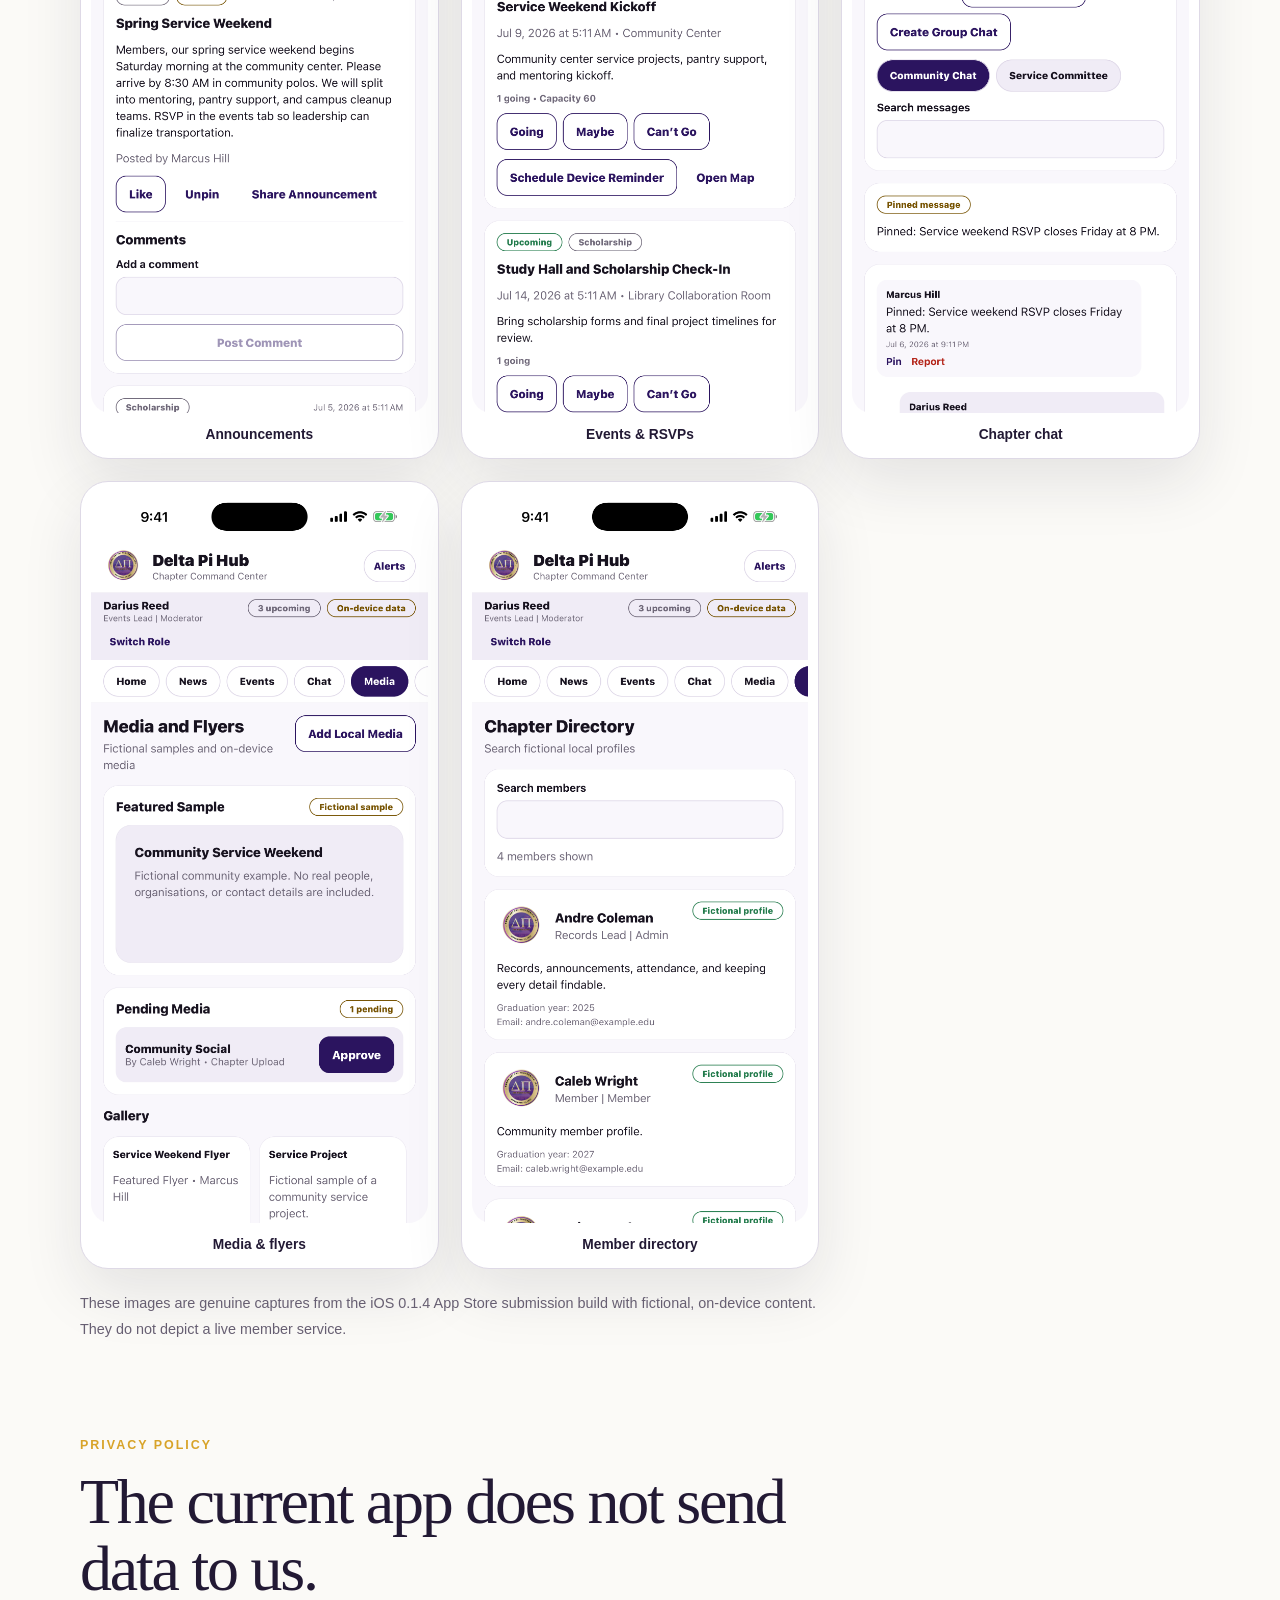
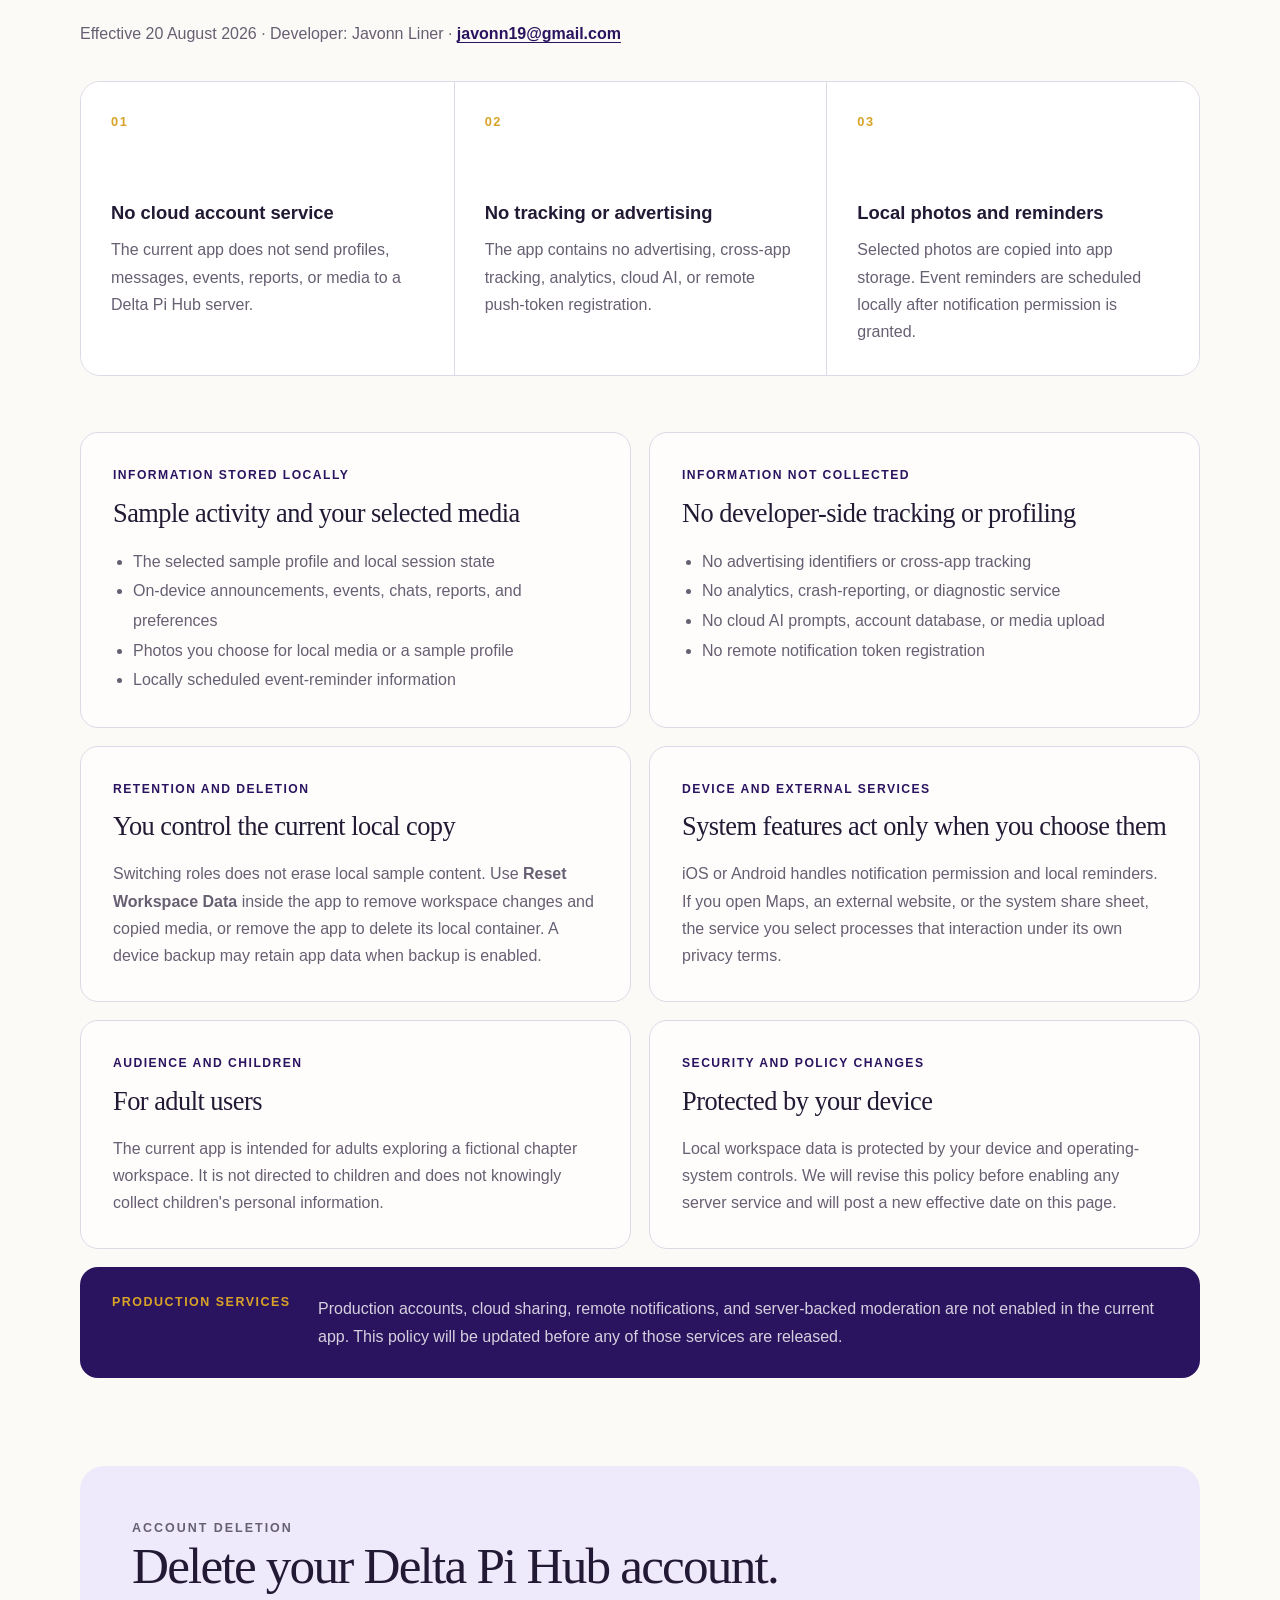
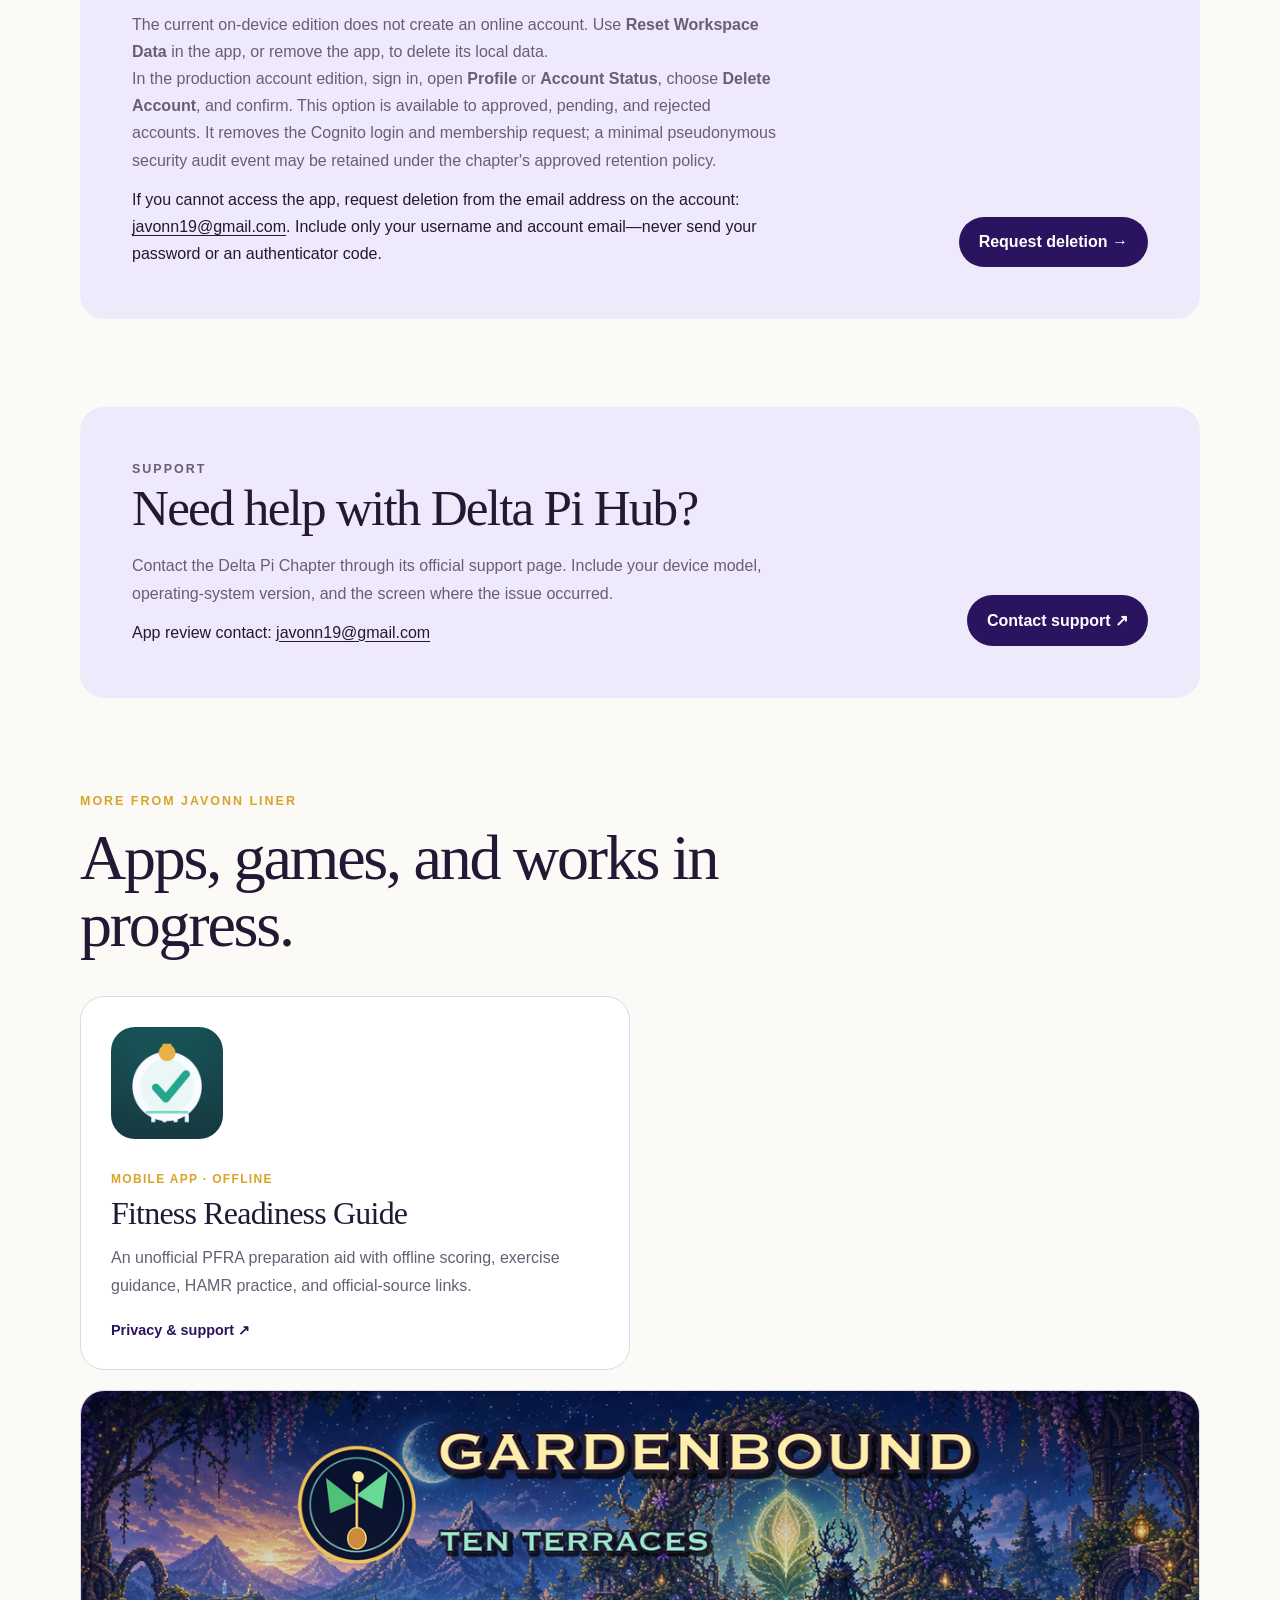
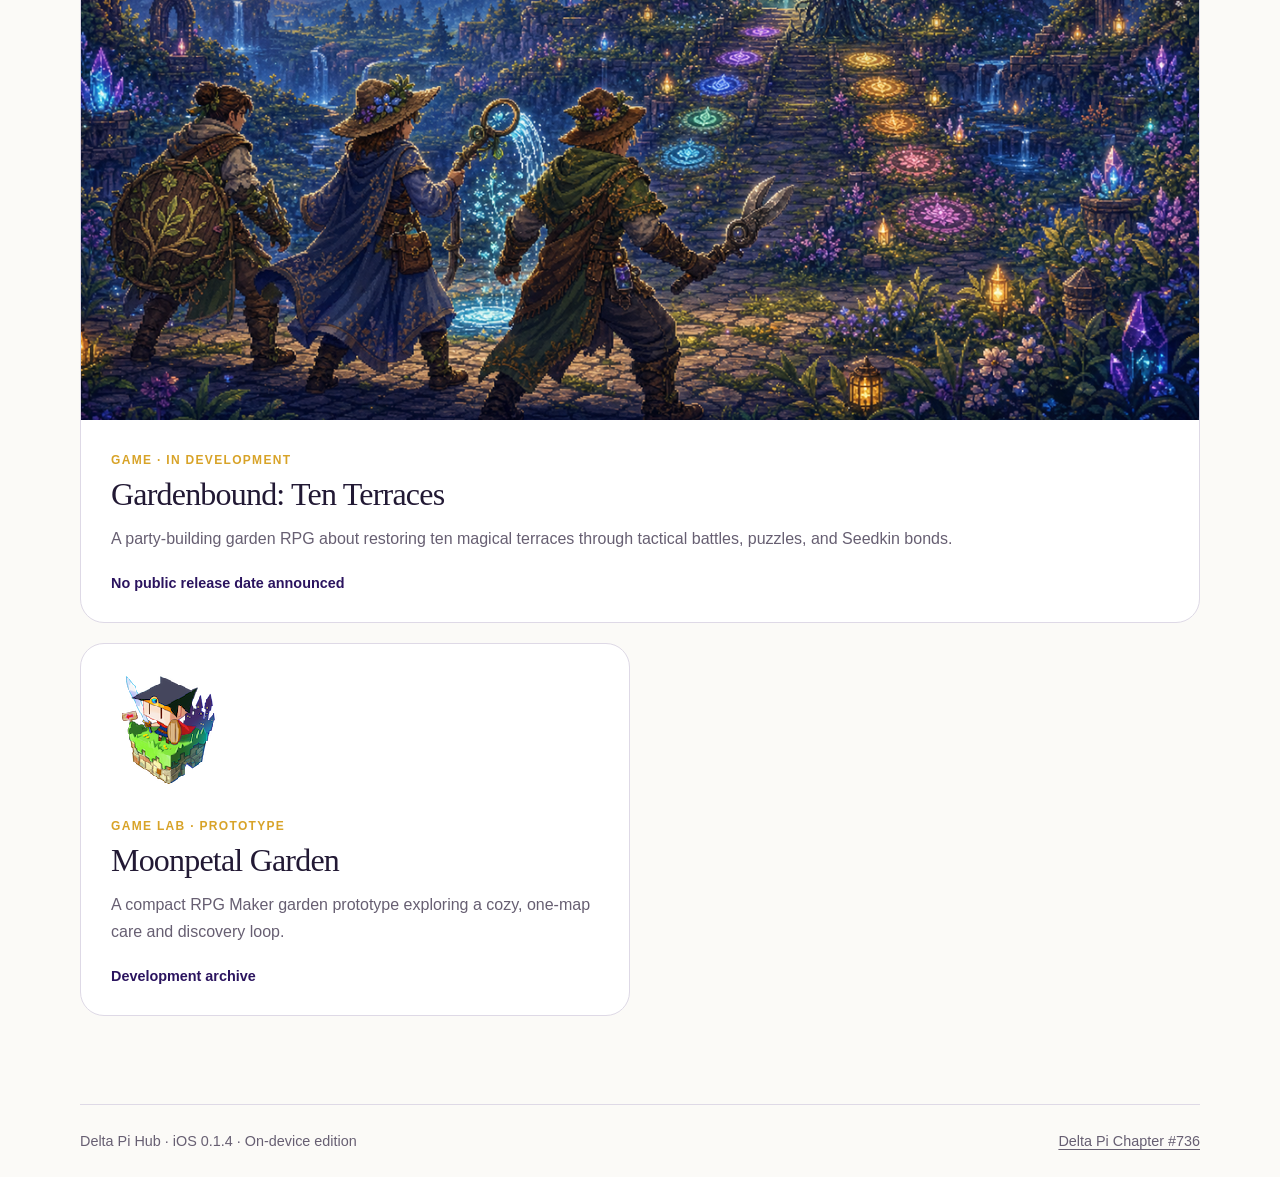
==== commit 68f135a5: "Add Delta Pi account deletion policy" ====
--- a/index.html
+++ b/index.html
@@ -6,9 +6,9 @@
     <meta name="theme-color" content="#2b145f">
     <meta
       name="description"
-      content="Delta Pi Hub app information, iOS screenshots, privacy policy, support, and related projects by Javonn Liner."
+      content="Delta Pi Hub app information, iOS screenshots, privacy policy, account deletion instructions, support, and related projects by Javonn Liner."
     >
-    <title>Delta Pi Hub — App Preview, Privacy &amp; Support</title>
+    <title>Delta Pi Hub — App Preview, Privacy, Account Deletion &amp; Support</title>
     <link rel="icon" href="favicon.png" type="image/png">
     <link rel="apple-touch-icon" href="apple-touch-icon.png">
     <link rel="stylesheet" href="styles.css">
@@ -28,6 +28,7 @@
             <a href="#projects">Projects</a>
             <a href="https://javonn13.github.io/">Full portfolio ↗</a>
             <a href="#privacy">Privacy</a>
+            <a href="#delete-account">Delete account</a>
             <a href="#support">Support</a>
           </div>
         </nav>
@@ -109,7 +110,7 @@
           <p class="section-label">Privacy policy</p>
           <h2 id="privacy-title">The current app does not send data to us.</h2>
           <p class="policy-effective">
-            Effective 7 July 2026 · Developer: Javonn Liner ·
+            Effective 20 August 2026 · Developer: Javonn Liner ·
             <a href="mailto:javonn19@gmail.com">javonn19@gmail.com</a>
           </p>
 
@@ -217,6 +218,37 @@
               This policy will be updated before any of those services are released.
             </p>
           </aside>
+        </section>
+
+        <section class="support-panel" id="delete-account" aria-labelledby="delete-account-title" tabindex="-1">
+          <div>
+            <p class="section-label">Account deletion</p>
+            <h2 id="delete-account-title">Delete your Delta Pi Hub account.</h2>
+            <p>
+              The current on-device edition does not create an online account.
+              Use <strong>Reset Workspace Data</strong> in the app, or remove the
+              app, to delete its local data.
+            </p>
+            <p>
+              In the production account edition, sign in, open
+              <strong>Profile</strong> or <strong>Account Status</strong>, choose
+              <strong>Delete Account</strong>, and confirm. This option is
+              available to approved, pending, and rejected accounts. It removes
+              the Cognito login and membership request; a minimal pseudonymous
+              security audit event may be retained under the chapter&apos;s approved
+              retention policy.
+            </p>
+            <p class="support-email">
+              If you cannot access the app, request deletion from the email
+              address on the account:
+              <a href="mailto:javonn19@gmail.com?subject=Delta%20Pi%20Hub%20account%20deletion%20request">javonn19@gmail.com</a>.
+              Include only your username and account email—never send your
+              password or an authenticator code.
+            </p>
+          </div>
+          <a class="primary-link" href="mailto:javonn19@gmail.com?subject=Delta%20Pi%20Hub%20account%20deletion%20request">
+            Request deletion <span aria-hidden="true">→</span>
+          </a>
         </section>
 
         <section class="support-panel" id="support" aria-labelledby="support-title" tabindex="-1">
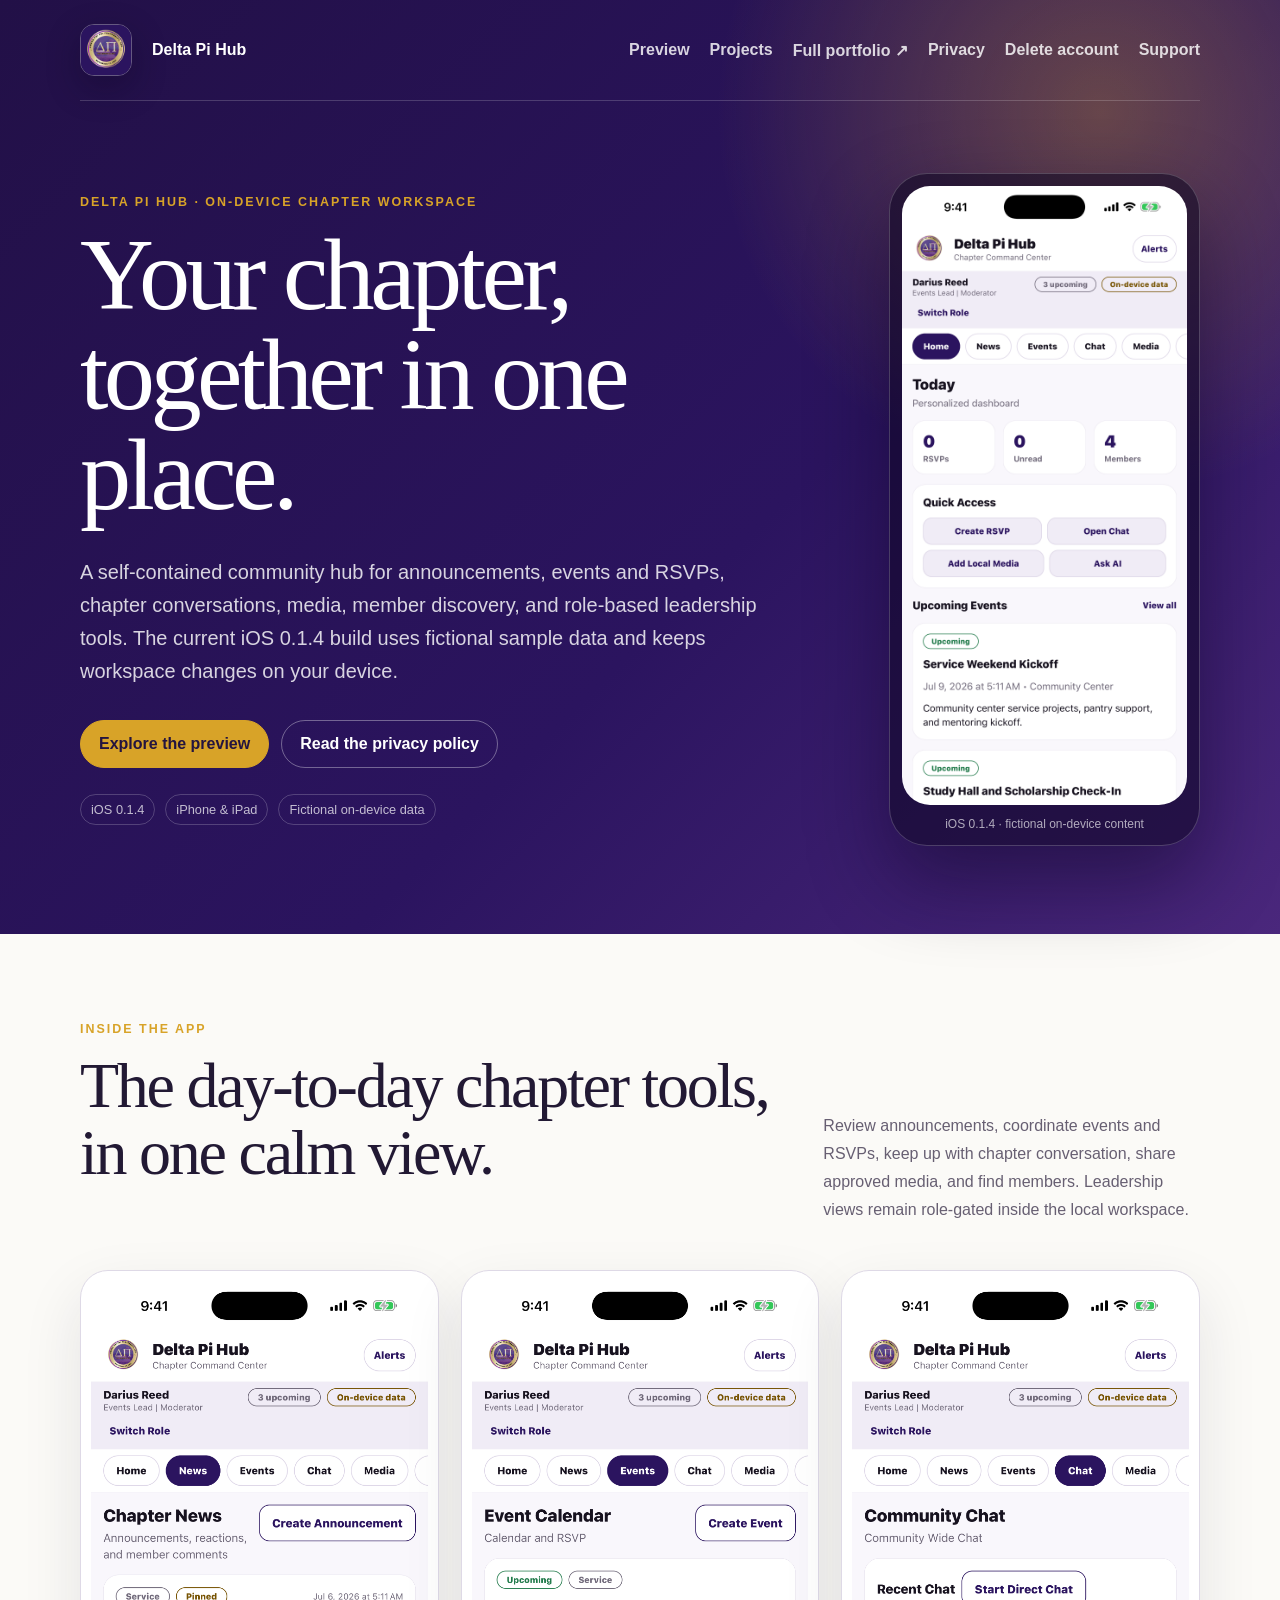
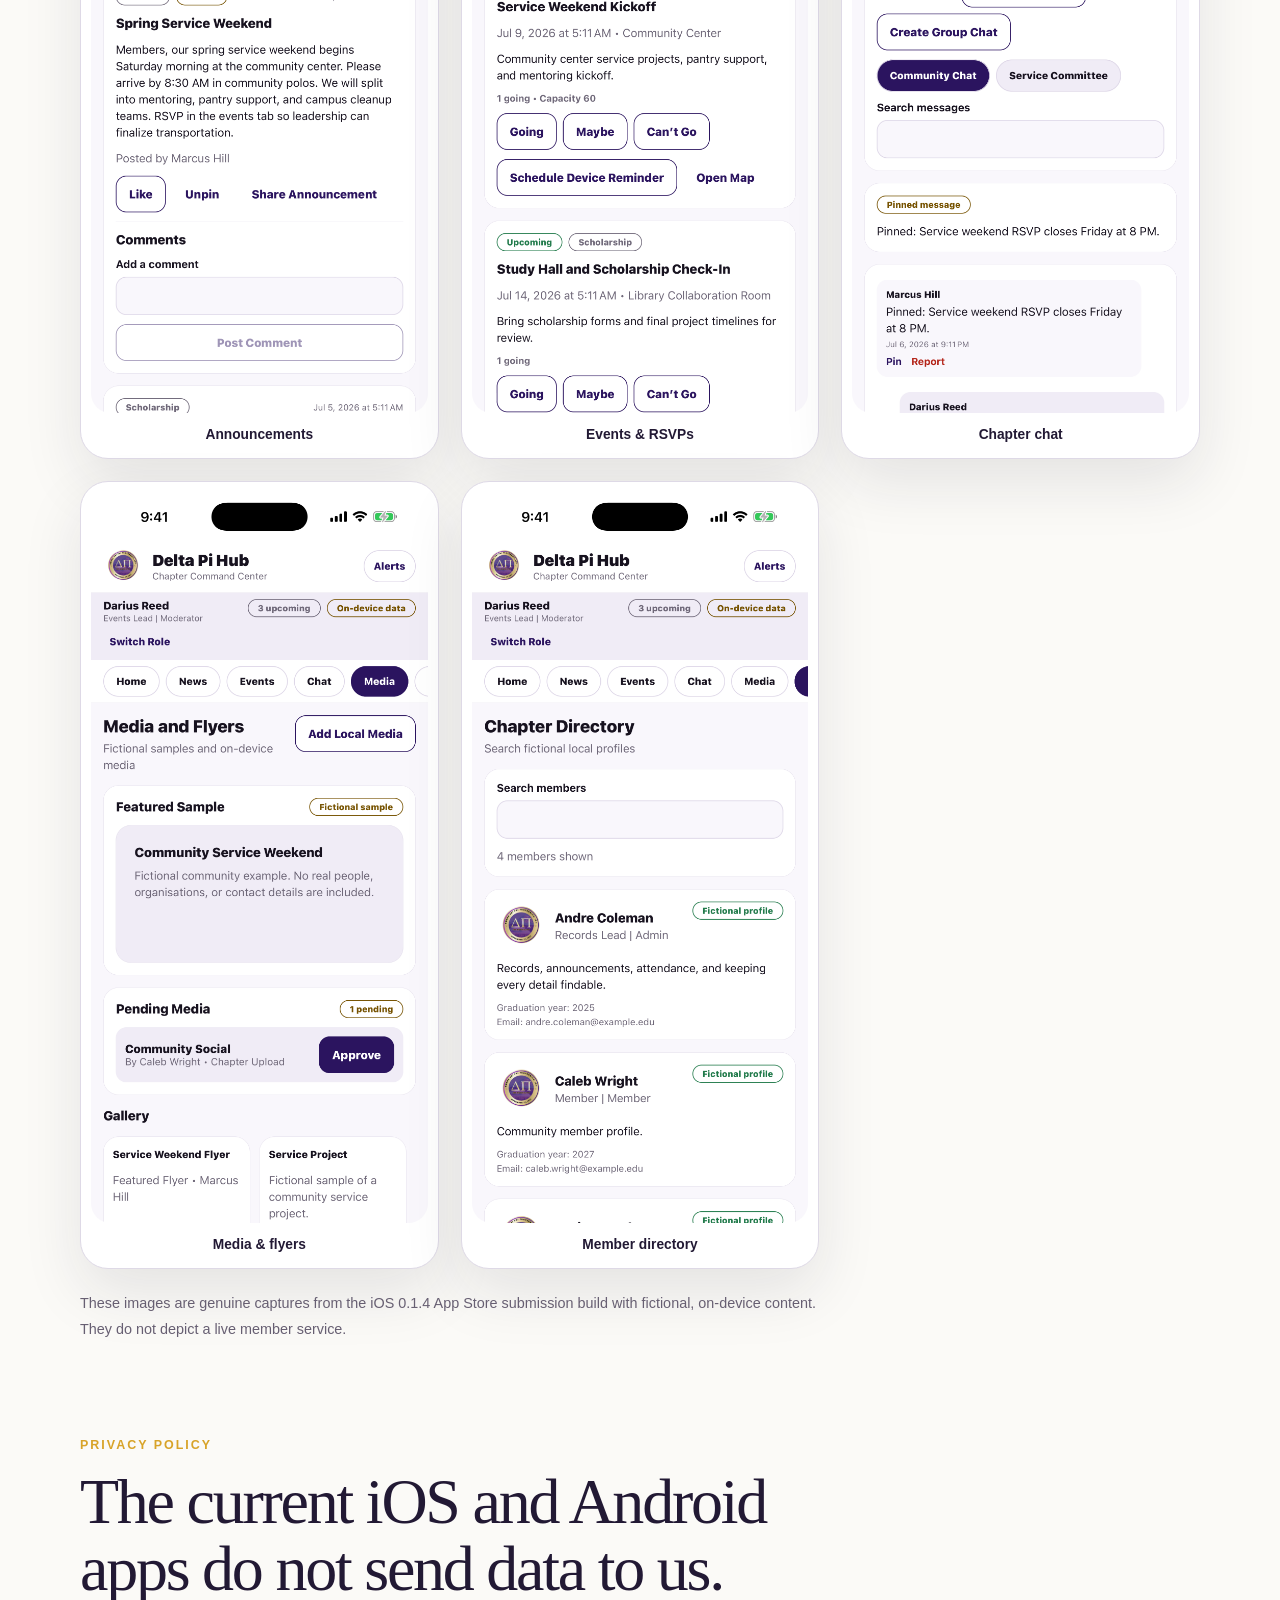
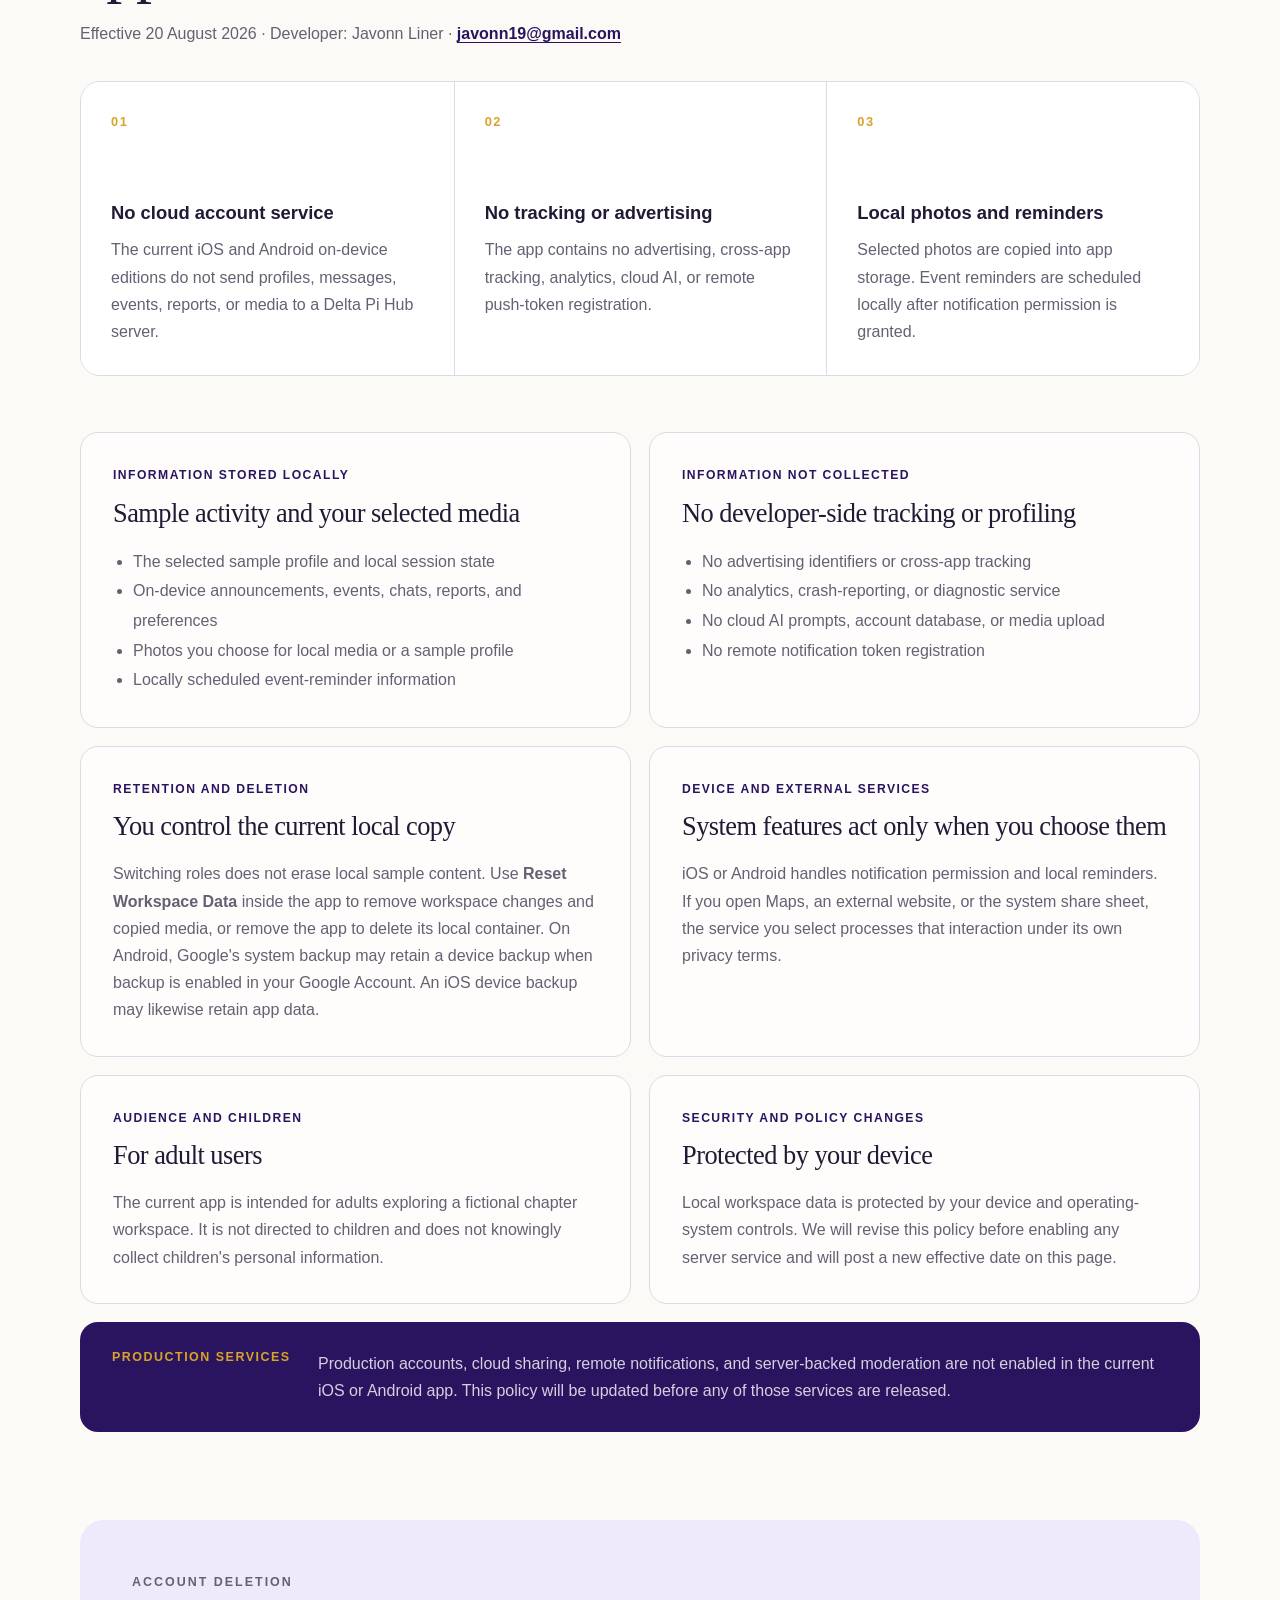
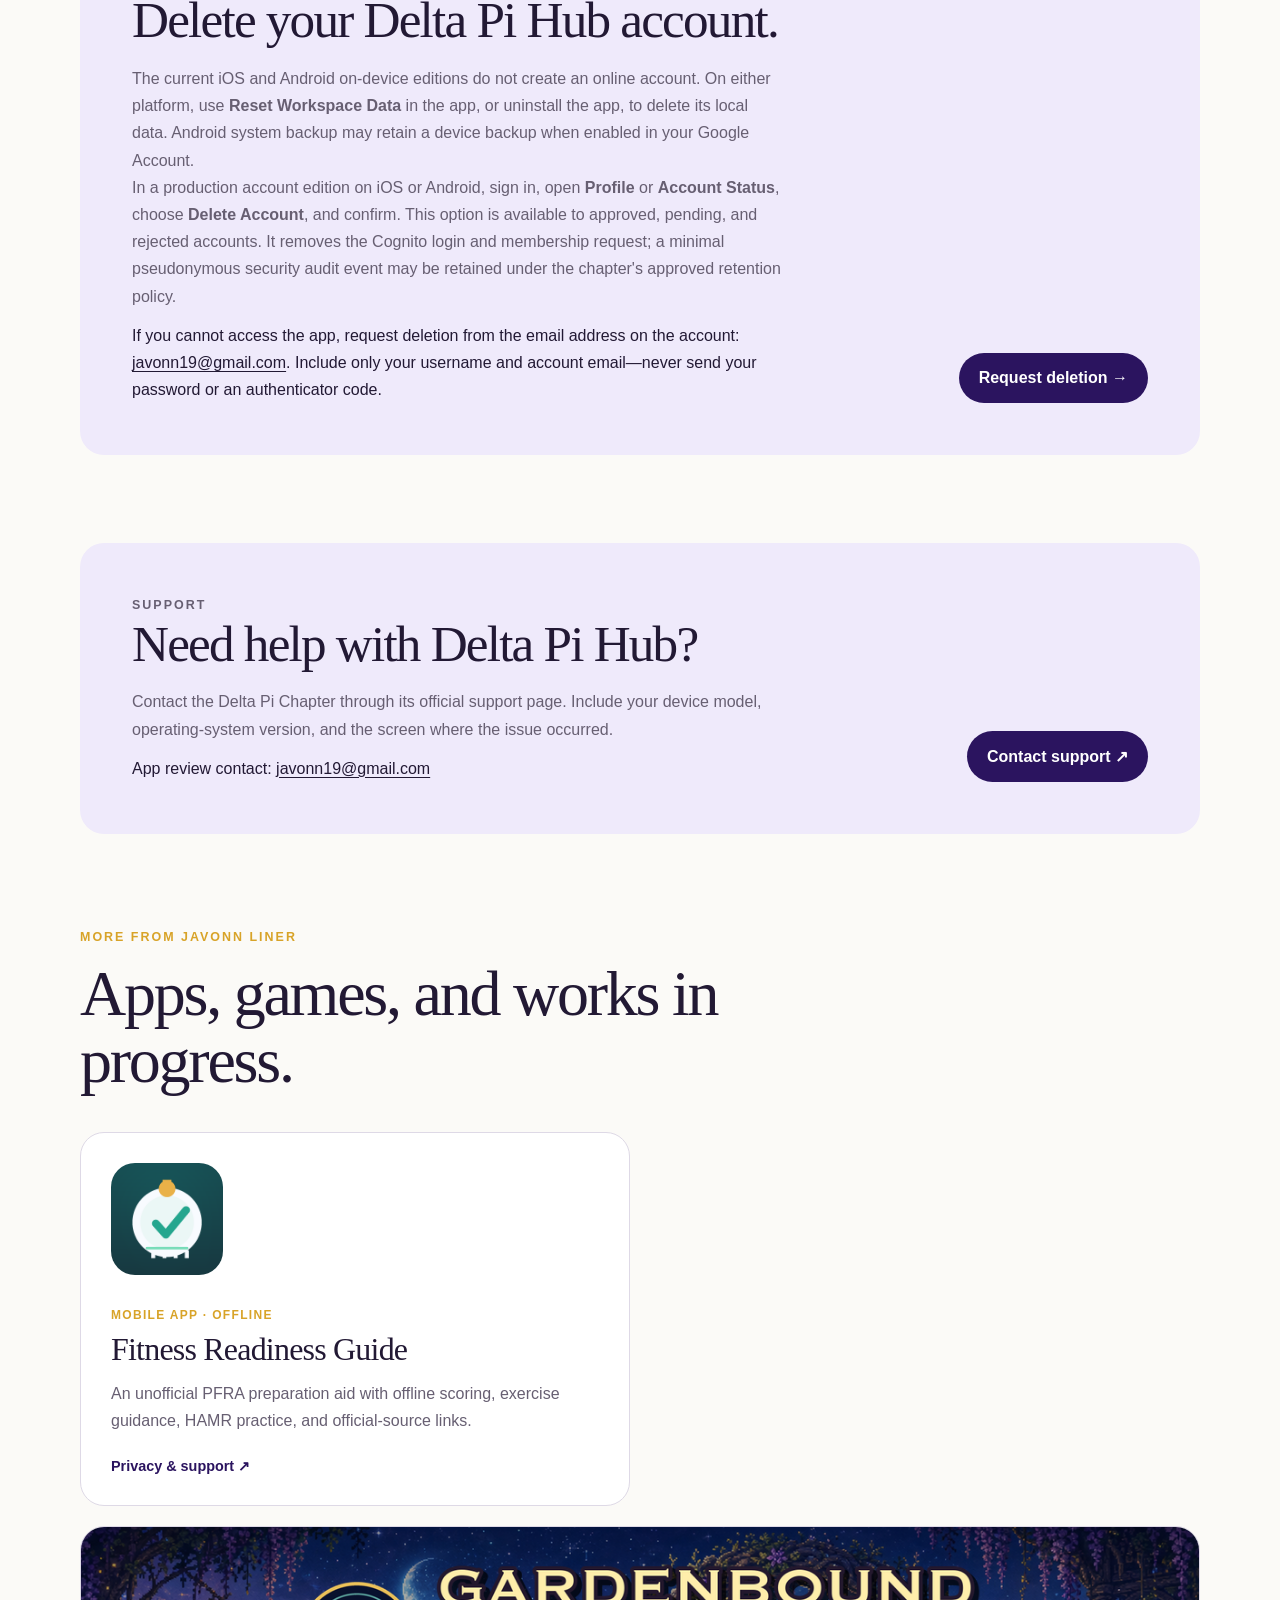
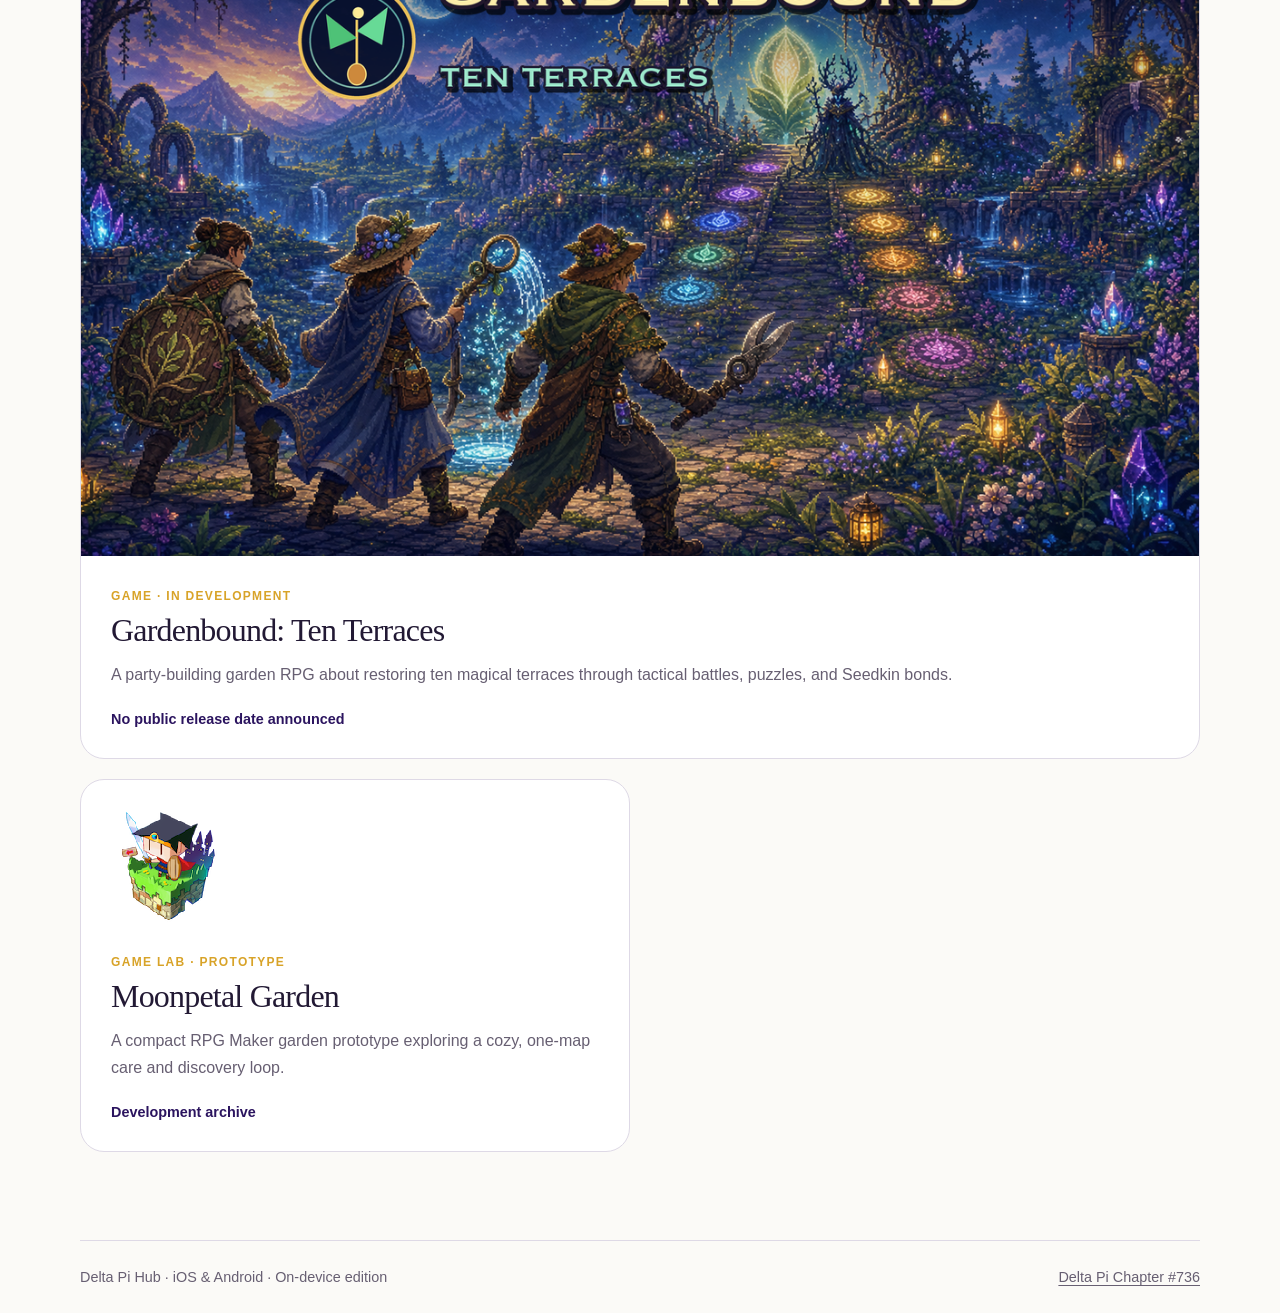
==== commit 57754899: "Cover Android in account deletion policy" ====
--- a/index.html
+++ b/index.html
@@ -6,7 +6,7 @@
     <meta name="theme-color" content="#2b145f">
     <meta
       name="description"
-      content="Delta Pi Hub app information, iOS screenshots, privacy policy, account deletion instructions, support, and related projects by Javonn Liner."
+      content="Delta Pi Hub app information, iOS and Android privacy policy, account deletion instructions, support, and related projects by Javonn Liner."
     >
     <title>Delta Pi Hub — App Preview, Privacy, Account Deletion &amp; Support</title>
     <link rel="icon" href="favicon.png" type="image/png">
@@ -108,7 +108,7 @@
 
         <section id="privacy" aria-labelledby="privacy-title" tabindex="-1">
           <p class="section-label">Privacy policy</p>
-          <h2 id="privacy-title">The current app does not send data to us.</h2>
+          <h2 id="privacy-title">The current iOS and Android apps do not send data to us.</h2>
           <p class="policy-effective">
             Effective 20 August 2026 · Developer: Javonn Liner ·
             <a href="mailto:javonn19@gmail.com">javonn19@gmail.com</a>
@@ -119,8 +119,9 @@
               <span class="card-number" aria-hidden="true">01</span>
               <h3>No cloud account service</h3>
               <p>
-                The current app does not send profiles, messages,
-                events, reports, or media to a Delta Pi Hub server.
+                The current iOS and Android on-device editions do not send
+                profiles, messages, events, reports, or media to a Delta Pi Hub
+                server.
               </p>
             </article>
 
@@ -173,8 +174,9 @@
                 Switching roles does not erase local sample content. Use
                 <strong>Reset Workspace Data</strong> inside the app to remove
                 workspace changes and copied media, or remove the app to delete
-                its local container. A device backup may retain app data when
-                backup is enabled.
+                its local container. On Android, Google&apos;s system backup may
+                retain a device backup when backup is enabled in your Google
+                Account. An iOS device backup may likewise retain app data.
               </p>
             </article>
 
@@ -214,7 +216,8 @@
             <span>Production services</span>
             <p>
               Production accounts, cloud sharing, remote notifications, and
-              server-backed moderation are not enabled in the current app.
+              server-backed moderation are not enabled in the current iOS or
+              Android app.
               This policy will be updated before any of those services are released.
             </p>
           </aside>
@@ -225,12 +228,14 @@
             <p class="section-label">Account deletion</p>
             <h2 id="delete-account-title">Delete your Delta Pi Hub account.</h2>
             <p>
-              The current on-device edition does not create an online account.
-              Use <strong>Reset Workspace Data</strong> in the app, or remove the
-              app, to delete its local data.
+              The current iOS and Android on-device editions do not create an
+              online account. On either platform, use
+              <strong>Reset Workspace Data</strong> in the app, or uninstall the
+              app, to delete its local data. Android system backup may retain a
+              device backup when enabled in your Google Account.
             </p>
             <p>
-              In the production account edition, sign in, open
+              In a production account edition on iOS or Android, sign in, open
               <strong>Profile</strong> or <strong>Account Status</strong>, choose
               <strong>Delete Account</strong>, and confirm. This option is
               available to approved, pending, and rejected accounts. It removes
@@ -320,7 +325,7 @@
     </main>
 
     <footer>
-      <span>Delta Pi Hub · iOS 0.1.4 · On-device edition</span>
+      <span>Delta Pi Hub · iOS &amp; Android · On-device edition</span>
       <a href="https://deltapi736.org/">Delta Pi Chapter #736</a>
     </footer>
   </body>
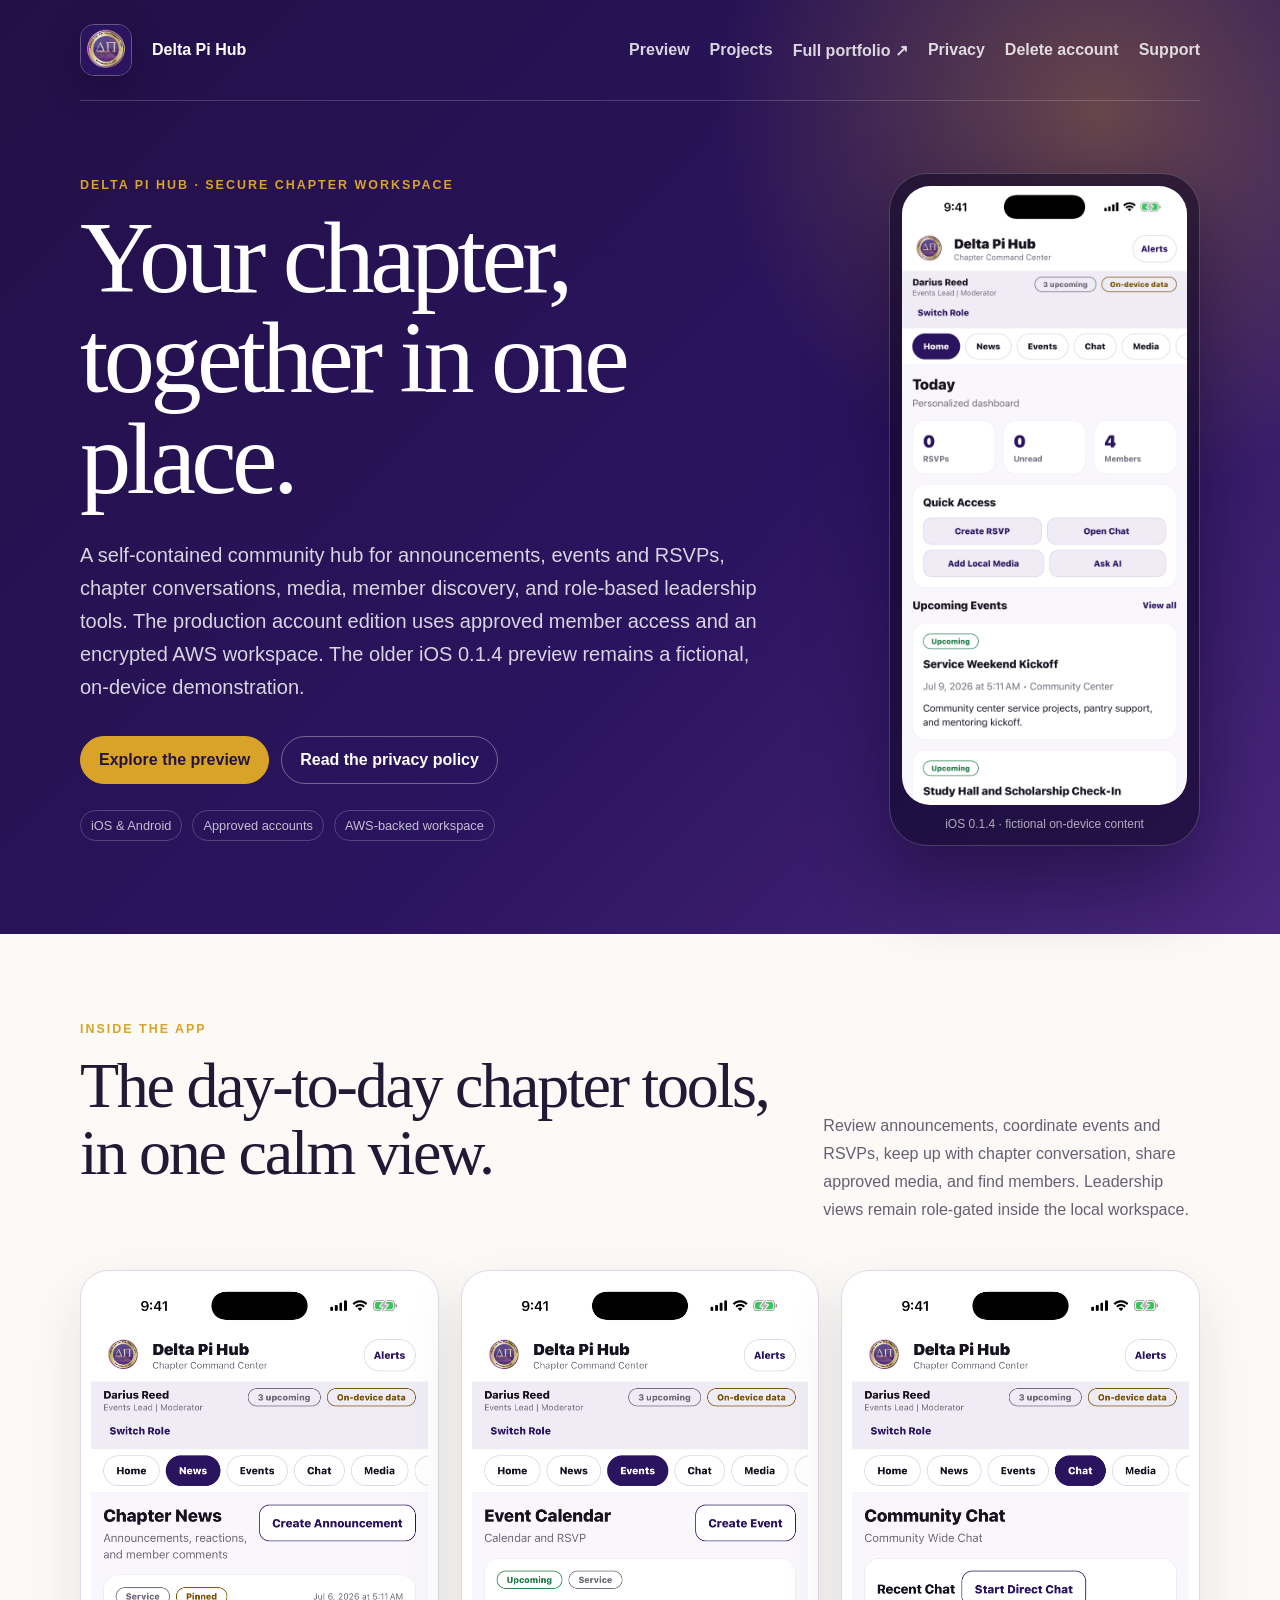
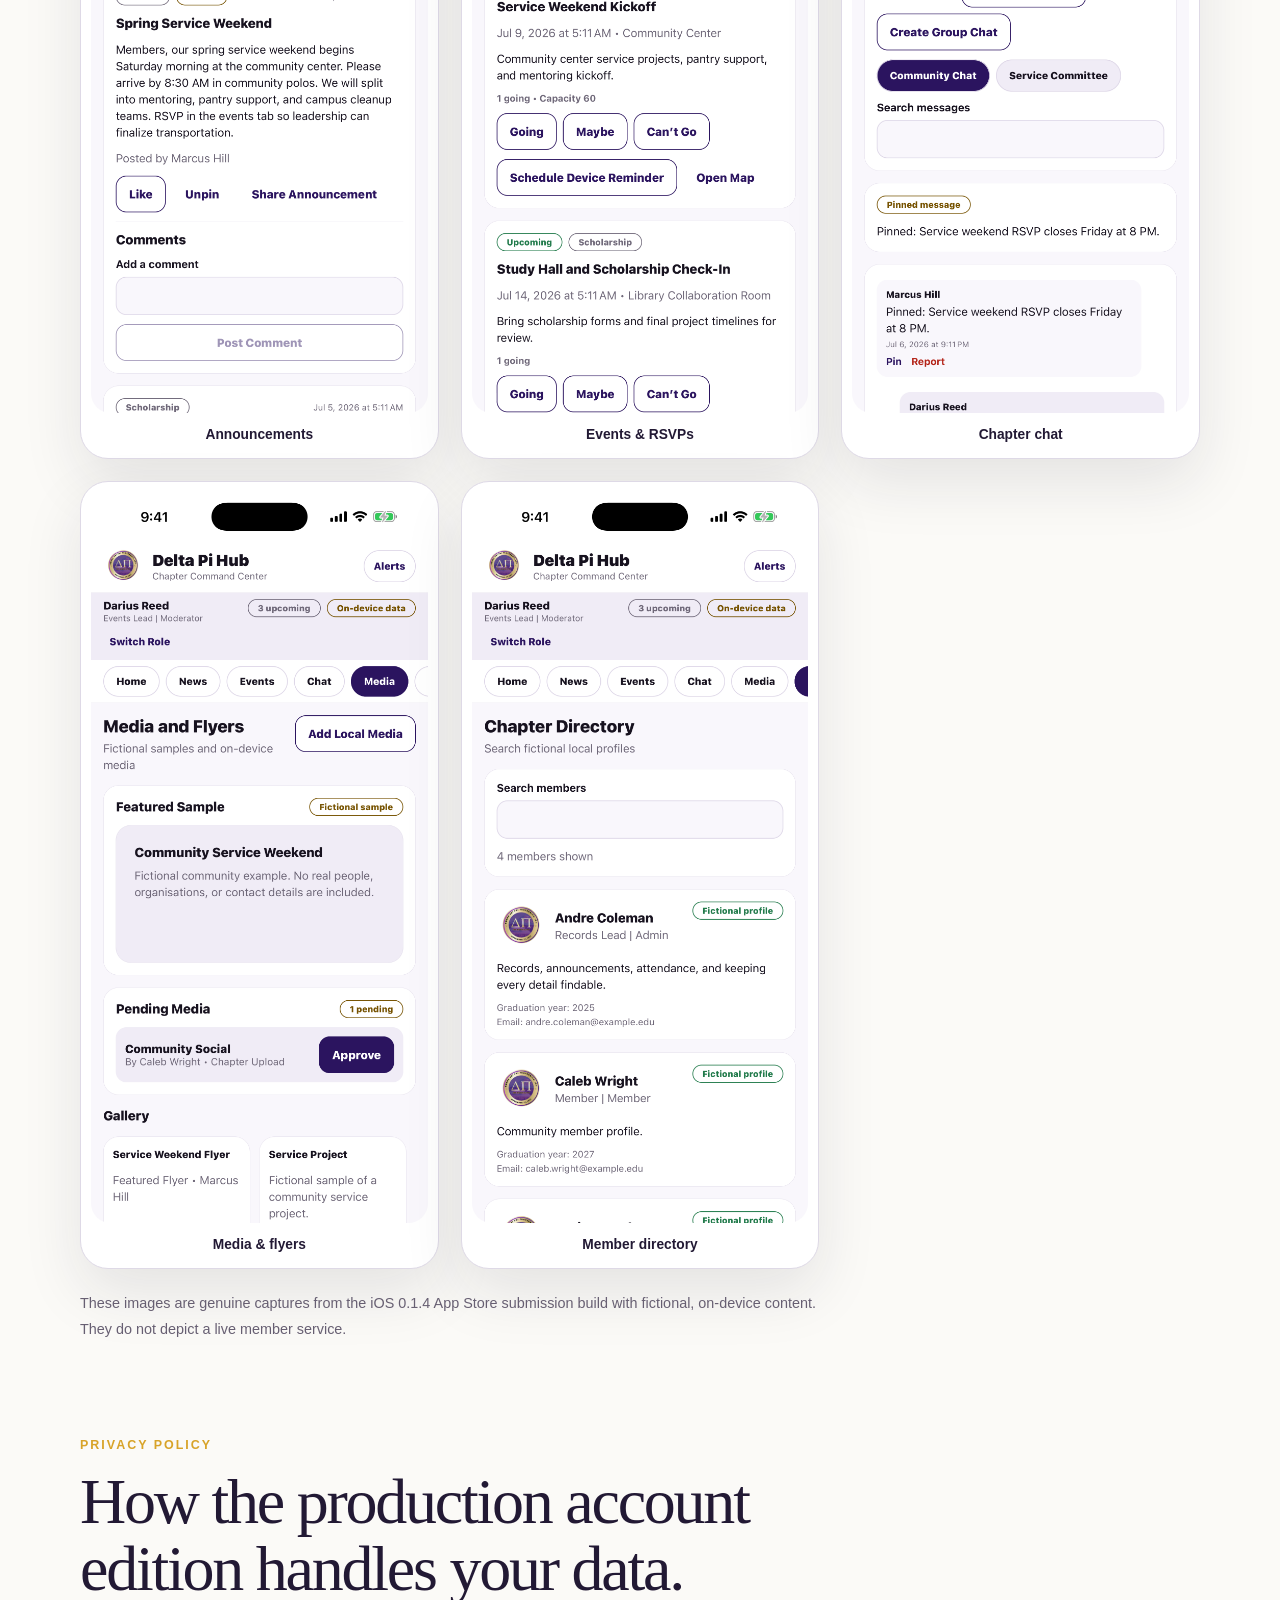
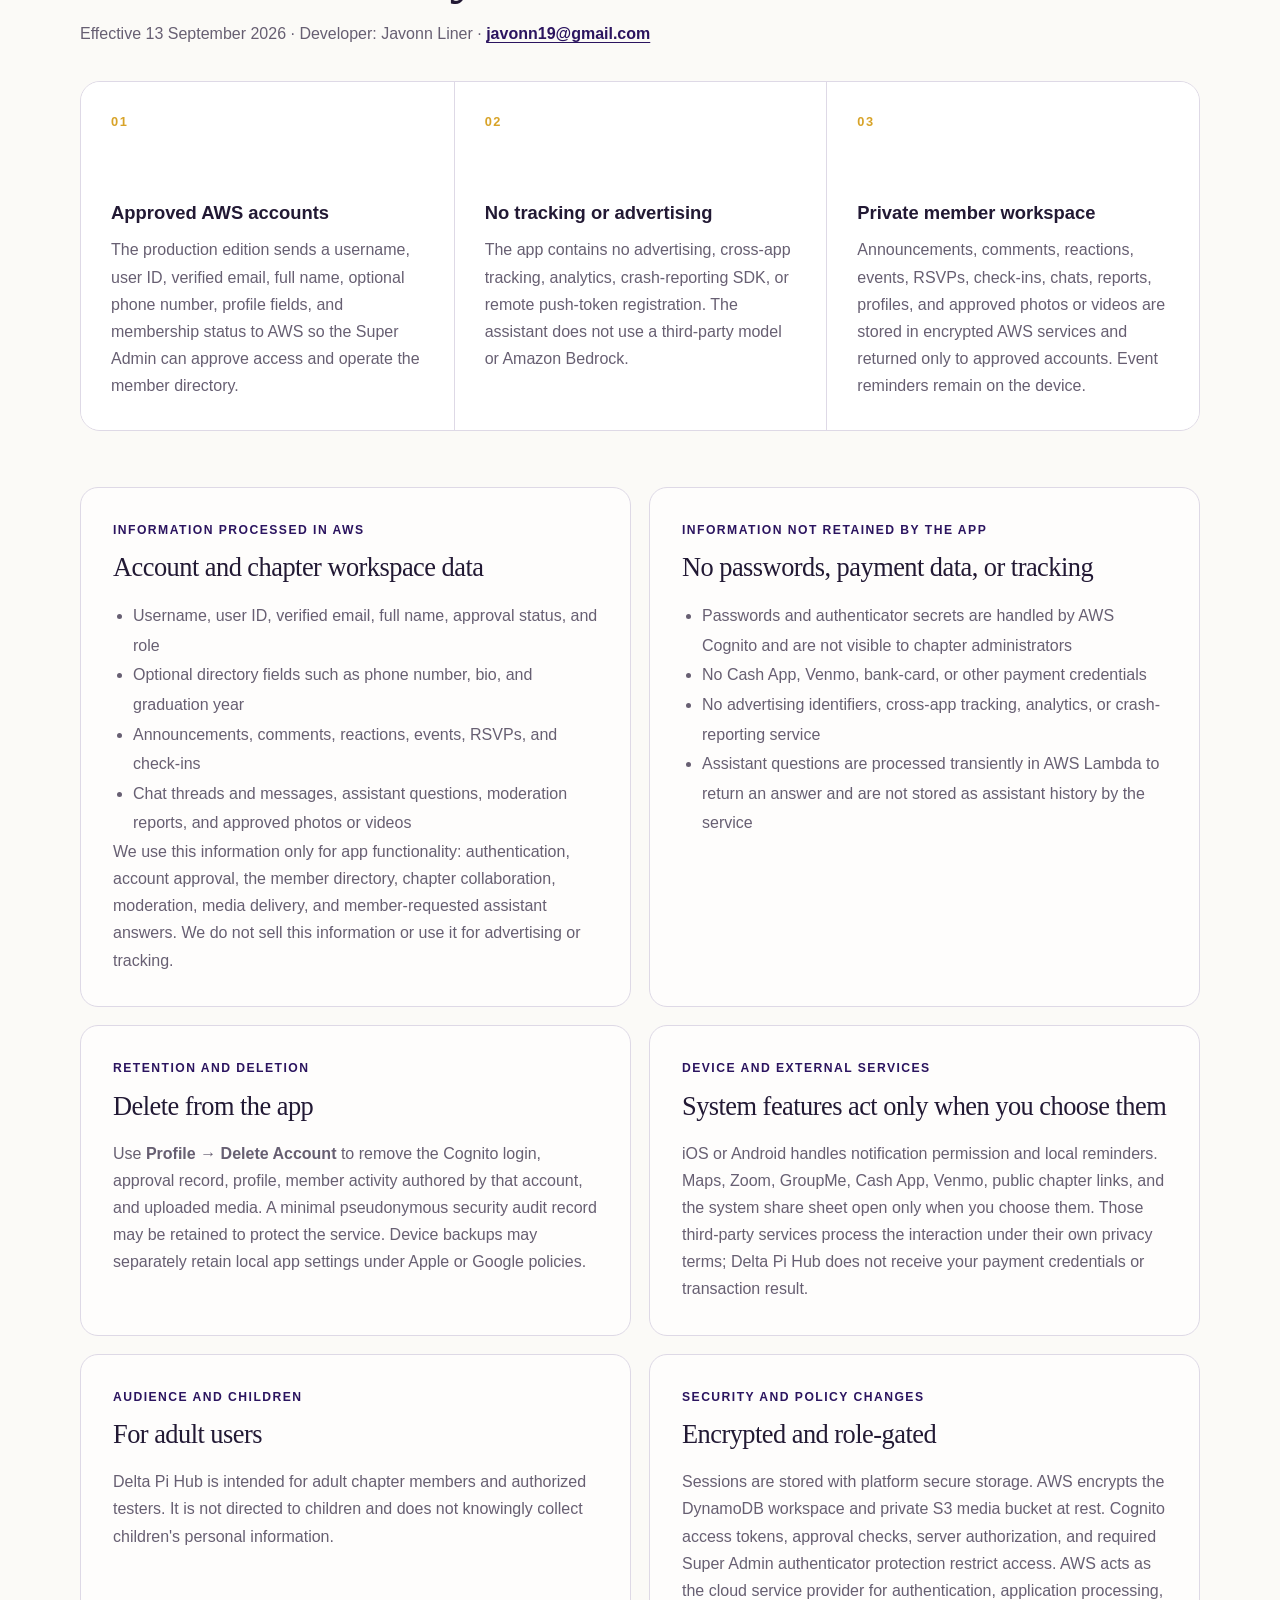
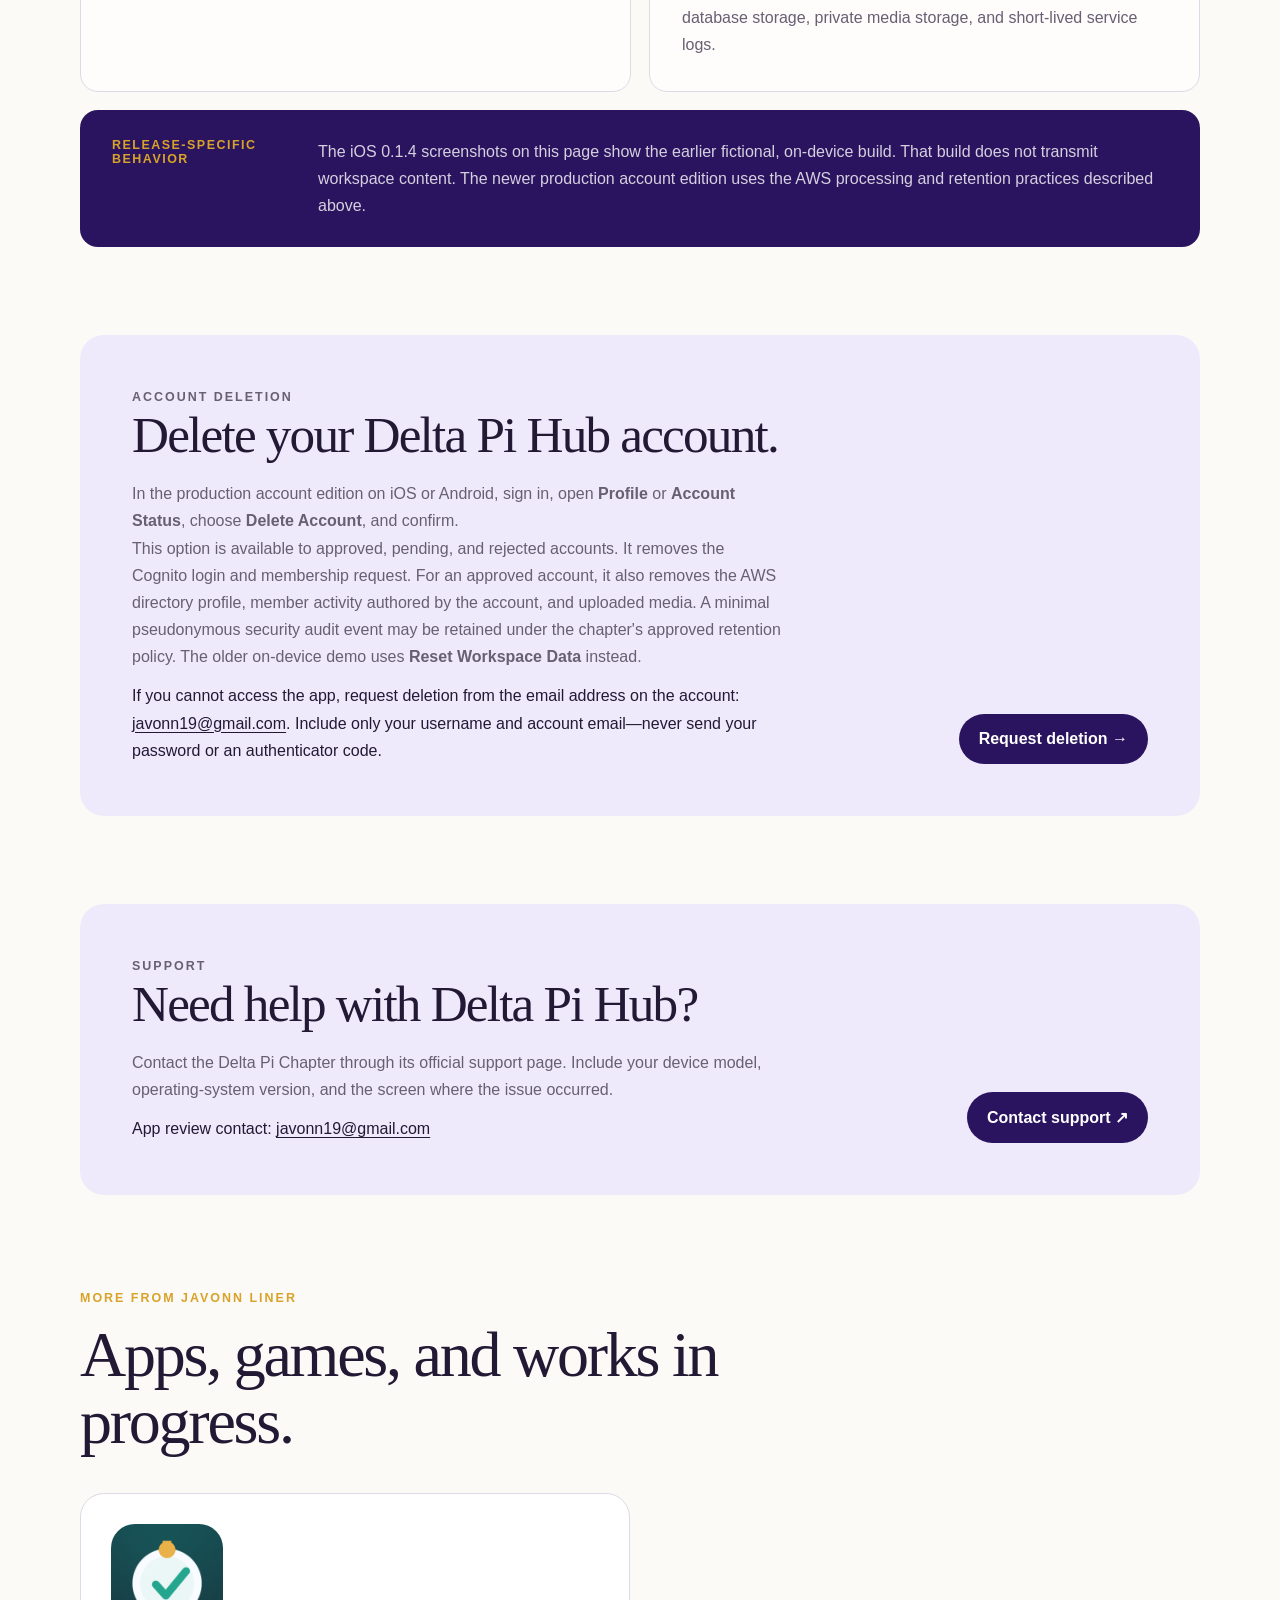
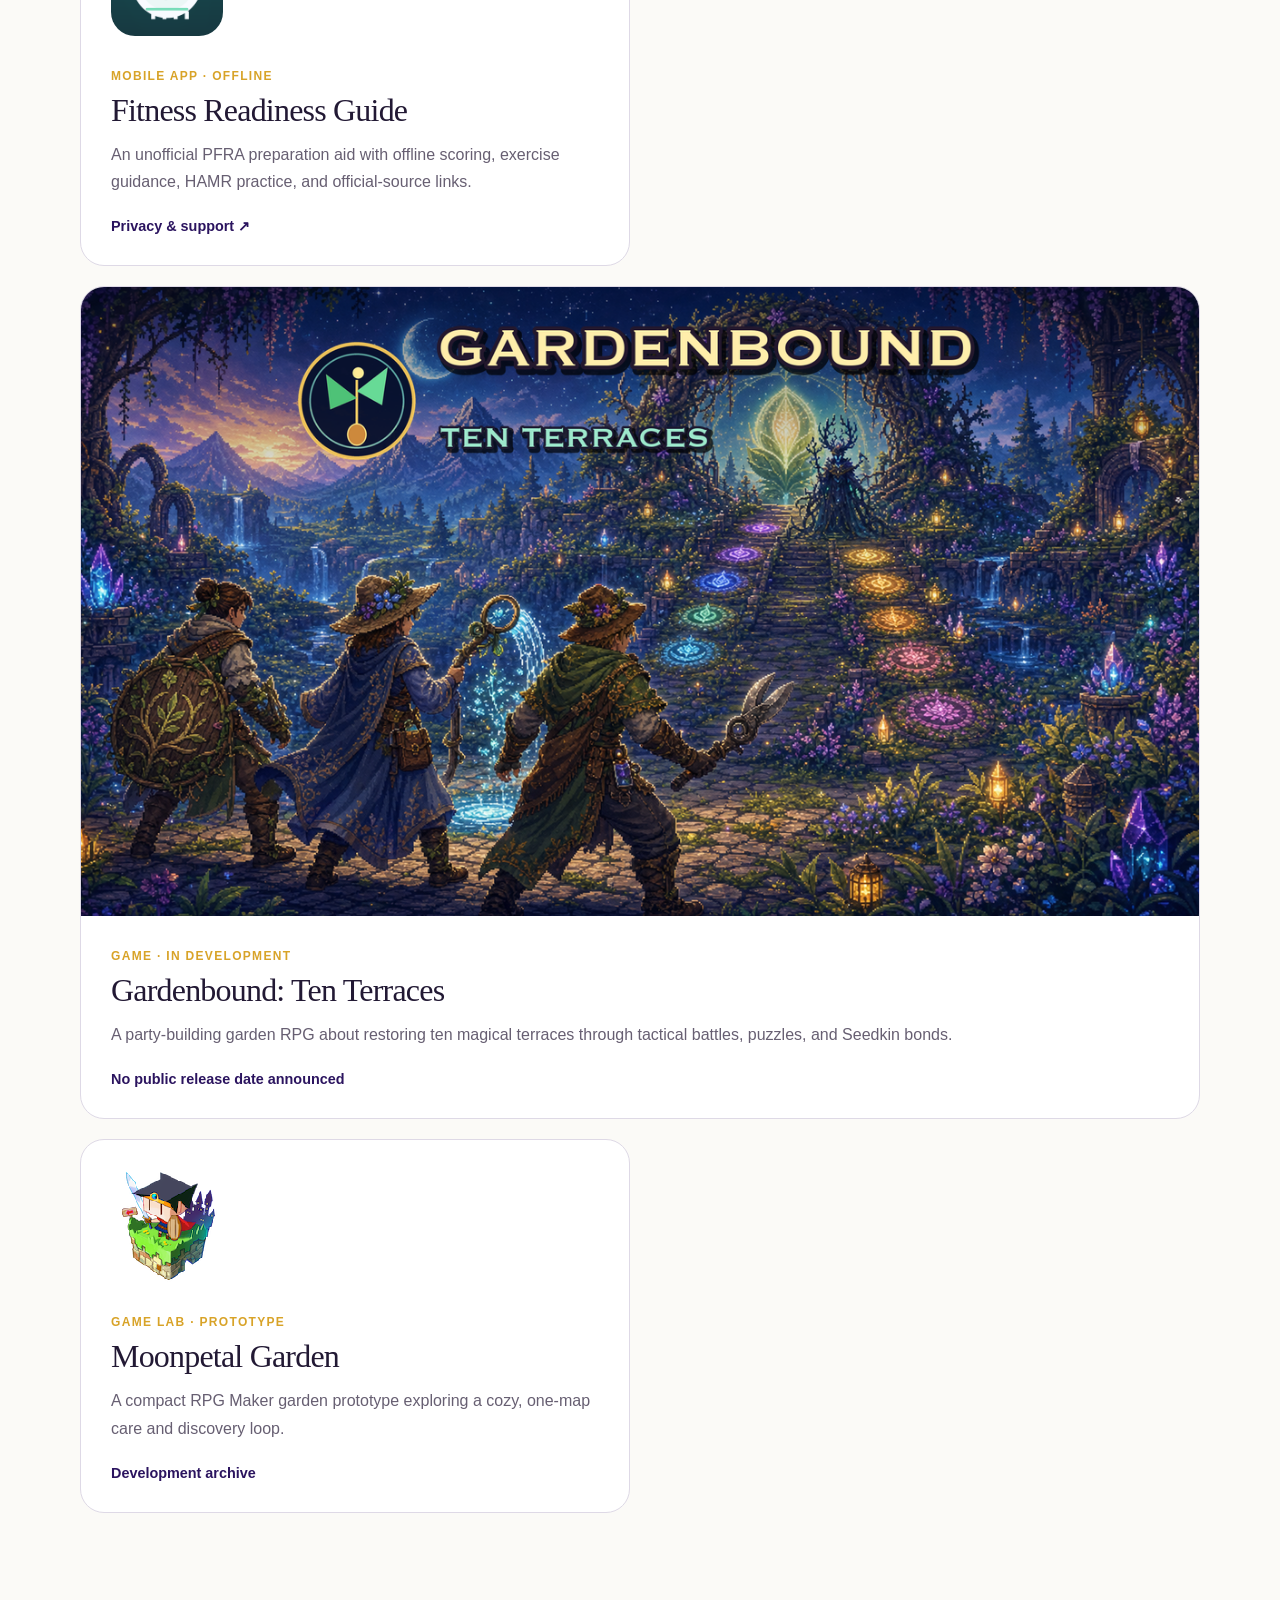
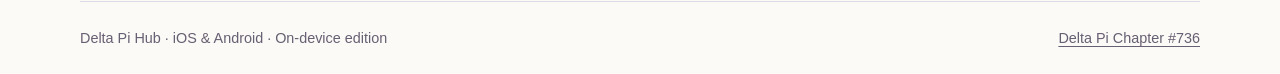
==== commit 3e034598: "Update privacy policy for AWS production app" ====
--- a/index.html
+++ b/index.html
@@ -36,22 +36,23 @@
         <section class="hero-copy" id="top" aria-labelledby="page-title">
           <div class="hero-copy-grid">
             <div>
-              <p class="eyebrow">Delta Pi Hub · On-device chapter workspace</p>
+              <p class="eyebrow">Delta Pi Hub · Secure chapter workspace</p>
               <h1 id="page-title">Your chapter, together in one place.</h1>
               <p class="intro">
                 A self-contained community hub for announcements, events and
                 RSVPs, chapter conversations, media, member discovery, and
-                role-based leadership tools. The current iOS 0.1.4 build uses
-                fictional sample data and keeps workspace changes on your device.
+                role-based leadership tools. The production account edition uses
+                approved member access and an encrypted AWS workspace. The older
+                iOS 0.1.4 preview remains a fictional, on-device demonstration.
               </p>
               <div class="hero-actions">
                 <a class="hero-primary" href="#gallery">Explore the preview</a>
                 <a class="hero-secondary" href="#privacy">Read the privacy policy</a>
               </div>
               <div class="status-row" aria-label="Current app status">
-                <span>iOS 0.1.4</span>
-                <span>iPhone &amp; iPad</span>
-                <span>Fictional on-device data</span>
+                <span>iOS &amp; Android</span>
+                <span>Approved accounts</span>
+                <span>AWS-backed workspace</span>
               </div>
             </div>
             <figure class="hero-device" id="gallery">
@@ -108,20 +109,21 @@
 
         <section id="privacy" aria-labelledby="privacy-title" tabindex="-1">
           <p class="section-label">Privacy policy</p>
-          <h2 id="privacy-title">The current iOS and Android apps do not send data to us.</h2>
+          <h2 id="privacy-title">How the production account edition handles your data.</h2>
           <p class="policy-effective">
-            Effective 20 August 2026 · Developer: Javonn Liner ·
+            Effective 13 September 2026 · Developer: Javonn Liner ·
             <a href="mailto:javonn19@gmail.com">javonn19@gmail.com</a>
           </p>
 
           <div class="card-grid">
             <article class="info-card">
               <span class="card-number" aria-hidden="true">01</span>
-              <h3>No cloud account service</h3>
-              <p>
-                The current iOS and Android on-device editions do not send
-                profiles, messages, events, reports, or media to a Delta Pi Hub
-                server.
+              <h3>Approved AWS accounts</h3>
+              <p>
+                The production edition sends a username, user ID, verified email,
+                full name, optional phone number, profile fields, and membership
+                status to AWS so the Super Admin can approve access and operate the
+                member directory.
               </p>
             </article>
 
@@ -130,53 +132,61 @@
               <h3>No tracking or advertising</h3>
               <p>
                 The app contains no advertising, cross-app tracking, analytics,
-                cloud AI, or remote push-token registration.
+                crash-reporting SDK, or remote push-token registration. The
+                assistant does not use a third-party model or Amazon Bedrock.
               </p>
             </article>
 
             <article class="info-card">
               <span class="card-number" aria-hidden="true">03</span>
-              <h3>Local photos and reminders</h3>
-              <p>
-                Selected photos are copied into app storage. Event reminders are
-                scheduled locally after notification permission is granted.
+              <h3>Private member workspace</h3>
+              <p>
+                Announcements, comments, reactions, events, RSVPs, check-ins, chats,
+                reports, profiles, and approved photos or videos are stored in
+                encrypted AWS services and returned only to approved accounts.
+                Event reminders remain on the device.
               </p>
             </article>
           </div>
 
           <div class="policy-details">
             <article>
-              <p class="detail-kicker">Information stored locally</p>
-              <h3>Sample activity and your selected media</h3>
+              <p class="detail-kicker">Information processed in AWS</p>
+              <h3>Account and chapter workspace data</h3>
               <ul>
-                <li>The selected sample profile and local session state</li>
-                <li>On-device announcements, events, chats, reports, and preferences</li>
-                <li>Photos you choose for local media or a sample profile</li>
-                <li>Locally scheduled event-reminder information</li>
+                <li>Username, user ID, verified email, full name, approval status, and role</li>
+                <li>Optional directory fields such as phone number, bio, and graduation year</li>
+                <li>Announcements, comments, reactions, events, RSVPs, and check-ins</li>
+                <li>Chat threads and messages, assistant questions, moderation reports, and approved photos or videos</li>
               </ul>
-            </article>
-
-            <article>
-              <p class="detail-kicker">Information not collected</p>
-              <h3>No developer-side tracking or profiling</h3>
+              <p>
+                We use this information only for app functionality: authentication,
+                account approval, the member directory, chapter collaboration,
+                moderation, media delivery, and member-requested assistant answers.
+                We do not sell this information or use it for advertising or tracking.
+              </p>
+            </article>
+
+            <article>
+              <p class="detail-kicker">Information not retained by the app</p>
+              <h3>No passwords, payment data, or tracking</h3>
               <ul>
-                <li>No advertising identifiers or cross-app tracking</li>
-                <li>No analytics, crash-reporting, or diagnostic service</li>
-                <li>No cloud AI prompts, account database, or media upload</li>
-                <li>No remote notification token registration</li>
+                <li>Passwords and authenticator secrets are handled by AWS Cognito and are not visible to chapter administrators</li>
+                <li>No Cash App, Venmo, bank-card, or other payment credentials</li>
+                <li>No advertising identifiers, cross-app tracking, analytics, or crash-reporting service</li>
+                <li>Assistant questions are processed transiently in AWS Lambda to return an answer and are not stored as assistant history by the service</li>
               </ul>
             </article>
 
             <article>
               <p class="detail-kicker">Retention and deletion</p>
-              <h3>You control the current local copy</h3>
-              <p>
-                Switching roles does not erase local sample content. Use
-                <strong>Reset Workspace Data</strong> inside the app to remove
-                workspace changes and copied media, or remove the app to delete
-                its local container. On Android, Google&apos;s system backup may
-                retain a device backup when backup is enabled in your Google
-                Account. An iOS device backup may likewise retain app data.
+              <h3>Delete from the app</h3>
+              <p>
+                Use <strong>Profile → Delete Account</strong> to remove the Cognito
+                login, approval record, profile, member activity authored by that
+                account, and uploaded media. A minimal pseudonymous security audit
+                record may be retained to protect the service. Device backups may
+                separately retain local app settings under Apple or Google policies.
               </p>
             </article>
 
@@ -184,10 +194,11 @@
               <p class="detail-kicker">Device and external services</p>
               <h3>System features act only when you choose them</h3>
               <p>
-                iOS or Android handles notification permission and local
-                reminders. If you open Maps, an external website, or the system
-                share sheet, the service you select processes that interaction
-                under its own privacy terms.
+                iOS or Android handles notification permission and local reminders.
+                Maps, Zoom, GroupMe, Cash App, Venmo, public chapter links, and the
+                system share sheet open only when you choose them. Those third-party
+                services process the interaction under their own privacy terms; Delta
+                Pi Hub does not receive your payment credentials or transaction result.
               </p>
             </article>
 
@@ -195,30 +206,33 @@
               <p class="detail-kicker">Audience and children</p>
               <h3>For adult users</h3>
               <p>
-                The current app is intended for adults exploring a fictional
-                chapter workspace. It is not directed to children and does not
-                knowingly collect children&apos;s personal information.
+                Delta Pi Hub is intended for adult chapter members and authorized
+                testers. It is not directed to children and does not knowingly
+                collect children&apos;s personal information.
               </p>
             </article>
 
             <article>
               <p class="detail-kicker">Security and policy changes</p>
-              <h3>Protected by your device</h3>
-              <p>
-                Local workspace data is protected by your device and operating-system
-                controls. We will revise this policy before enabling any server
-                service and will post a new effective date on this page.
+              <h3>Encrypted and role-gated</h3>
+              <p>
+                Sessions are stored with platform secure storage. AWS encrypts the
+                DynamoDB workspace and private S3 media bucket at rest. Cognito
+                access tokens, approval checks, server authorization, and required
+                Super Admin authenticator protection restrict access. AWS acts as
+                the cloud service provider for authentication, application processing,
+                database storage, private media storage, and short-lived service logs.
               </p>
             </article>
           </div>
 
           <aside class="future-notice" aria-label="Future service notice">
-            <span>Production services</span>
+            <span>Release-specific behavior</span>
             <p>
-              Production accounts, cloud sharing, remote notifications, and
-              server-backed moderation are not enabled in the current iOS or
-              Android app.
-              This policy will be updated before any of those services are released.
+              The iOS 0.1.4 screenshots on this page show the earlier fictional,
+              on-device build. That build does not transmit workspace content.
+              The newer production account edition uses the AWS processing and
+              retention practices described above.
             </p>
           </aside>
         </section>
@@ -228,20 +242,18 @@
             <p class="section-label">Account deletion</p>
             <h2 id="delete-account-title">Delete your Delta Pi Hub account.</h2>
             <p>
-              The current iOS and Android on-device editions do not create an
-              online account. On either platform, use
-              <strong>Reset Workspace Data</strong> in the app, or uninstall the
-              app, to delete its local data. Android system backup may retain a
-              device backup when enabled in your Google Account.
+              In the production account edition on iOS or Android, sign in, open
+              <strong>Profile</strong> or <strong>Account Status</strong>, choose
+              <strong>Delete Account</strong>, and confirm.
             </p>
             <p>
-              In a production account edition on iOS or Android, sign in, open
-              <strong>Profile</strong> or <strong>Account Status</strong>, choose
-              <strong>Delete Account</strong>, and confirm. This option is
-              available to approved, pending, and rejected accounts. It removes
-              the Cognito login and membership request; a minimal pseudonymous
+              This option is available to approved, pending, and rejected accounts.
+              It removes the Cognito login and membership request. For an approved
+              account, it also removes the AWS directory profile, member activity
+              authored by the account, and uploaded media. A minimal pseudonymous
               security audit event may be retained under the chapter&apos;s approved
-              retention policy.
+              retention policy. The older on-device demo uses
+              <strong>Reset Workspace Data</strong> instead.
             </p>
             <p class="support-email">
               If you cannot access the app, request deletion from the email
